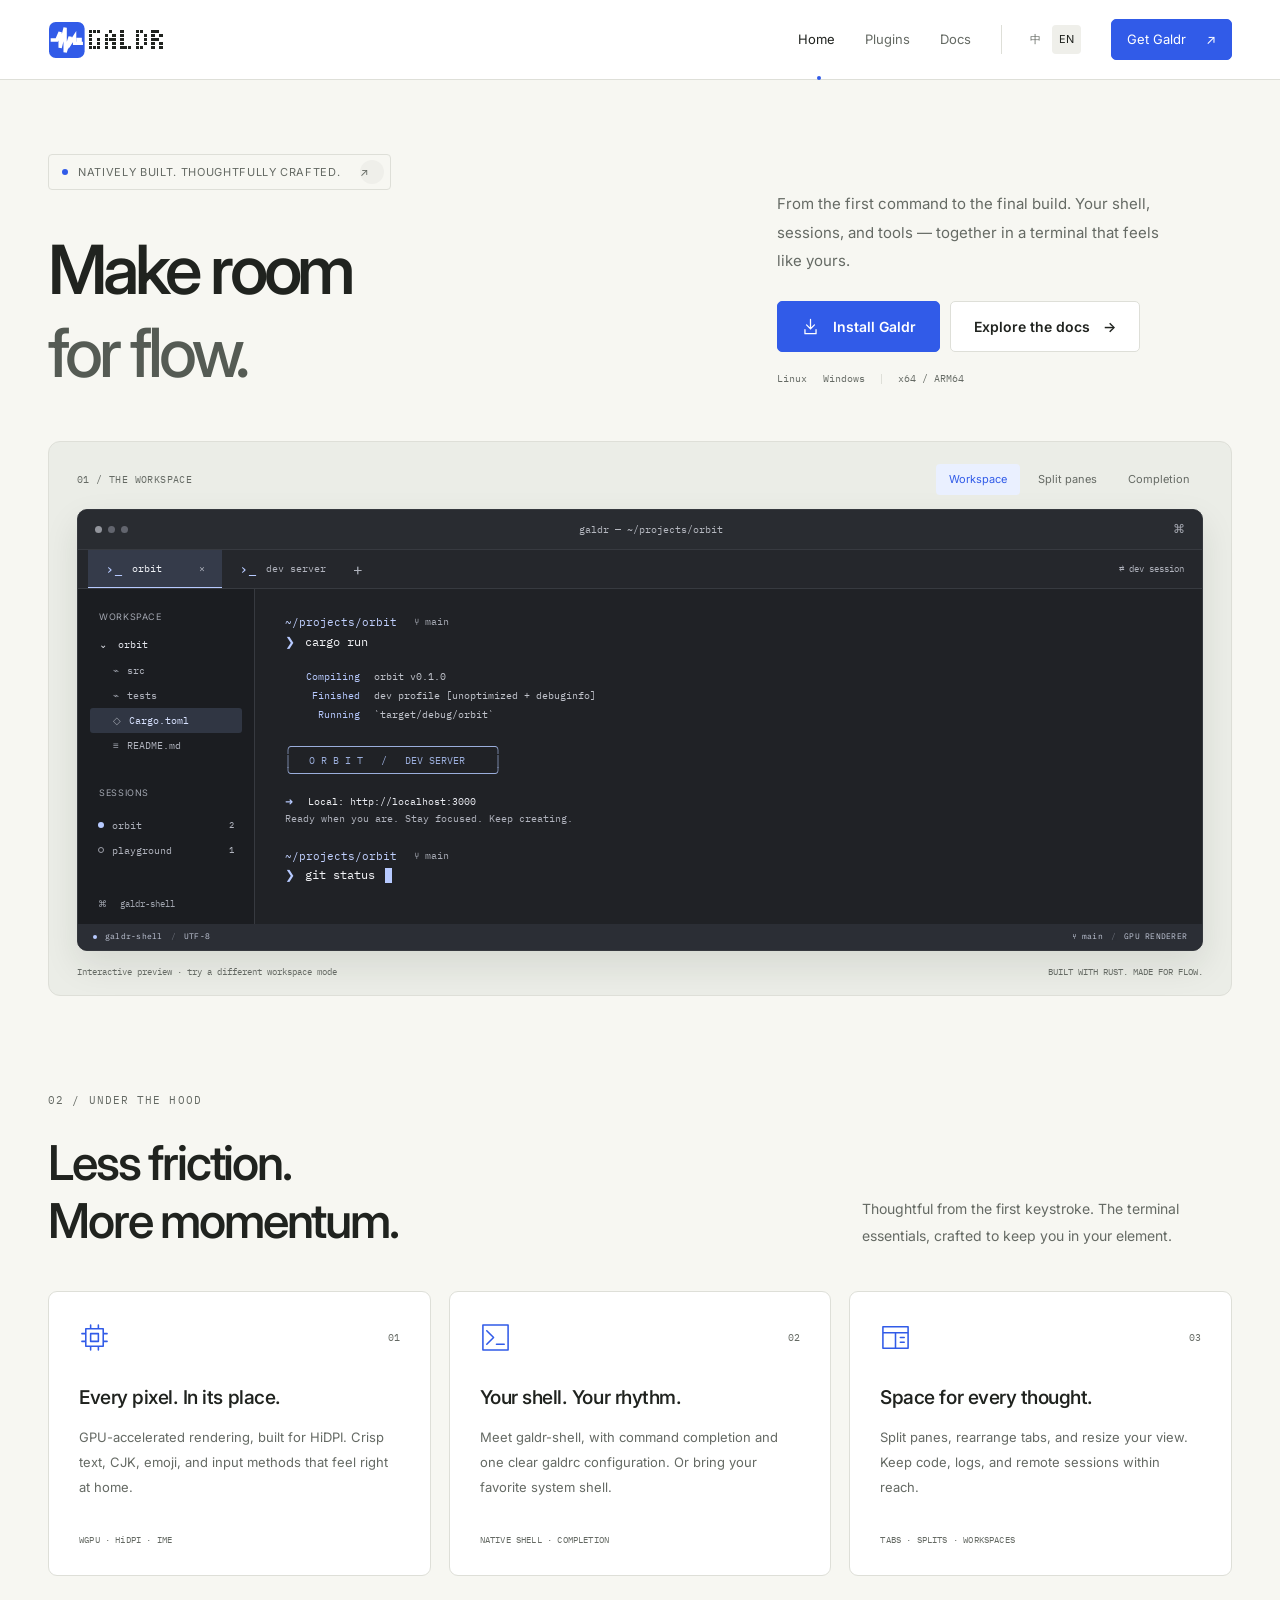
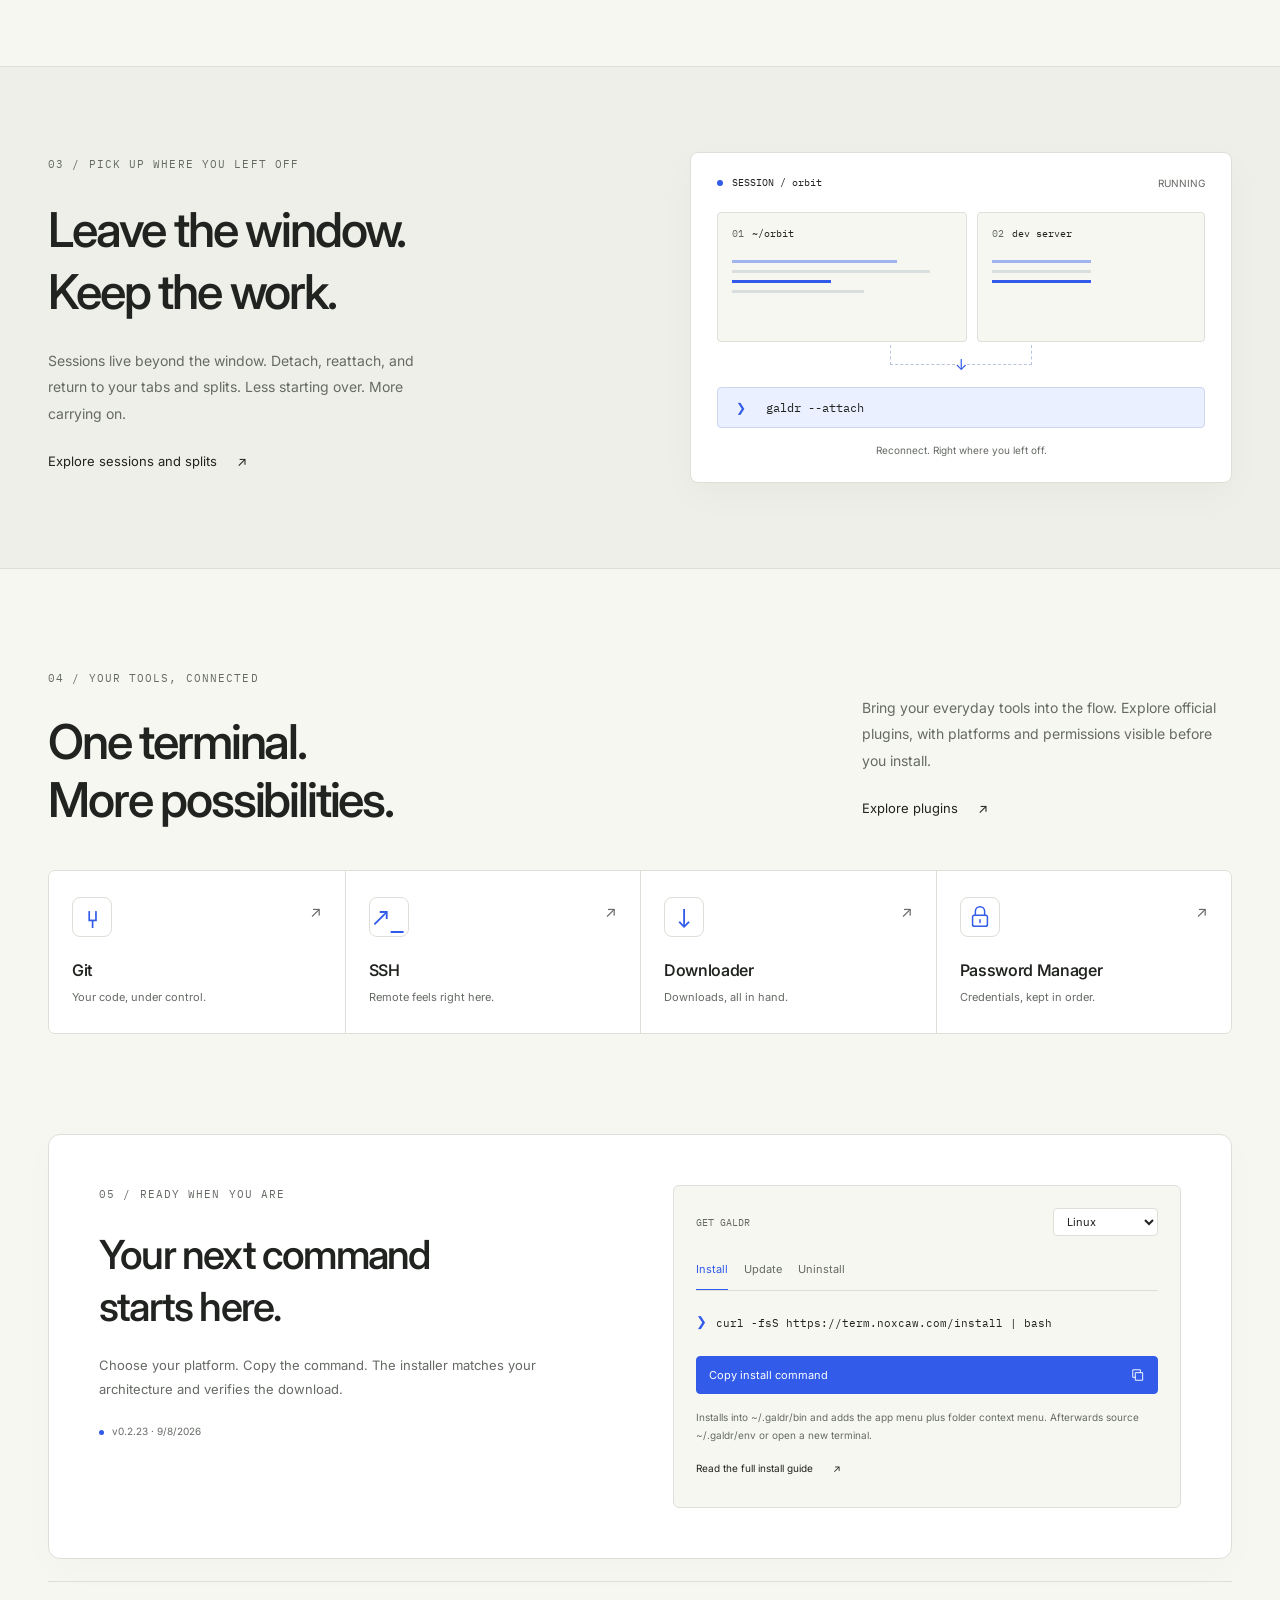
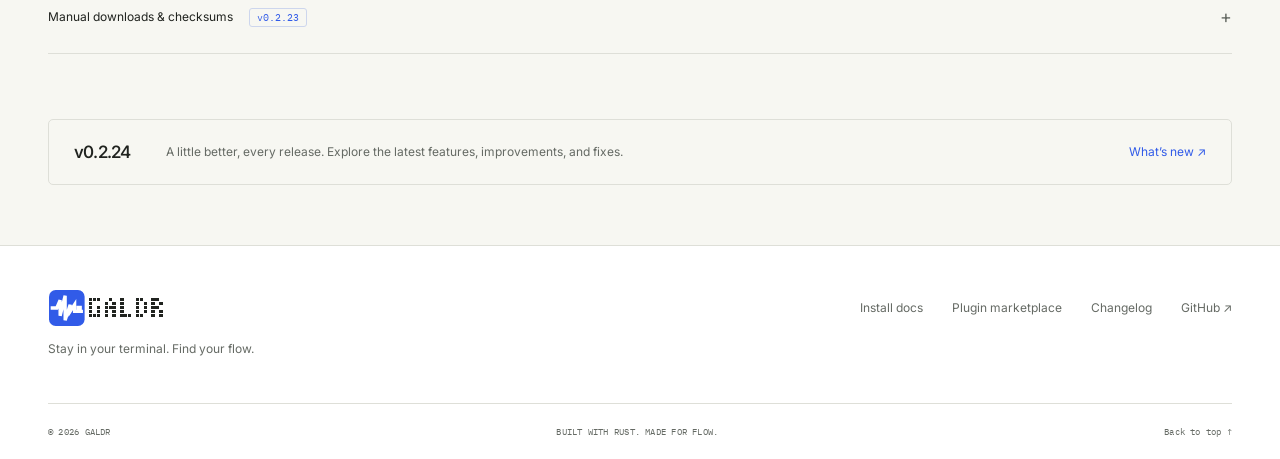
==== index.html @ 35adb408 "Publish hub for v0.2.24" ====
<!DOCTYPE html>
<html lang="zh-CN">
<head>
  <meta charset="utf-8">
  <meta name="viewport" content="width=device-width, initial-scale=1, viewport-fit=cover">
  <title data-i18n-title="home">Galdr — GPU 加速终端</title>
  <meta name="description" data-i18n-desc="home" content="GPU 加速的原生终端。让 Shell、分屏、会话与插件，融入你的工作节奏。">
  <meta name="theme-color" content="#f7f7f2">
  <link rel="canonical" href="https://term.noxcaw.com/">
  <meta property="og:type" content="website">
  <meta property="og:title" content="Galdr — Make room for flow.">
  <meta property="og:description" content="A native, GPU-accelerated terminal. Your shell, sessions, and tools, together.">
  <meta property="og:url" content="https://term.noxcaw.com/">
  <link rel="icon" href="./assets/favicon.svg?v=v0.2.24-1790085055" type="image/svg+xml">
  <link rel="preconnect" href="https://fonts.googleapis.com">
  <link rel="preconnect" href="https://fonts.gstatic.com" crossorigin>
  <link href="https://fonts.googleapis.com/css2?family=Inter:wght@400;500;600;700&amp;family=IBM+Plex+Mono:wght@400;500&amp;display=swap" rel="stylesheet">
  <link rel="stylesheet" href="./assets/style.css?v=v0.2.24-1790085055">
</head>
<body>
  <a class="skip-link" href="#main" data-i18n="a11y.skip">跳到正文</a>
  <header class="site-header">
    <div class="wrap top">
      <a class="brand" href="./" data-keep-lang aria-label="Galdr"><img src="./assets/logo.svg?v=v0.2.24-1790085055" alt="Galdr" width="128" height="38"></a>
      <nav class="nav" aria-label="Primary">
        <a href="./" aria-current="page" data-keep-lang data-i18n="nav.home">首页</a>
        <a href="./plugins.html" data-keep-lang data-i18n="nav.market">插件</a>
        <a href="./docs.html#/install" data-keep-lang data-i18n="nav.docs">文档</a>
        <span class="lang" role="group" aria-label="Language"><button type="button" data-lang="zh">中</button><button type="button" data-lang="en">EN</button></span>
        <a class="nav-cta" href="#howto"><span data-i18n="nav.get">获取 Galdr</span><span aria-hidden="true">↗</span></a>
      </nav>
    </div>
  </header>
  <main id="main">
    <section class="hero-section">
      <div class="wrap hero">
        <p class="hero-label"><span class="status-dot"></span><span data-i18n="home.kicker">原生构建，为专注而生</span><span class="label-arrow" aria-hidden="true">↗</span></p>
        <h1 data-i18n-html="home.title">心无旁骛。<br><em>一行，进入状态。</em></h1>
        <div class="hero-intro">
        <p class="lede" data-i18n="home.lede">从第一行命令，到最后一个构建。让 Shell、分屏、会话与插件，融入你的工作节奏。</p>
        <div class="hero-actions"><a class="btn" href="#howto"><svg viewBox="0 0 24 24" aria-hidden="true"><path d="M12 3v12m-5-5 5 5 5-5M5 16v5h14v-5"/></svg><span data-i18n="hero.install">安装 Galdr</span></a><a class="btn btn-ghost" href="./docs.html#/quick-start" data-keep-lang><span data-i18n="home.quickStart">从这里开始</span><span aria-hidden="true">→</span></a></div>
        <p class="hero-platforms"><span>Linux</span><span>Windows</span><i></i><span>x64 / ARM64</span></p>
        </div>
      </div>
      <div class="wrap showcase">
        <div class="showcase-top"><span class="mono">01 / THE WORKSPACE</span><div class="demo-tabs" role="tablist" aria-label="Terminal demo"><button type="button" role="tab" id="demo-tab-workspace" aria-selected="true" aria-controls="terminal-demo" data-demo="workspace" data-i18n="home.demoWorkspace">工作空间</button><button type="button" role="tab" id="demo-tab-split" aria-selected="false" aria-controls="terminal-demo" tabindex="-1" data-demo="split" data-i18n="home.demoSplit">自由分屏</button><button type="button" role="tab" id="demo-tab-completion" aria-selected="false" aria-controls="terminal-demo" tabindex="-1" data-demo="completion" data-i18n="home.demoCompletion">智能补全</button></div></div>
        <div class="terminal-window" id="terminal-demo" role="tabpanel" aria-labelledby="demo-tab-workspace" tabindex="0">
          <div class="terminal-titlebar"><span class="window-dots" aria-hidden="true"><i></i><i></i><i></i></span><span class="window-title">galdr — ~/projects/orbit</span><span class="window-key">⌘</span></div>
          <div class="terminal-tabbar"><span class="terminal-tab active"><span class="tiny-prompt">›_</span> orbit <span class="tab-close">×</span></span><span class="terminal-tab"><span class="tiny-prompt">›_</span> dev server</span><span class="terminal-plus">+</span><span class="terminal-tabbar-end">⇄ <span data-i18n="home.sessionLabel">开发会话</span></span></div>
          <div class="terminal-workarea">
            <aside class="terminal-sidebar"><div class="sidebar-caption" data-i18n="home.workspaceLabel">工作空间</div><div class="terminal-folder"><span>⌄</span> orbit</div><div class="file-row"><span>⌁</span> src</div><div class="file-row"><span>⌁</span> tests</div><div class="file-row file-active"><span>◇</span> Cargo.toml</div><div class="file-row"><span>≡</span> README.md</div><div class="sidebar-caption sessions-caption" data-i18n="home.sessionsLabel">会话</div><div class="sidebar-session"><span class="status-dot"></span> orbit <span>2</span></div><div class="sidebar-session muted"><span class="inactive-dot"></span> playground <span>1</span></div><div class="sidebar-bottom"><span>⌘</span> galdr-shell</div></aside>
            <div class="terminal-panes">
              <div class="terminal-pane terminal-primary">
                <div class="prompt-path"><span>~/projects/orbit</span><span class="branch">⑂ main</span></div>
                <div class="code-command"><b>❯</b> cargo run</div>
                <div class="code-output"><span class="code-accent">Compiling</span> orbit v0.1.0</div>
                <div class="code-output"><span class="code-accent">Finished</span> dev profile [unoptimized + debuginfo]</div>
                <div class="code-output"><span class="code-accent">Running</span> `target/debug/orbit`</div>
                <div class="terminal-art" aria-hidden="true"><span>╭──────────────────────────────────╮</span><span>│ &nbsp; O R B I T &nbsp; / &nbsp; DEV SERVER &nbsp; &nbsp; │</span><span>╰──────────────────────────────────╯</span></div>
                <div class="server-line"><span class="code-accent">➜</span> Local: <span class="code-white">http://localhost:3000</span></div>
                <div class="server-line muted" data-i18n="home.demoHelp">准备就绪。保持专注，继续创造。</div>
                <div class="prompt-path second-prompt"><span>~/projects/orbit</span><span class="branch">⑂ main</span></div>
                <div class="code-command"><b>❯</b> <span id="demo-input">git status</span><span class="terminal-cursor"></span></div>
                <div class="completion-menu" id="demo-completions" hidden><div class="completion-top"><span data-i18n="home.completionLabel">命令补全</span><span>TAB ↵</span></div><div class="completion-option selected"><span>git <b>status</b></span><span>working tree</span></div><div class="completion-option"><span>git <b>stash</b></span><span>save changes</span></div><div class="completion-option"><span>git <b>switch</b></span><span>switch branch</span></div></div>
              </div>
              <div class="terminal-pane terminal-secondary" id="demo-secondary" hidden><div class="pane-label">02 / TESTS</div><div class="prompt-path">~/projects/orbit</div><div class="code-command"><b>❯</b> cargo test</div><div class="code-output">running 3 tests</div><div class="test-line">test router <span>ok</span></div><div class="test-line">test config <span>ok</span></div><div class="test-line">test response <span>ok</span></div><div class="code-output code-accent">test result: ok.</div><div class="code-command second-prompt"><b>❯</b> <span class="terminal-cursor"></span></div></div>
            </div>
          </div>
          <div class="terminal-status"><span><i class="status-dot"></i> galdr-shell <span class="status-divider">/</span> UTF-8</span><span>⑂ main <span class="status-divider">/</span> GPU RENDERER</span></div>
        </div>
        <div class="showcase-caption"><span data-i18n="home.demoCaption">交互演示 · 试试切换工作模式</span><span>BUILT WITH RUST. MADE FOR FLOW.</span></div>
      </div>
    </section>
    <section class="wrap foundations" aria-labelledby="foundation-title">
      <div class="section-heading"><div><p class="eyebrow">02 / UNDER THE HOOD</p><h2 id="foundation-title" data-i18n-html="home.foundationTitle">少一点阻力。<br>多一点心流。</h2></div><p data-i18n="home.foundationLead">打磨每一次输入，照顾每一处细节。你需要的终端基础能力，从一开始就完整。</p></div>
      <div class="feature-grid">
        <article class="feature-card"><div class="feature-icon"><svg viewBox="0 0 32 32" aria-hidden="true"><path d="M7 7h18v18H7zM12 12h8v8h-8zM12 3v4m8-4v4M12 25v4m8-4v4M3 12h4m-4 8h4m18-8h4m-4 8h4"/></svg><span>01</span></div><h3 data-i18n="home.gpuTitle">每个像素，各就其位。</h3><p data-i18n="home.gpuBody">GPU 加速渲染，适配 HiDPI。从中文到 emoji，从输入法到滚动，每个细节都清晰呈现。</p><span class="feature-tag">WGPU · HiDPI · IME</span></article>
        <article class="feature-card"><div class="feature-icon"><svg viewBox="0 0 32 32" aria-hidden="true"><path d="m7 9 7 7-7 7m10 0h8M3 3h26v26H3z"/></svg><span>02</span></div><h3 data-i18n="home.shellTitle">熟悉的命令，自己的节奏。</h3><p data-i18n="home.shellBody">内置 galdr-shell，配合命令补全与统一的 galdrc 配置。也可以选择你熟悉的系统 Shell。</p><span class="feature-tag">NATIVE SHELL · COMPLETION</span></article>
        <article class="feature-card"><div class="feature-icon"><svg viewBox="0 0 32 32" aria-hidden="true"><path d="M3 5h26v22H3zM3 11h26M16 11v16M21 16h4m-4 5h4"/></svg><span>03</span></div><h3 data-i18n="home.panesTitle">给每项工作，一席之地。</h3><p data-i18n="home.panesBody">自由拆分窗口、拖动标签、调整分栏。代码、日志和远程会话，在同一个视野里井然有序。</p><span class="feature-tag">TABS · SPLITS · WORKSPACES</span></article>
      </div>
    </section>
    <section class="session-section"><div class="wrap session-grid"><div class="session-copy"><p class="eyebrow">03 / PICK UP WHERE YOU LEFT OFF</p><h2 data-i18n-html="home.sessionTitle">离开窗口。<br><em>留住工作。</em></h2><p data-i18n="home.sessionBody">会话独立于窗口运行。分离，再附着，回到原来的标签与分屏。让工作延续，少一次从头开始。</p><a class="text-link" href="./docs.html#/mux" data-keep-lang><span data-i18n="home.sessionLink">了解会话与分屏</span><span aria-hidden="true">↗</span></a></div><div class="session-diagram"><div class="diagram-top"><span class="status-dot"></span><span>SESSION / orbit</span><span class="diagram-persist" data-i18n="home.sessionPersistent">持续运行</span></div><div class="diagram-panes"><div><span>01</span><b>~/orbit</b><div class="diagram-code"><i></i><i></i><i></i><i></i></div></div><div><span>02</span><b>dev server</b><div class="diagram-code short"><i></i><i></i><i></i></div></div></div><div class="diagram-connector"><span></span><i>↓</i><span></span></div><div class="diagram-command"><span>❯</span> galdr --attach</div><p data-i18n="home.sessionCaption">重新连接，接着往下。</p></div></div></section>
    <section class="wrap ecosystem-section"><div class="section-heading"><div><p class="eyebrow">04 / YOUR TOOLS, CONNECTED</p><h2 data-i18n-html="home.pluginsTitle">一个终端。<br>更多可能。</h2></div><div><p data-i18n="home.pluginsBody">把常用工具带进工作流。浏览官方插件，安装前查看平台支持和请求权限。</p><a class="text-link" href="./plugins.html" data-keep-lang><span data-i18n="pluginsPromo.market">探索插件</span><span aria-hidden="true">↗</span></a></div></div><div class="plugin-tiles"><a href="./plugins.html?q=git#catalog" data-keep-lang class="plugin-tile"><span class="tile-symbol">⑂</span><h3>Git</h3><p data-i18n="home.git">版本管理，触手可及。</p><span class="tile-arrow">↗</span></a><a href="./plugins.html?q=ssh#catalog" data-keep-lang class="plugin-tile"><span class="tile-symbol">↗_</span><h3>SSH</h3><p data-i18n="home.ssh">远程主机，即刻连接。</p><span class="tile-arrow">↗</span></a><a href="./plugins.html?q=downloader#catalog" data-keep-lang class="plugin-tile"><span class="tile-symbol">↓</span><h3>Downloader</h3><p data-i18n="home.downloader">下载任务，尽在掌握。</p><span class="tile-arrow">↗</span></a><a href="./plugins.html?q=password#catalog" data-keep-lang class="plugin-tile"><span class="tile-symbol"><svg viewBox="0 0 28 28" aria-hidden="true"><rect x="6" y="12" width="16" height="12" rx="2"/><path d="M9 12V8a5 5 0 0 1 10 0v4m-5 5v3"/></svg></span><h3>Password Manager</h3><p data-i18n="home.vault">凭证管理，安心有序。</p><span class="tile-arrow">↗</span></a></div></section>
    <section class="wrap install-section" id="howto"><div class="install-copy"><p class="eyebrow">05 / READY WHEN YOU ARE</p><h2 data-i18n-html="home.installTitle">下一行命令，<br><em>从这里开始。</em></h2><p data-i18n="home.installBody">选择你的平台，复制命令。安装器会自动匹配架构并校验下载文件。</p><p class="release-info"><span class="status-dot"></span><span id="dl-meta" aria-live="polite" data-i18n="hero.waiting">正在读取最新版本</span></p></div><div class="install-console"><div class="install-console-top"><span class="mono">GET GALDR</span><label class="platform-picker"><span class="sr-only" data-i18n="table.platform">平台</span><select id="install-platform"><option value="linux-x64">Linux</option><option value="win-x64">Windows</option><option value="unsupported">macOS</option></select></label></div><div class="seg" role="tablist" aria-label="Install actions"><button type="button" class="seg-btn on" id="howto-tab-install" role="tab" aria-selected="true" aria-controls="howto-panel" data-howto="install" data-i18n="howto.install">安装</button><button type="button" class="seg-btn" id="howto-tab-update" role="tab" aria-selected="false" aria-controls="howto-panel" tabindex="-1" data-howto="update" data-i18n="howto.update">更新</button><button type="button" class="seg-btn" id="howto-tab-uninstall" role="tab" aria-selected="false" aria-controls="howto-panel" tabindex="-1" data-howto="uninstall" data-i18n="howto.uninstall">卸载</button></div><div class="cmd-panel" id="howto-panel" role="tabpanel" aria-labelledby="howto-tab-install"><span class="command-prefix" aria-hidden="true">❯</span><pre id="howto-cmd">curl -fsS https://term.noxcaw.com/install | bash</pre></div><button class="copy command-copy" id="copy-howto" type="button" aria-live="polite"><span>复制安装指令</span><svg viewBox="0 0 24 24" aria-hidden="true"><path d="M8 8h12v13H8zM16 8V3H3v13h5"/></svg></button><p id="howto-hint" class="install-hint"></p><a class="text-link" href="./docs.html#/install" data-keep-lang><span data-i18n="howto.docs">查看完整安装说明</span><span aria-hidden="true">↗</span></a></div></section>
    <section class="wrap download-section" id="download"><details class="download-details"><summary><span data-i18n="home.manualDownloads">手动下载与校验和</span><span class="release-tag" id="release-tag">latest</span><span class="details-plus" aria-hidden="true">+</span></summary><div class="table-wrap"><p class="meta" id="dl-stats"></p><table><caption class="sr-only" data-i18n="table.caption">各平台最新版本下载</caption><thead><tr><th data-i18n="table.platform">平台</th><th data-i18n="table.build">构建</th><th data-i18n="table.size">大小</th><th class="num" data-i18n="table.this">本版</th><th class="num" data-i18n="table.total">累计</th></tr></thead><tbody id="asset-rows"><tr><td colspan="5" data-i18n="table.loading">加载中…</td></tr></tbody></table></div></details></section>
    <section class="wrap whats-new" id="whats-new" aria-live="polite" hidden></section>
  </main>
  <footer class="site-footer"><div class="wrap footer-main"><div class="footer-brand"><img src="./assets/logo.svg?v=v0.2.24-1790085055" alt="Galdr" width="128" height="38"><p data-i18n="home.footerTagline">留在终端，进入状态。</p></div><div class="footer-links"><a href="./docs.html#/install" data-keep-lang data-i18n="footer.docs">安装文档</a><a href="./plugins.html" data-keep-lang data-i18n="footer.market">插件市场</a><a href="./docs.html#/whats-new" data-keep-lang data-i18n="footer.changelog">更新记录</a><a href="https://github.com/noxrick91/galdr-hub/releases" target="_blank" rel="noreferrer">GitHub ↗</a></div></div><div class="wrap footer-base"><span>© 2026 GALDR</span><span>BUILT WITH RUST. MADE FOR FLOW.</span><a href="#main" data-i18n="home.backTop">回到顶部 ↑</a></div></footer>
  <script src="./assets/i18n.js?v=v0.2.24-1790085055"></script><script src="./assets/stage.js?v=v0.2.24-1790085055"></script><script src="./assets/whats-new.js?v=v0.2.24-1790085055"></script><script src="./assets/app.js?v=v0.2.24-1790085055"></script>
</body>
</html>
---- assets/style.css ----
/* Galdr — a quiet, native workspace. Shared tokens and site chrome. */
:root{color-scheme:light;--bg:#f7f7f2;--surface:#ffffff;--surface-raised:#efefea;--fg:#20231f;--muted:#656a64;--line:#dedfd8;--accent:#315be8;--accent-hover:#2448c5;--accent-soft:#eaf0ff;--on-accent:#ffffff;--ink:#20231f;--ivory:var(--fg);--egg:var(--accent);--mono:"IBM Plex Mono","SFMono-Regular",Consolas,"Liberation Mono",monospace;--sans:Inter,"Noto Sans SC","Noto Sans CJK SC","PingFang SC","Microsoft YaHei",system-ui,-apple-system,BlinkMacSystemFont,"Segoe UI",sans-serif}

*{box-sizing:border-box}
html{scroll-behavior:smooth;scroll-padding-top:100px}
body{margin:0;background:var(--bg);color:var(--fg);font:15px/1.7 var(--sans);-webkit-font-smoothing:antialiased}
button,input,select,textarea{font:inherit}
button,a,input,select,summary{-webkit-tap-highlight-color:transparent}
button,select,summary{cursor:pointer}
button{color:inherit}
a{color:inherit;text-decoration:none}
img,svg{max-width:100%}
svg{fill:none;stroke:currentColor;stroke-width:1.6;stroke-linecap:round;stroke-linejoin:round}
button svg,.btn svg{width:19px;height:19px;flex-shrink:0}
button:disabled{cursor:not-allowed;opacity:.5}
button{border:0}
h1,h2,h3,p{margin:0}
h1,h2,h3{font-weight:550;line-height:1.2;letter-spacing:-.045em}
h1{font-size:clamp(48px,6.5vw,84px)}
h2{font-size:clamp(32px,4vw,48px)}
h3{font-size:21px;letter-spacing:-.025em}
em{color:var(--fg);font-style:normal}
p{color:var(--muted)}
::selection{color:var(--fg);background:#dbe4ff}
:focus-visible{outline:2px solid var(--accent);outline-offset:5px}
a,button{touch-action:manipulation}
[hidden]{display:none!important}
.wrap{width:min(1200px,calc(100% - 96px));margin-inline:auto}
.mono,.eyebrow,.meta{font-family:var(--mono)}
.eyebrow{font-size:11px;letter-spacing:.1em;color:var(--muted);margin-bottom:25px}
.sr-only{position:absolute;width:1px;height:1px;padding:0;overflow:hidden;clip:rect(0,0,0,0);white-space:nowrap;border:0}
.skip-link{position:fixed;z-index:100;left:16px;top:12px;transform:translateY(-150%);padding:10px 18px;background:var(--accent);color:var(--on-accent)}
.skip-link:focus{transform:none}
.site-header{height:80px;border-bottom:1px solid var(--line);position:relative;z-index:20;background:var(--surface)}
.top{height:100%;display:flex;align-items:center;justify-content:space-between;gap:24px}
.brand{display:inline-flex;flex-shrink:0}
.brand img,.footer-brand img{display:block;width:120px;height:36px;object-fit:contain}
.nav{display:flex;align-items:center;gap:30px;font-size:13px}
.nav>a{color:var(--muted);transition:color .15s}
.nav>a:hover,.nav>a[aria-current=page]{color:var(--fg)}
.nav>a[aria-current=page]{position:relative}
.nav>a[aria-current=page]:after{content:"";position:absolute;left:50%;bottom:-29px;width:4px;height:4px;border-radius:50%;background:var(--accent)}
.lang{display:flex;border-left:1px solid var(--line);padding-left:21px;gap:4px}
.lang button{background:none;font-size:11px;padding:5px 7px;border-radius:4px;color:var(--muted)}
.lang button[aria-pressed=true]{background:var(--surface-raised);color:var(--fg)}
.nav .nav-cta{border:1px solid var(--accent);background:var(--accent);padding:8px 15px;border-radius:5px;color:var(--on-accent);display:inline-flex;align-items:center;gap:20px}
.nav .nav-cta:hover{background:var(--accent-hover);color:var(--on-accent)}
.btn{display:inline-flex;align-items:center;justify-content:center;gap:13px;background:var(--accent);color:var(--on-accent);padding:13px 23px;border:1px solid var(--accent);border-radius:5px;font-size:14px;font-weight:600;transition:background .15s,transform .15s}
.btn:hover{background:var(--accent-hover);transform:translateY(-2px)}
.btn-ghost{background:var(--surface);color:var(--fg);border-color:var(--line)}
.btn-ghost:hover{background:var(--surface-raised)}
.text-link{display:inline-flex;align-items:center;gap:20px;color:var(--fg);font-size:13px;padding:8px 0}
.text-link:hover{color:var(--accent)}
.status-dot{display:inline-block;width:6px;height:6px;border-radius:50%;background:var(--accent);flex-shrink:0}
.muted{color:var(--muted)}
.meta{font-size:12px;color:var(--muted)}
.hero-section{padding-top:74px}
.hero{display:grid;grid-template-columns:1.45fr 1fr;column-gap:70px;align-items:end;text-align:left}
.hero-label{grid-column:1/-1;justify-self:start;display:inline-flex;align-items:center;gap:10px;border:1px solid var(--line);border-radius:4px;padding:5px 6px 5px 13px;color:var(--muted);font-size:11px;letter-spacing:.06em}
.label-arrow{background:var(--surface-raised);border-radius:50%;width:24px;height:24px;line-height:24px;margin-left:10px}
.hero h1{margin:25px 0 0;font-size:clamp(48px,5.3vw,76px);line-height:1.22;font-weight:560;letter-spacing:-.06em}
.hero h1 em{font-weight:500;color:#555b54}
.hero-intro{padding-bottom:8px}
.hero .lede{max-width:400px;font-size:15px;line-height:1.9}
.hero-actions{display:flex;flex-wrap:wrap;justify-content:flex-start;gap:10px;margin-top:25px}
.hero-platforms{display:flex;justify-content:flex-start;align-items:center;gap:16px;font:10px var(--mono);color:var(--muted);margin-top:20px}
.hero-platforms i{height:10px;border-left:1px solid var(--line)}
.showcase{max-width:1200px;margin-top:48px;padding:22px 28px 18px;background:#ebede7;border:1px solid var(--line);border-radius:12px}
.showcase-top{display:flex;justify-content:space-between;align-items:center;margin-bottom:14px;font-size:10px;letter-spacing:.04em;color:var(--muted)}
.demo-tabs{display:flex;gap:5px}
.demo-tabs button{border-radius:4px;background:transparent;color:var(--muted);font-size:11px;padding:6px 13px}
.demo-tabs button[aria-selected=true]{background:var(--accent-soft);color:var(--accent)}
.terminal-window{--accent:#b7caff;--fg:#f3f4f7;--muted:#b0b3bd;--line:#373a40;color:var(--fg);color-scheme:dark;border:1px solid #35383e;border-radius:10px;overflow:hidden;background:#202226;box-shadow:0 14px 34px #20231f1a;font-family:var(--mono);font-size:12px;line-height:1.7;text-align:left}
.terminal-titlebar{height:40px;display:flex;align-items:center;justify-content:space-between;padding:0 17px;background:#292c31;border-bottom:1px solid #373a40}
.window-dots{display:flex;gap:6px}
.window-dots i{width:7px;height:7px;background:#62656e;border-radius:50%}
.window-dots i:first-child{background:#92959c}
.window-title{font-size:10px;color:#b5b8c0}
.window-key{color:#a7aab3}
.terminal-tabbar{height:39px;display:flex;align-items:stretch;border-bottom:1px solid #373a40;padding-left:10px;background:#25272c;font-size:10px}
.terminal-tab{display:flex;gap:9px;align-items:center;padding:0 17px;color:#b0b3bd}
.terminal-tab.active{color:#f1f3f8;background:#353b4a;border-bottom:1px solid var(--accent)}
.tiny-prompt{color:var(--accent);font-size:15px}
.tab-close{margin-left:28px;color:#afb3be}
.terminal-plus{padding:6px 10px;font-size:16px;color:var(--muted)}
.terminal-tabbar-end{margin-left:auto;align-self:center;font-size:9px;padding-right:18px;color:var(--muted)}
.terminal-workarea{display:flex;min-height:335px}
.terminal-sidebar{width:177px;flex-shrink:0;padding:20px 12px 15px;background:#1b1d21;border-right:1px solid #373a40;position:relative;font-size:10px;color:#b0b3bd}
.sidebar-caption{text-transform:uppercase;font-family:var(--sans);font-size:9px;letter-spacing:.07em;color:#a1a5af;padding-left:9px;margin-bottom:12px}
.terminal-folder{color:#e4e6ed;padding:0 9px 5px}
.terminal-folder span{padding-right:5px}
.file-row{padding:4px 8px 4px 23px;display:flex;gap:8px}
.file-row span{color:#a1a5af}
.file-active{background:#303643;color:#d8e2ff;border-radius:3px}
.sessions-caption{margin-top:27px}
.sidebar-session{display:flex;align-items:center;gap:8px;padding:4px 8px}
.sidebar-session>span:last-child{margin-left:auto;font-size:9px}
.inactive-dot{width:6px;height:6px;border:1px solid #9b9ea8;border-radius:50%}
.sidebar-bottom{position:absolute;bottom:13px;left:20px;color:#a1a5af;font-size:9px}
.sidebar-bottom>span{margin-right:8px}
.terminal-panes{display:flex;width:100%;min-width:0}
.terminal-pane{position:relative;min-width:0;padding:24px 30px 22px;flex:1}
.prompt-path{color:#c1d1ff;font-size:11px;display:flex;gap:17px}
.branch{color:#a5a9b3;font-size:10px}
.code-command{display:flex;gap:10px;color:#f3f4f7;margin-bottom:15px}
.code-command b{color:var(--accent);font-weight:400}
.code-output{color:#c0c3cb;font-size:10px;line-height:1.9}
.code-output>span{display:inline-block;min-width:75px;text-align:right;margin-right:8px}
.code-accent{color:var(--accent)}
.code-white{color:#e9ebf1}
.terminal-art{display:flex;flex-direction:column;font-size:10px;line-height:1.35;color:#9baedc;margin:16px 0 12px}
.server-line{font-size:10px}
.server-line>span:first-child{margin-right:9px}
.second-prompt{margin-top:20px}
.terminal-cursor{display:inline-block;width:7px;height:15px;background:var(--accent);vertical-align:middle;align-self:center;animation:cursor-blink 1.3s step-end infinite}
.terminal-secondary{border-left:1px solid var(--line);max-width:38%;background:#1c1e22;padding:24px 18px}
.pane-label{color:#a5a9b3;font-size:9px;margin-bottom:20px}
.test-line{font-size:10px;color:#c0c3cb;display:flex;justify-content:space-between}
.test-line span{color:var(--accent)}
.terminal-status{display:flex;align-items:center;justify-content:space-between;padding:6px 15px;background:#2b2e35;color:#c2c8d8;font-size:8px;letter-spacing:.03em}
.terminal-status>span{display:flex;gap:8px;align-items:center}
.terminal-status .status-dot{width:4px;height:4px}
.status-divider{opacity:.4}
.completion-menu{position:absolute;bottom:55px;left:28px;width:min(360px,calc(100% - 56px));border:1px solid #505a72;background:#2c3039;border-radius:5px;box-shadow:0 15px 25px #0003;font-size:10px;overflow:hidden}
.completion-top,.completion-option{display:flex;justify-content:space-between;padding:7px 11px}
.completion-top{font-size:9px;color:#c2c8d8;border-bottom:1px solid #444a59}
.completion-option>span:last-child{color:#b5bac6;font-size:9px}
.completion-option.selected{background:#3a4664;color:var(--accent)}
.showcase-caption{display:flex;justify-content:space-between;gap:15px;margin-top:15px;font:9px var(--mono);color:var(--muted)}
.foundations{padding-top:95px;padding-bottom:90px}
.section-heading{display:flex;justify-content:space-between;align-items:flex-end;gap:60px;margin-bottom:42px}
.section-heading>p,.section-heading>div:last-child:not(:first-child){max-width:370px;font-size:14px;line-height:1.9}
.section-heading .text-link{margin-top:13px}
.feature-grid{display:grid;grid-template-columns:repeat(3,minmax(0,1fr));gap:18px}
.feature-card{padding:30px;min-width:0;background:var(--surface);border:1px solid var(--line);border-radius:9px}
.feature-card+.feature-card{padding-left:30px}
.feature-icon{display:flex;align-items:center;justify-content:space-between;margin-bottom:34px}
.feature-icon svg{width:31px;height:31px;color:var(--accent)}
.feature-icon>span{font:10px var(--mono);color:var(--muted)}
.feature-card h3{font-size:19px;margin-bottom:15px}
.feature-card p{font-size:13px;line-height:1.9}
.feature-tag{display:block;font:9px var(--mono);color:var(--muted);margin-top:35px;letter-spacing:.02em}
.session-section{background:#efefea;border-block:1px solid var(--line);padding:85px 0}
.session-grid{display:grid;grid-template-columns:1fr 1fr;align-items:center;gap:100px}
.session-copy h2{line-height:1.3}
.session-copy>p:not(.eyebrow){font-size:14px;max-width:385px;margin:24px 0 15px;line-height:1.9}
.session-diagram{border:1px solid var(--line);padding:23px 26px;border-radius:8px;background:var(--surface);box-shadow:0 12px 35px #20231f08}
.diagram-top{font:10px var(--mono);display:flex;gap:9px;align-items:center;color:var(--fg)}
.diagram-persist{margin-left:auto;color:var(--muted);font-family:var(--sans);font-size:10px}
.diagram-panes{margin-top:23px;display:grid;grid-template-columns:1.1fr 1fr;gap:10px}
.diagram-panes>div{height:130px;background:var(--bg);border:1px solid var(--line);padding:14px;border-radius:4px;font:10px var(--mono)}
.diagram-panes>div>span{color:var(--muted);margin-right:8px}
.diagram-panes b{font-weight:400;color:var(--fg)}
.diagram-code{display:flex;flex-direction:column;gap:7px;margin-top:20px}
.diagram-code i{height:3px;width:75%;background:#a1b4ef}
.diagram-code i:nth-child(2){width:90%;background:#d9dedf}
.diagram-code i:nth-child(3){width:45%;background:var(--accent)}
.diagram-code i:nth-child(4){width:60%;background:#d9dedf}
.diagram-code.short i{width:50%}
.diagram-connector{display:flex;align-items:center;justify-content:center;color:var(--accent);height:45px}
.diagram-connector span{width:65px;height:20px;border-bottom:1px dashed #b9c3de}
.diagram-connector span:first-child{border-left:1px dashed #b9c3de;transform:translateY(-10px)}
.diagram-connector span:last-child{border-right:1px dashed #b9c3de;transform:translateY(-10px)}
.diagram-connector i{font-style:normal}
.diagram-command{border:1px solid #cdd6ed;border-radius:4px;background:var(--accent-soft);padding:12px 18px;font:12px var(--mono);color:var(--fg)}
.diagram-command span{color:var(--accent);margin-right:13px}
.session-diagram>p{font-size:10px;text-align:center;margin-top:14px;color:var(--muted)}
.ecosystem-section{padding-top:100px;padding-bottom:100px}
.plugin-tiles{display:grid;grid-template-columns:repeat(4,minmax(0,1fr));border:1px solid var(--line);border-radius:7px;overflow:hidden}
.plugin-tile{position:relative;padding:26px 23px;background:var(--surface);transition:background .15s}
.plugin-tile+.plugin-tile{border-left:1px solid var(--line)}
.plugin-tile:hover{background:var(--accent-soft)}
.tile-symbol{display:flex;align-items:center;justify-content:center;width:40px;height:40px;border:1px solid var(--line);border-radius:8px;color:var(--accent);font:27px var(--mono);margin-bottom:24px}
.tile-symbol svg{width:26px;height:26px}
.plugin-tile h3{font-size:16px;letter-spacing:-.02em;margin-bottom:8px}
.plugin-tile p{font-size:11px}
.tile-arrow{position:absolute;top:28px;right:23px;color:var(--muted)}
.install-section{border:1px solid var(--line);border-radius:12px;display:grid;grid-template-columns:1fr 1fr;gap:65px;padding:50px;background:var(--surface);box-shadow:0 10px 40px #20231f05}
.install-copy h2{line-height:1.3;font-size:40px}
.install-copy>p:not(.eyebrow){font-size:13px;line-height:1.9;margin-top:20px}
.release-info{display:flex;align-items:baseline;gap:8px;overflow-wrap:anywhere;font-size:10px!important;color:var(--muted)}
.release-info .status-dot{width:5px;height:5px}
.install-console{min-width:0;background:var(--bg);border:1px solid var(--line);border-radius:6px;padding:22px}
.install-console-top{display:flex;align-items:center;justify-content:space-between;font-size:10px;color:var(--muted);margin-bottom:24px}
.platform-picker select{font-size:11px;border:1px solid var(--line);border-radius:4px;padding:5px 24px 5px 9px;color:var(--fg);background:var(--surface)}
.seg{display:flex;gap:16px;border-bottom:1px solid var(--line)}
.seg-btn{font-size:11px;color:var(--muted);background:none;padding:0 0 10px;border-bottom:1px solid transparent}
.seg-btn.on{color:var(--accent);border-color:var(--accent)}
.cmd-panel{display:flex;align-items:flex-start;gap:9px;padding:22px 0}
.command-prefix{color:var(--accent);font:13px var(--mono)}
.cmd-panel pre{white-space:pre-wrap;overflow-wrap:anywhere;font:11px/1.9 var(--mono);margin:0;color:var(--fg)}
.command-copy{width:100%;display:flex;align-items:center;justify-content:space-between;border:1px solid var(--accent);background:var(--accent);color:var(--on-accent);border-radius:4px;padding:9px 12px;font-size:11px}
.command-copy:hover{background:var(--accent-hover)}
.command-copy svg{width:14px;height:14px}
.install-hint{font-size:10px;line-height:1.8;margin-top:14px}
.install-console>.text-link{font-size:10px;margin-top:8px}
.download-section{padding-top:22px;padding-bottom:65px}
.download-details{border-block:1px solid var(--line)}
.download-details>summary{list-style:none;display:flex;align-items:center;gap:16px;padding:20px 0;font-size:12px}
.download-details>summary::-webkit-details-marker{display:none}
.release-tag{font:10px var(--mono);color:var(--accent);border:1px solid #cdd6ed;padding:2px 7px;border-radius:3px}
.details-plus{margin-left:auto;font-size:18px;color:var(--muted)}
.download-details[open] .details-plus{transform:rotate(45deg)}
.table-wrap{overflow-x:auto;padding-bottom:15px}
table{width:100%;border-collapse:collapse;font-size:11px;text-align:left}
th{font-weight:400;color:var(--muted);padding:12px 16px 12px 0}
td{padding:14px 16px 14px 0;border-top:1px solid var(--line);white-space:nowrap}
td a{color:var(--accent);font-family:var(--mono);font-size:10px}
td a:hover{text-decoration:underline}
.num{text-align:right}
.whats-new{margin-bottom:60px}
.whats-new-inner{display:flex;gap:35px;align-items:center;border:1px solid var(--line);border-radius:5px;padding:22px 25px}
.whats-new-inner h2{font-size:17px;white-space:nowrap}
.whats-new-inner p{font-size:12px}
.whats-new-inner a{margin-left:auto;white-space:nowrap;font-size:12px;color:var(--accent)}
.site-footer{border-top:1px solid var(--line);padding-top:44px;background:var(--surface)}
.footer-main{display:flex;justify-content:space-between;gap:30px;padding-bottom:43px}
.footer-brand p{font-size:12px;margin-top:13px}
.footer-links{display:flex;flex-wrap:wrap;align-items:flex-start;gap:29px;font-size:12px;color:var(--muted);padding-top:8px}
.footer-links a:hover{color:var(--accent)}
.footer-base{border-top:1px solid var(--line);display:flex;align-items:center;justify-content:space-between;gap:20px;padding-block:22px;color:var(--muted);font:9px var(--mono);letter-spacing:.025em}
.footer-base>a:hover{color:var(--accent)}
.notfound-main{min-height:calc(100svh - 220px);display:grid;grid-template-columns:1.2fr 1fr;align-items:center;gap:60px;padding-block:70px}
.notfound-main .lede{max-width:460px;margin:25px 0;font-size:15px}
.notfound-main .hero-actions{justify-content:flex-start}
.lost-terminal{border:1px solid var(--line);border-radius:12px;background:var(--surface);padding:35px;font-family:var(--mono);box-shadow:0 12px 35px #20231f08}
.lost-terminal strong{display:block;font-size:110px;line-height:1.4;color:var(--accent);letter-spacing:-.07em}
.lost-terminal p{font-size:12px}
.lost-terminal code{font-size:13px;color:var(--muted)}
.row{display:flex;gap:15px;flex-wrap:wrap}
.err{color:#a84330}
@keyframes cursor-blink{50%{opacity:0}
}

@media(min-width:1500px){
.hero-section{padding-top:90px}
.hero h1{font-size:76px}
}

@media(max-width:1100px){
.wrap{width:calc(100% - 64px)}
.session-grid{gap:55px}
.install-section{padding:35px;gap:35px}
.feature-card{padding-right:24px}
.feature-card+.feature-card{padding-left:24px}
.terminal-secondary{max-width:42%}
.terminal-pane{padding-inline:22px}
.terminal-art{font-size:9px}
.plugin-tile{padding-inline:18px}
.plugin-tile h3{font-size:14px}
.feature-card h3{font-size:17px}
}

@media(max-width:800px){
.wrap{width:calc(100% - 40px)}
.nav{gap:20px}
.nav .nav-cta{display:none}
.nav>a[aria-current=page]:after{bottom:-27px}
.site-header{height:72px}
.brand img{width:106px}
.hero-section{padding-top:55px}
.hero{display:block}
.hero-intro{max-width:510px;margin-top:25px}
.hero h1{font-size:58px}
.section-heading{gap:30px}
.section-heading>p,.section-heading>div:last-child:not(:first-child){max-width:290px;font-size:12px}
.terminal-sidebar{width:145px}
.terminal-pane{padding-inline:18px}
.terminal-secondary{max-width:45%;padding-inline:13px}
.terminal-art{font-size:8px}
.feature-grid{grid-template-columns:1fr}
.feature-card{padding:26px;display:grid;grid-template-columns:48px 1fr;column-gap:18px}
.feature-card+.feature-card{padding-left:26px}
.feature-icon{grid-row:1/4;display:block;margin:0}
.feature-icon>span{display:block;margin-top:15px}
.feature-card h3{font-size:20px}
.feature-card p{max-width:540px}
.feature-tag{margin-top:17px}
.foundations{padding-top:75px;padding-bottom:60px}
.session-section{padding:60px 0}
.session-grid{gap:40px}
.session-copy h2{font-size:35px}
.session-copy>p:not(.eyebrow){font-size:12px}
.session-diagram{padding:18px 15px}
.diagram-panes>div{padding:10px;font-size:8px}
.diagram-top{font-size:8px}
.diagram-command{font-size:10px}
.ecosystem-section{padding-block:70px}
.plugin-tiles{grid-template-columns:repeat(2,minmax(0,1fr))}
.plugin-tile:nth-child(3){border-left:0;border-top:1px solid var(--line)}
.plugin-tile:nth-child(4){border-top:1px solid var(--line)}
.plugin-tile{padding:25px}
.plugin-tile h3{font-size:17px}
.install-section{grid-template-columns:1fr;gap:30px;padding:32px}
.install-copy h2{font-size:38px}
.install-copy>p:not(.eyebrow){max-width:470px}
.footer-links{gap:19px}
.footer-base{font-size:8px}
.notfound-main{gap:30px}
.lost-terminal strong{font-size:85px}
}

@media(max-width:580px){
html{scroll-padding-top:25px}
.wrap{width:calc(100% - 36px)}
.top{gap:12px}
.brand img{width:89px;height:30px}
.site-header{height:66px}
.nav{gap:15px;font-size:11px}
.lang{padding-left:9px;gap:0}
.lang button{font-size:10px;padding:5px}
.nav>a[aria-current=page]:after{bottom:-24px}
.hero-section{padding-top:42px}
.hero-label{font-size:10px}
.hero h1{font-size:clamp(36px,11.4vw,47px);line-height:1.2;letter-spacing:-.065em;margin-top:25px}
html[lang=en] .hero h1{font-size:clamp(43px,13vw,55px)}
.hero .lede{font-size:14px;max-width:100%;line-height:1.9}
.hero-actions{margin-top:23px;gap:9px}
.btn{font-size:12px;padding:12px 17px;gap:9px}
.hero-platforms{font-size:9px;margin-top:18px;gap:12px}
.showcase{margin-top:28px;padding:12px 10px 10px;border-radius:8px}
.showcase-top>.mono{font-size:8px;letter-spacing:0}
.demo-tabs{gap:1px}
.demo-tabs button{font-size:9px;padding:5px 7px}
.terminal-titlebar{height:31px;padding-inline:11px}
.window-title{font-size:8px}
.window-dots i{width:5px;height:5px}
.terminal-tabbar{height:32px;padding-left:3px}
.terminal-tab{padding-inline:10px;gap:7px;font-size:8px}
.tab-close{margin-left:13px}
.terminal-tabbar-end{font-size:7px;padding-right:9px}
.terminal-sidebar{display:none}
.terminal-workarea{min-height:290px}
.terminal-pane{padding:20px 17px}
.terminal-window{font-size:10px;border-radius:7px}
.prompt-path{font-size:10px}
.branch{font-size:8px}
.code-output{font-size:8px}
.code-output>span{min-width:59px;margin-right:5px}
.terminal-art{font-size:8px}
.server-line{font-size:8px}
.second-prompt{margin-top:15px}
.terminal-status{font-size:7px;padding:6px 9px}
.terminal-status>span{gap:5px}
.terminal-secondary{padding:20px 10px;max-width:40%}
.terminal-secondary .prompt-path{font-size:7px}
.terminal-secondary .code-output,.test-line{font-size:7px}
.terminal-secondary .code-command{font-size:8px}
.terminal-window[data-mode=split] .terminal-primary .terminal-art{font-size:4.7px}
.terminal-window[data-mode=split] .terminal-primary{padding-inline:11px}
.terminal-window[data-mode=split] .terminal-primary .code-output{font-size:6.5px}
.terminal-window[data-mode=split] .terminal-primary .code-output>span{min-width:auto}
.terminal-window[data-mode=split] .terminal-primary .server-line{font-size:6px}
.terminal-window[data-mode=split] .branch{display:none}
.completion-menu{left:16px;width:calc(100% - 32px);bottom:50px}
.showcase-caption{font-size:8px;line-height:1.5}
.showcase-caption>span:last-child{display:none}
.section-heading{display:block;margin-bottom:28px}
.section-heading>p,.section-heading>div:last-child:not(:first-child){max-width:100%;margin-top:20px;font-size:13px}
.section-heading h2{font-size:34px;line-height:1.3}
.eyebrow{font-size:9px;letter-spacing:.06em;margin-bottom:20px}
.foundations{padding-top:65px}
.feature-card h3{font-size:19px}
.feature-card p{font-size:12px}
.feature-tag{font-size:8px}
.session-grid{grid-template-columns:1fr;gap:30px}
.session-copy h2{font-size:36px}
.session-copy>p:not(.eyebrow){font-size:13px}
.session-diagram{padding:22px}
.diagram-top{font-size:9px}
.diagram-panes>div{font-size:10px;height:120px}
.diagram-command{font-size:12px}
.plugin-tile{padding:22px 17px}
.plugin-tile h3{font-size:14px;line-height:1.4}
.plugin-tile p{font-size:10px}
.tile-symbol{width:36px;height:36px;margin-bottom:19px}
.tile-arrow{right:16px;top:20px}
.install-section{padding:26px 20px;width:calc(100% - 36px);border-radius:6px}
.install-copy h2{font-size:33px}
.install-copy>p:not(.eyebrow){font-size:12px}
.install-console{padding:18px 15px}
.install-console-top{margin-bottom:21px}
.cmd-panel pre{font-size:10px}
.release-info{font-size:9px!important}
.download-section{padding-bottom:45px}
.download-details>summary{font-size:11px}
.whats-new-inner{flex-wrap:wrap;gap:10px;padding:20px}
.whats-new-inner p{width:100%}
.whats-new-inner a{margin-left:0}
.footer-main{display:block;padding-bottom:30px}
.footer-links{padding-top:25px;gap:20px;font-size:11px}
.footer-base{flex-wrap:wrap;gap:14px;font-size:8px;line-height:1.6}
.footer-base>span:nth-child(2){order:3;width:100%}
.footer-base>a{margin-left:auto}
.site-footer{padding-top:32px}
.notfound-main{grid-template-columns:1fr;padding-block:50px;gap:35px}
.notfound-main h1{font-size:45px}
.notfound-main .lede{font-size:13px}
.lost-terminal{transform:none;padding:25px}
.lost-terminal strong{font-size:90px}
}

@media(prefers-reduced-motion:reduce){
html{scroll-behavior:auto}
*,*:before,*:after{animation:none!important;transition:none!important}
}
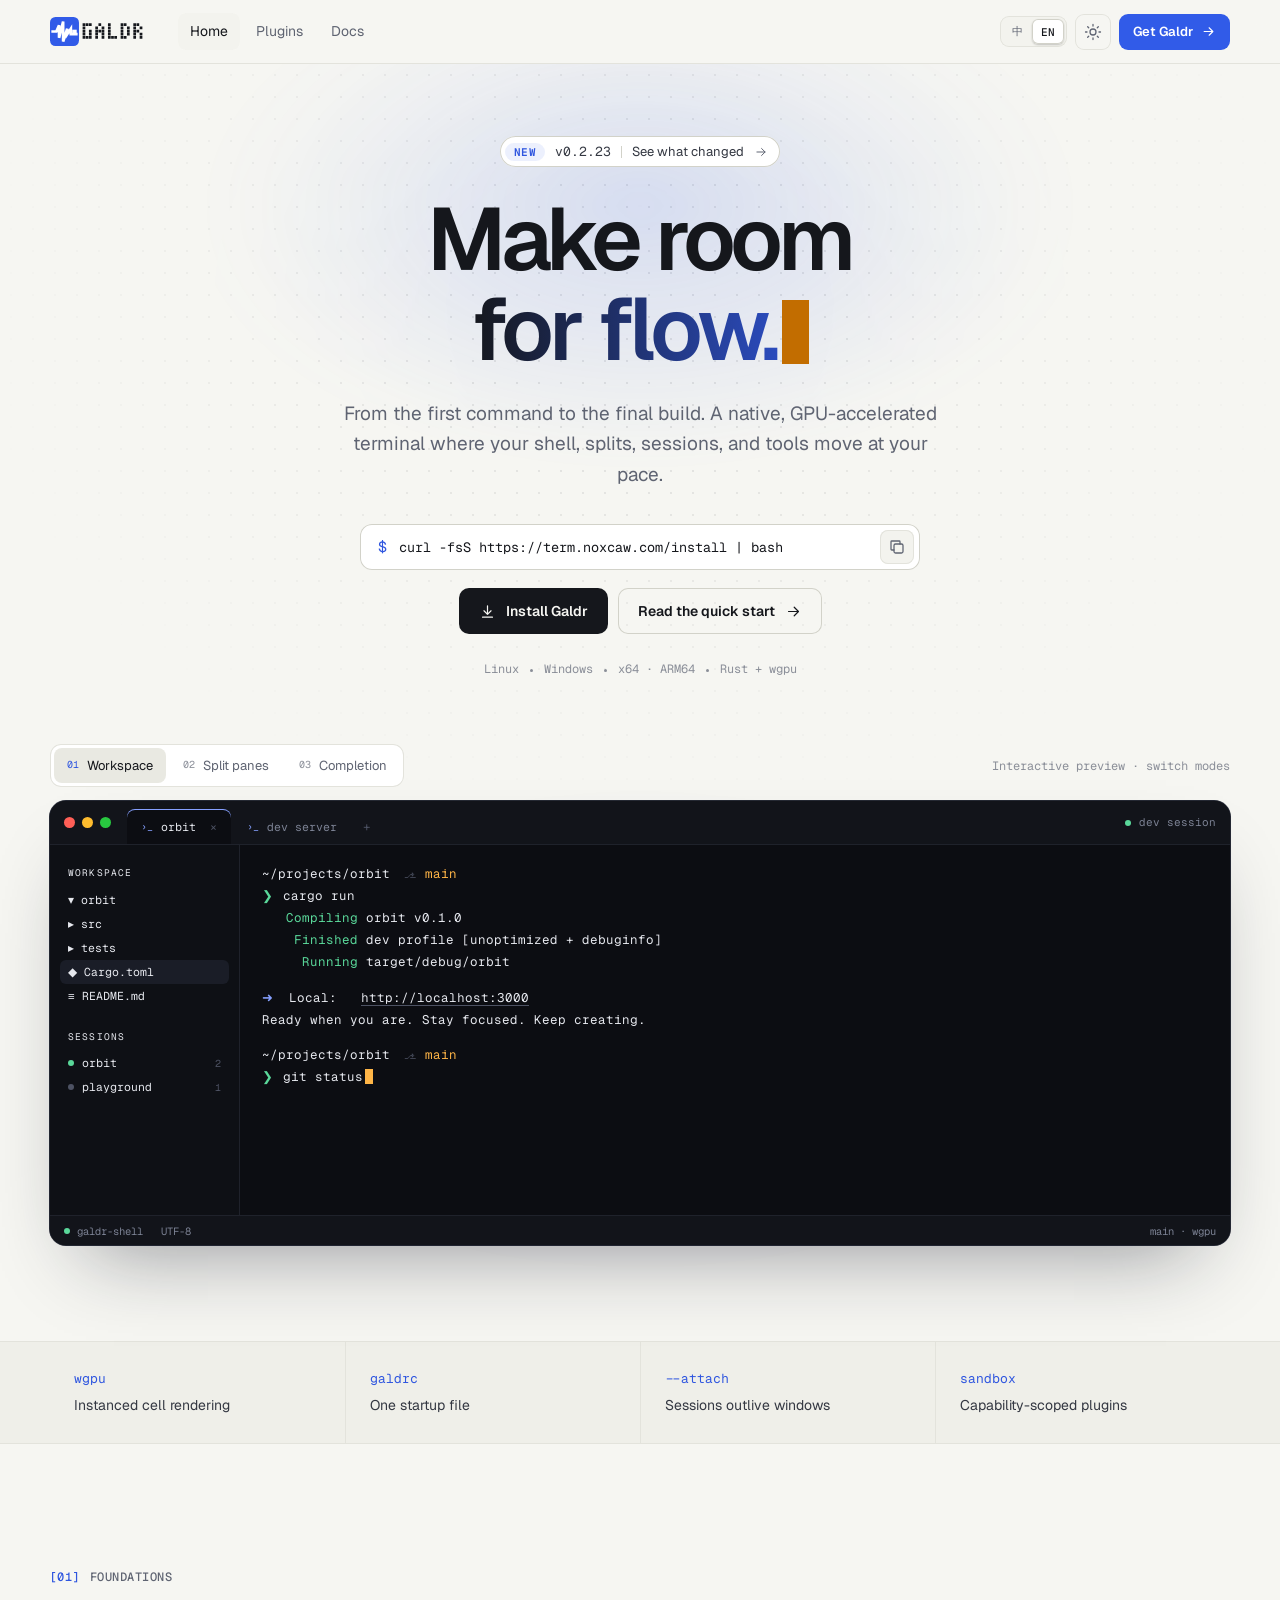
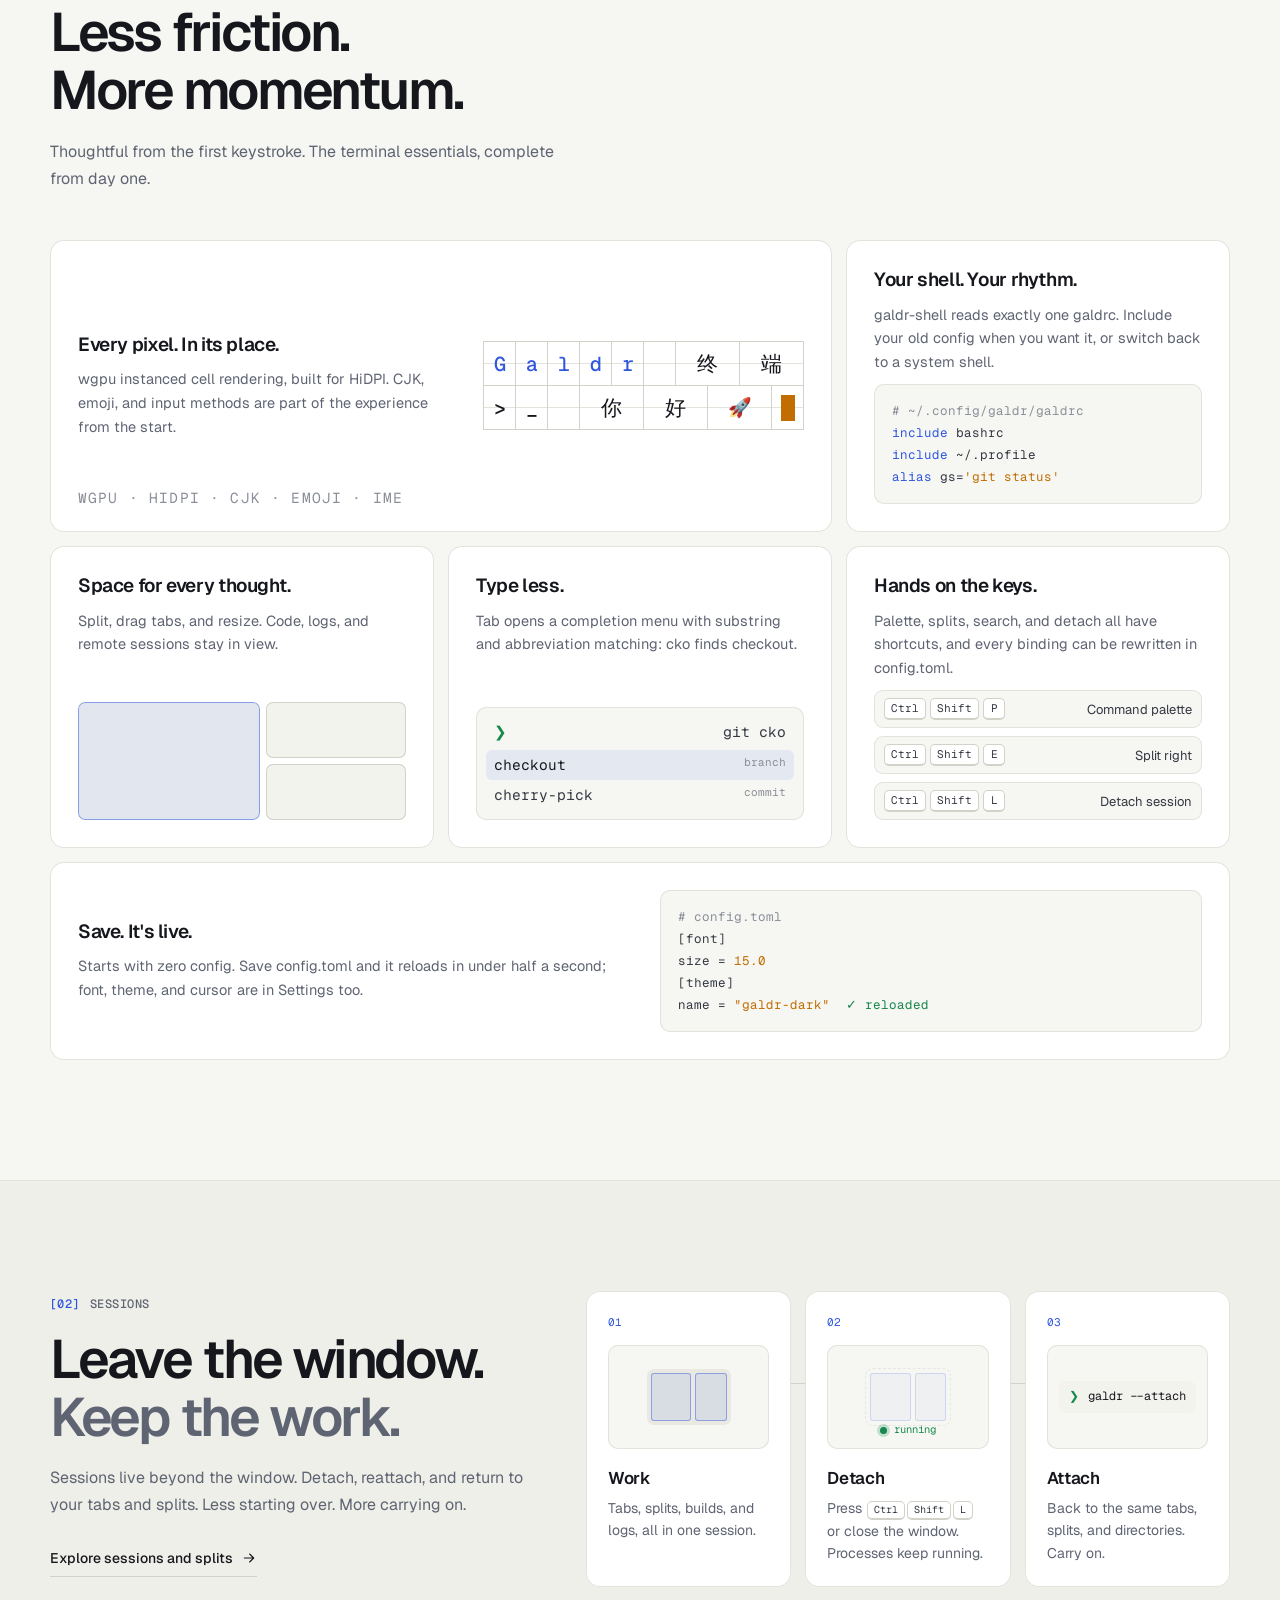
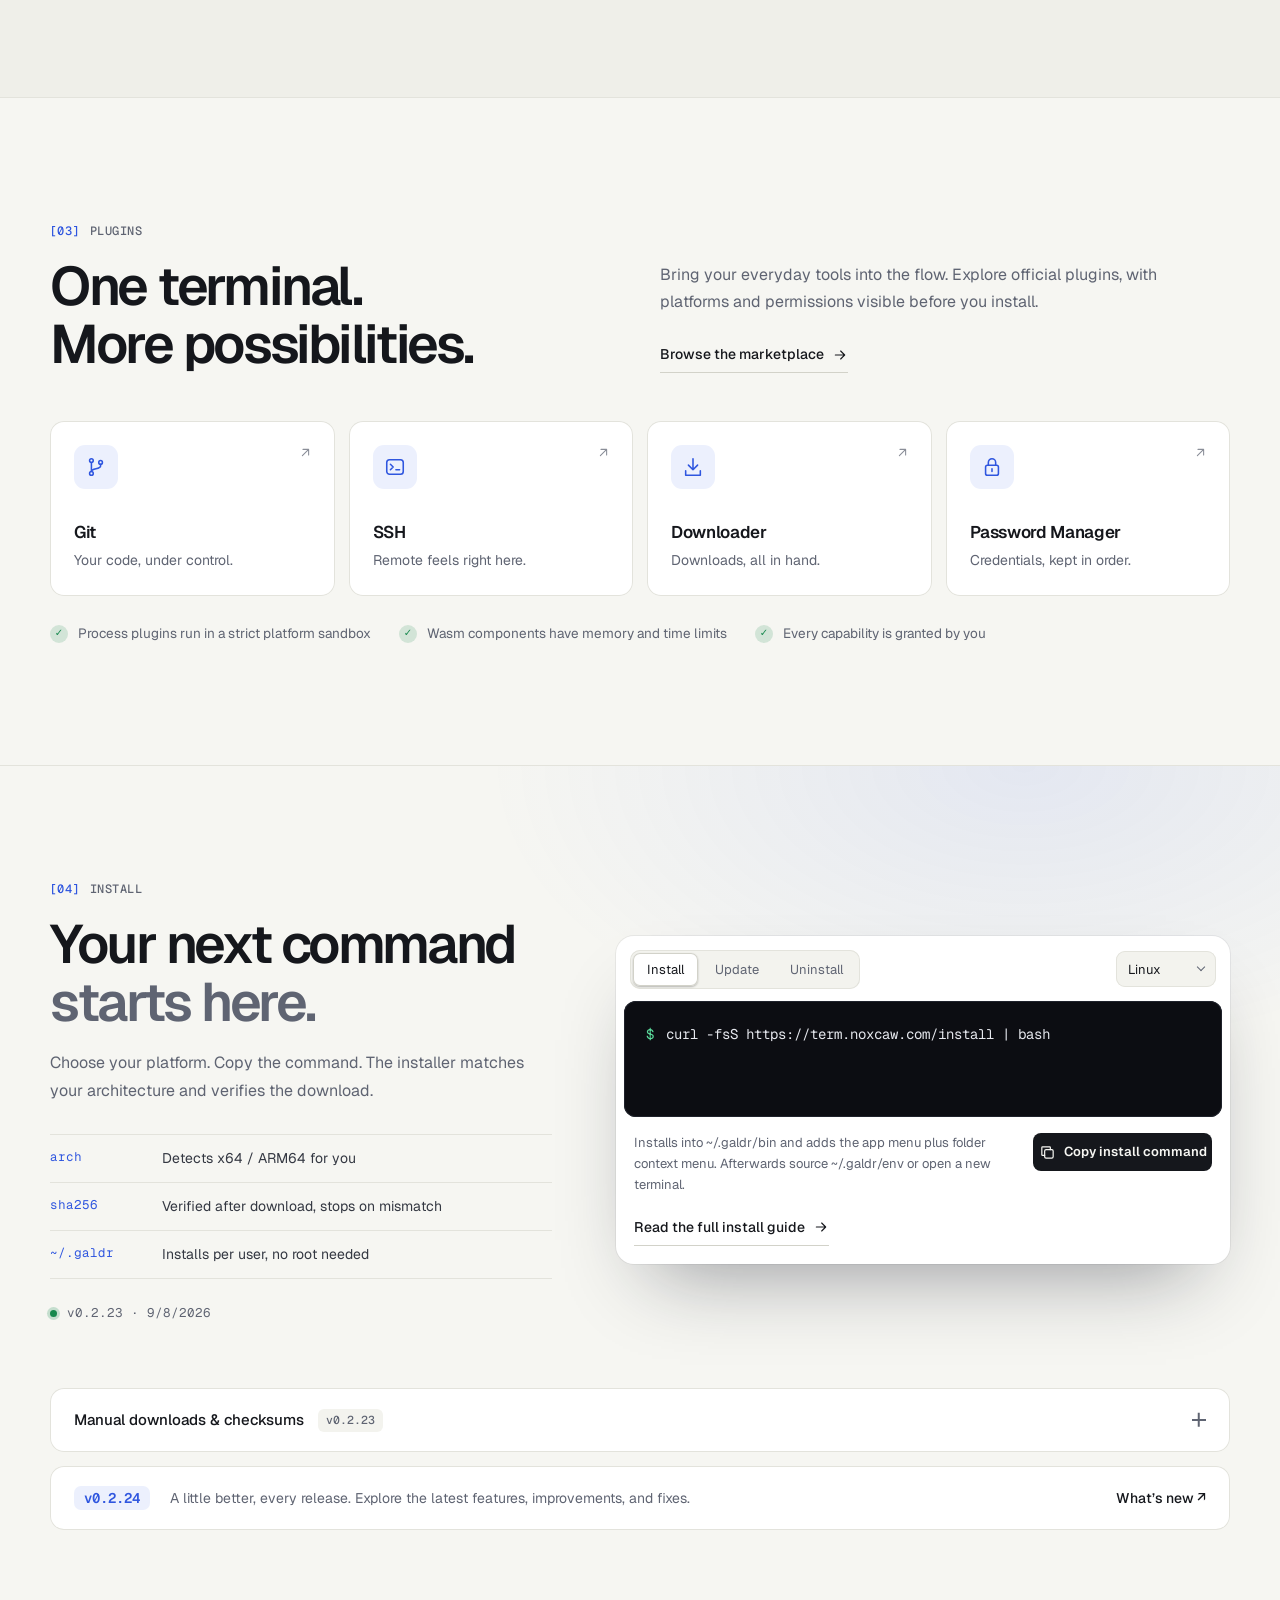
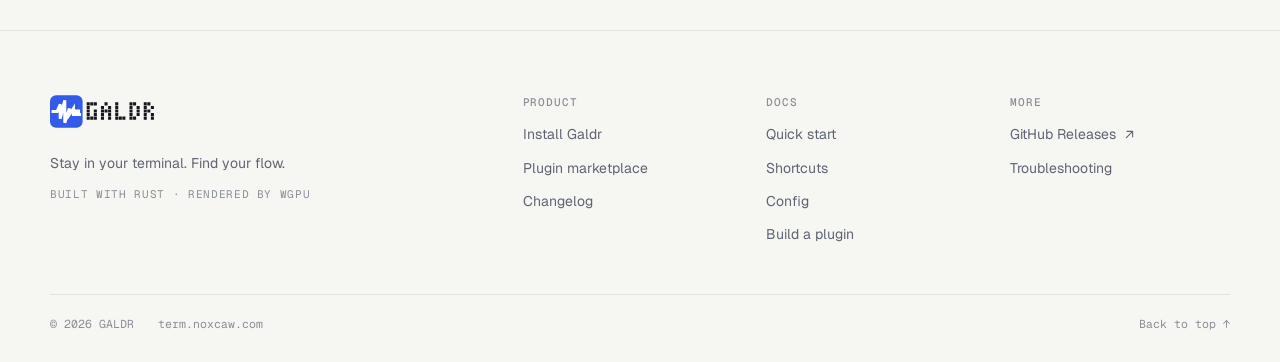
==== commit 68d8f85b: "Publish hub for v0.2.24" ====
--- a/index.html
+++ b/index.html
@@ -5,87 +5,318 @@
   <meta name="viewport" content="width=device-width, initial-scale=1, viewport-fit=cover">
   <title data-i18n-title="home">Galdr — GPU 加速终端</title>
   <meta name="description" data-i18n-desc="home" content="GPU 加速的原生终端。让 Shell、分屏、会话与插件，融入你的工作节奏。">
-  <meta name="theme-color" content="#f7f7f2">
+  <meta name="theme-color" content="#0a0b0f" media="(prefers-color-scheme: dark)">
+  <meta name="theme-color" content="#f6f6f2" media="(prefers-color-scheme: light)">
   <link rel="canonical" href="https://term.noxcaw.com/">
   <meta property="og:type" content="website">
   <meta property="og:title" content="Galdr — Make room for flow.">
   <meta property="og:description" content="A native, GPU-accelerated terminal. Your shell, sessions, and tools, together.">
   <meta property="og:url" content="https://term.noxcaw.com/">
-  <link rel="icon" href="./assets/favicon.svg?v=v0.2.24-1790085055" type="image/svg+xml">
+  <link rel="icon" href="./assets/favicon.svg?v=v0.2.24-1790137714" type="image/svg+xml">
+  <script>try{var t=localStorage.getItem('galdr-theme');if(t==='light'||t==='dark')document.documentElement.dataset.theme=t}catch(e){}</script>
   <link rel="preconnect" href="https://fonts.googleapis.com">
   <link rel="preconnect" href="https://fonts.gstatic.com" crossorigin>
-  <link href="https://fonts.googleapis.com/css2?family=Inter:wght@400;500;600;700&amp;family=IBM+Plex+Mono:wght@400;500&amp;display=swap" rel="stylesheet">
-  <link rel="stylesheet" href="./assets/style.css?v=v0.2.24-1790085055">
+  <link href="https://fonts.googleapis.com/css2?family=Geist:wght@400;500;600;700&amp;family=Geist+Mono:wght@400;500&amp;display=swap" rel="stylesheet">
+  <link rel="stylesheet" href="./assets/style.css?v=v0.2.24-1790137714">
 </head>
-<body>
+<body class="page-home">
   <a class="skip-link" href="#main" data-i18n="a11y.skip">跳到正文</a>
   <header class="site-header">
     <div class="wrap top">
-      <a class="brand" href="./" data-keep-lang aria-label="Galdr"><img src="./assets/logo.svg?v=v0.2.24-1790085055" alt="Galdr" width="128" height="38"></a>
+      <a class="brand" href="./" data-keep-lang aria-label="Galdr"><svg class="brand-logo" viewBox="0 0 212 64" aria-hidden="true"><rect width="64" height="64" rx="12" fill="#315be8"/><path d="M6 32h8l6-14v28l9-36v44l9-28v12l8-12v12h12" fill="none" stroke="#fff" stroke-width="6" stroke-linecap="square"/><rect x="49" y="28" width="10" height="10" fill="#fff"/><path fill="currentColor" d="M72 14h6v6h-6zM79 14h6v6h-6zM86 14h6v6h-6zM72 21h6v6h-6zM72 28h6v6h-6zM86 28h6v6h-6zM72 35h6v6h-6zM86 35h6v6h-6zM72 42h6v6h-6zM79 42h6v6h-6zM86 42h6v6h-6zM107 14h6v6h-6zM100 21h6v6h-6zM114 21h6v6h-6zM100 28h6v6h-6zM107 28h6v6h-6zM114 28h6v6h-6zM100 35h6v6h-6zM114 35h6v6h-6zM100 42h6v6h-6zM114 42h6v6h-6zM128 14h6v6h-6zM128 21h6v6h-6zM128 28h6v6h-6zM128 35h6v6h-6zM128 42h6v6h-6zM135 42h6v6h-6zM142 42h6v6h-6zM156 14h6v6h-6zM163 14h6v6h-6zM156 21h6v6h-6zM170 21h6v6h-6zM156 28h6v6h-6zM170 28h6v6h-6zM156 35h6v6h-6zM170 35h6v6h-6zM156 42h6v6h-6zM163 42h6v6h-6zM184 14h6v6h-6zM191 14h6v6h-6zM184 21h6v6h-6zM198 21h6v6h-6zM184 28h6v6h-6zM191 28h6v6h-6zM184 35h6v6h-6zM198 35h6v6h-6zM184 42h6v6h-6zM198 42h6v6h-6z"/></svg></a>
       <nav class="nav" aria-label="Primary">
         <a href="./" aria-current="page" data-keep-lang data-i18n="nav.home">首页</a>
         <a href="./plugins.html" data-keep-lang data-i18n="nav.market">插件</a>
         <a href="./docs.html#/install" data-keep-lang data-i18n="nav.docs">文档</a>
+      </nav>
+      <div class="top-tools">
         <span class="lang" role="group" aria-label="Language"><button type="button" data-lang="zh">中</button><button type="button" data-lang="en">EN</button></span>
-        <a class="nav-cta" href="#howto"><span data-i18n="nav.get">获取 Galdr</span><span aria-hidden="true">↗</span></a>
-      </nav>
+        <button class="theme-toggle" type="button" data-theme-toggle><span class="sr-only" data-i18n="site.theme">切换明暗主题</span><span class="theme-dark"><svg class="i" viewBox="0 0 24 24" aria-hidden="true"><path d="M20 14.5A8 8 0 0 1 9.5 4a8 8 0 1 0 10.5 10.5Z"/></svg></span><span class="theme-light"><svg class="i" viewBox="0 0 24 24" aria-hidden="true"><circle cx="12" cy="12" r="4"/><path d="M12 2v2m0 16v2M4.9 4.9l1.4 1.4m11.4 11.4 1.4 1.4M2 12h2m16 0h2M4.9 19.1l1.4-1.4M17.7 6.3l1.4-1.4"/></svg></span></button>
+        <a class="nav-cta" href="#howto"><span data-i18n="nav.get">获取 Galdr</span><svg class="i" viewBox="0 0 24 24" aria-hidden="true"><path d="M5 12h14m-6-6 6 6-6 6"/></svg></a>
+      </div>
     </div>
   </header>
   <main id="main">
-    <section class="hero-section">
-      <div class="wrap hero">
-        <p class="hero-label"><span class="status-dot"></span><span data-i18n="home.kicker">原生构建，为专注而生</span><span class="label-arrow" aria-hidden="true">↗</span></p>
-        <h1 data-i18n-html="home.title">心无旁骛。<br><em>一行，进入状态。</em></h1>
-        <div class="hero-intro">
-        <p class="lede" data-i18n="home.lede">从第一行命令，到最后一个构建。让 Shell、分屏、会话与插件，融入你的工作节奏。</p>
-        <div class="hero-actions"><a class="btn" href="#howto"><svg viewBox="0 0 24 24" aria-hidden="true"><path d="M12 3v12m-5-5 5 5 5-5M5 16v5h14v-5"/></svg><span data-i18n="hero.install">安装 Galdr</span></a><a class="btn btn-ghost" href="./docs.html#/quick-start" data-keep-lang><span data-i18n="home.quickStart">从这里开始</span><span aria-hidden="true">→</span></a></div>
-        <p class="hero-platforms"><span>Linux</span><span>Windows</span><i></i><span>x64 / ARM64</span></p>
-        </div>
-      </div>
-      <div class="wrap showcase">
-        <div class="showcase-top"><span class="mono">01 / THE WORKSPACE</span><div class="demo-tabs" role="tablist" aria-label="Terminal demo"><button type="button" role="tab" id="demo-tab-workspace" aria-selected="true" aria-controls="terminal-demo" data-demo="workspace" data-i18n="home.demoWorkspace">工作空间</button><button type="button" role="tab" id="demo-tab-split" aria-selected="false" aria-controls="terminal-demo" tabindex="-1" data-demo="split" data-i18n="home.demoSplit">自由分屏</button><button type="button" role="tab" id="demo-tab-completion" aria-selected="false" aria-controls="terminal-demo" tabindex="-1" data-demo="completion" data-i18n="home.demoCompletion">智能补全</button></div></div>
-        <div class="terminal-window" id="terminal-demo" role="tabpanel" aria-labelledby="demo-tab-workspace" tabindex="0">
-          <div class="terminal-titlebar"><span class="window-dots" aria-hidden="true"><i></i><i></i><i></i></span><span class="window-title">galdr — ~/projects/orbit</span><span class="window-key">⌘</span></div>
-          <div class="terminal-tabbar"><span class="terminal-tab active"><span class="tiny-prompt">›_</span> orbit <span class="tab-close">×</span></span><span class="terminal-tab"><span class="tiny-prompt">›_</span> dev server</span><span class="terminal-plus">+</span><span class="terminal-tabbar-end">⇄ <span data-i18n="home.sessionLabel">开发会话</span></span></div>
-          <div class="terminal-workarea">
-            <aside class="terminal-sidebar"><div class="sidebar-caption" data-i18n="home.workspaceLabel">工作空间</div><div class="terminal-folder"><span>⌄</span> orbit</div><div class="file-row"><span>⌁</span> src</div><div class="file-row"><span>⌁</span> tests</div><div class="file-row file-active"><span>◇</span> Cargo.toml</div><div class="file-row"><span>≡</span> README.md</div><div class="sidebar-caption sessions-caption" data-i18n="home.sessionsLabel">会话</div><div class="sidebar-session"><span class="status-dot"></span> orbit <span>2</span></div><div class="sidebar-session muted"><span class="inactive-dot"></span> playground <span>1</span></div><div class="sidebar-bottom"><span>⌘</span> galdr-shell</div></aside>
-            <div class="terminal-panes">
-              <div class="terminal-pane terminal-primary">
-                <div class="prompt-path"><span>~/projects/orbit</span><span class="branch">⑂ main</span></div>
-                <div class="code-command"><b>❯</b> cargo run</div>
-                <div class="code-output"><span class="code-accent">Compiling</span> orbit v0.1.0</div>
-                <div class="code-output"><span class="code-accent">Finished</span> dev profile [unoptimized + debuginfo]</div>
-                <div class="code-output"><span class="code-accent">Running</span> `target/debug/orbit`</div>
-                <div class="terminal-art" aria-hidden="true"><span>╭──────────────────────────────────╮</span><span>│ &nbsp; O R B I T &nbsp; / &nbsp; DEV SERVER &nbsp; &nbsp; │</span><span>╰──────────────────────────────────╯</span></div>
-                <div class="server-line"><span class="code-accent">➜</span> Local: <span class="code-white">http://localhost:3000</span></div>
-                <div class="server-line muted" data-i18n="home.demoHelp">准备就绪。保持专注，继续创造。</div>
-                <div class="prompt-path second-prompt"><span>~/projects/orbit</span><span class="branch">⑂ main</span></div>
-                <div class="code-command"><b>❯</b> <span id="demo-input">git status</span><span class="terminal-cursor"></span></div>
-                <div class="completion-menu" id="demo-completions" hidden><div class="completion-top"><span data-i18n="home.completionLabel">命令补全</span><span>TAB ↵</span></div><div class="completion-option selected"><span>git <b>status</b></span><span>working tree</span></div><div class="completion-option"><span>git <b>stash</b></span><span>save changes</span></div><div class="completion-option"><span>git <b>switch</b></span><span>switch branch</span></div></div>
+    <section class="hero" aria-labelledby="hero-title">
+      <div class="hero-bg" aria-hidden="true"></div>
+      <div class="wrap hero-inner">
+        <a class="release-pill" href="./docs.html#/whats-new" data-keep-lang><span class="pill-tag" data-i18n="home.pillNew">最新</span><span class="mono" id="stage-version">latest</span><span class="pill-sep" aria-hidden="true"></span><span data-i18n="home.pillText">查看更新内容</span><svg class="i" viewBox="0 0 24 24" aria-hidden="true"><path d="M5 12h14m-6-6 6 6-6 6"/></svg></a>
+        <h1 id="hero-title" data-i18n-html="home.title">心无旁骛。<br><em>一行，进入状态。</em></h1>
+        <p class="hero-lede" data-i18n="home.lede">从第一行命令，到最后一个构建。让 Shell、分屏、会话与插件，融入你的工作节奏。</p>
+        <div class="hero-cmd">
+          <span class="hero-cmd-prompt mono" aria-hidden="true">$</span>
+          <code id="hero-cmd">curl -fsS https://term.noxcaw.com/install | bash</code>
+          <button class="icon-btn" id="copy-hero" type="button" data-i18n-label="install.copyInstall" aria-label="复制安装指令"><svg class="i" viewBox="0 0 24 24" aria-hidden="true"><rect x="8" y="8" width="12" height="12" rx="2"/><path d="M16 8V5a1 1 0 0 0-1-1H5a1 1 0 0 0-1 1v10a1 1 0 0 0 1 1h3"/></svg><span class="copy-done" aria-hidden="true">✓</span></button>
+        </div>
+        <div class="hero-actions">
+          <a class="btn" href="#howto"><svg class="i" viewBox="0 0 24 24" aria-hidden="true"><path d="M12 4v12m-5-5 5 5 5-5M5 20h14"/></svg><span data-i18n="hero.install">安装 Galdr</span></a>
+          <a class="btn btn-ghost" href="./docs.html#/quick-start" data-keep-lang><span data-i18n="home.quickStart">阅读快速开始</span><svg class="i" viewBox="0 0 24 24" aria-hidden="true"><path d="M5 12h14m-6-6 6 6-6 6"/></svg></a>
+        </div>
+        <ul class="hero-meta mono" aria-label="Platforms">
+          <li>Linux</li><li>Windows</li><li>x64 · ARM64</li><li>Rust + wgpu</li>
+        </ul>
+      </div>
+
+      <div class="wrap stage">
+        <div class="stage-bar">
+          <div class="demo-tabs" role="tablist" aria-label="Terminal demo">
+            <button type="button" role="tab" id="demo-tab-workspace" aria-selected="true" aria-controls="terminal-demo" data-demo="workspace"><span class="mono">01</span><span data-i18n="home.demoWorkspace">工作空间</span></button>
+            <button type="button" role="tab" id="demo-tab-split" aria-selected="false" aria-controls="terminal-demo" tabindex="-1" data-demo="split"><span class="mono">02</span><span data-i18n="home.demoSplit">自由分屏</span></button>
+            <button type="button" role="tab" id="demo-tab-completion" aria-selected="false" aria-controls="terminal-demo" tabindex="-1" data-demo="completion"><span class="mono">03</span><span data-i18n="home.demoCompletion">智能补全</span></button>
+          </div>
+          <p class="stage-caption" data-i18n="home.demoCaption">交互演示 · 切换工作模式</p>
+        </div>
+        <div class="term" id="terminal-demo" role="tabpanel" aria-labelledby="demo-tab-workspace" tabindex="0" data-mode="workspace">
+          <div class="term-titlebar">
+            <span class="term-dots" aria-hidden="true"><i></i><i></i><i></i></span>
+            <div class="term-tabs">
+              <span class="term-tab on"><span class="tab-glyph">›_</span>orbit<span class="tab-x">×</span></span>
+              <span class="term-tab"><span class="tab-glyph">›_</span>dev server</span>
+              <span class="term-tab-add">+</span>
+            </div>
+            <span class="term-session"><i class="dot"></i><span data-i18n="home.sessionLabel">开发会话</span></span>
+          </div>
+          <div class="term-body">
+            <aside class="term-side">
+              <p class="side-cap" data-i18n="home.workspaceLabel">工作空间</p>
+              <p class="side-row side-open">▾ orbit</p>
+              <p class="side-row">▸ src</p>
+              <p class="side-row">▸ tests</p>
+              <p class="side-row side-on">◆ Cargo.toml</p>
+              <p class="side-row">≡ README.md</p>
+              <p class="side-cap" data-i18n="home.sessionsLabel">会话</p>
+              <p class="side-row side-sess"><i class="dot"></i>orbit<span>2</span></p>
+              <p class="side-row side-sess off"><i class="dot"></i>playground<span>1</span></p>
+            </aside>
+            <div class="term-panes">
+              <div class="pane pane-main">
+                <p class="t-path">~/projects/orbit <span class="t-branch">main</span></p>
+                <p><span class="t-prompt">❯</span> cargo run</p>
+                <p class="t-out"><span class="t-ok">   Compiling</span> orbit v0.1.0</p>
+                <p class="t-out"><span class="t-ok">    Finished</span> dev profile [unoptimized + debuginfo]</p>
+                <p class="t-out"><span class="t-ok">     Running</span> target/debug/orbit</p>
+                <p class="t-out t-gap"><span class="t-accent">➜</span>  Local:   <span class="t-link">http://localhost:3000</span></p>
+                <p class="t-out t-dim" data-i18n="home.demoHelp">准备就绪。保持专注，继续创造。</p>
+                <p class="t-path t-gap">~/projects/orbit <span class="t-branch">main</span></p>
+                <p class="t-input"><span class="t-prompt">❯</span> <span id="demo-input">git status</span><span class="t-cursor" aria-hidden="true"></span></p>
+                <div class="t-menu" id="demo-completions" hidden>
+                  <p class="t-menu-head"><span data-i18n="home.completionLabel">命令补全</span><span>Tab ↵</span></p>
+                  <p class="t-menu-row on"><span>git st<b>atus</b></span><span>working tree</span></p>
+                  <p class="t-menu-row"><span>git st<b>ash</b></span><span>save changes</span></p>
+                  <p class="t-menu-row"><span>git s<b>witch</b></span><span>switch branch</span></p>
+                </div>
               </div>
-              <div class="terminal-pane terminal-secondary" id="demo-secondary" hidden><div class="pane-label">02 / TESTS</div><div class="prompt-path">~/projects/orbit</div><div class="code-command"><b>❯</b> cargo test</div><div class="code-output">running 3 tests</div><div class="test-line">test router <span>ok</span></div><div class="test-line">test config <span>ok</span></div><div class="test-line">test response <span>ok</span></div><div class="code-output code-accent">test result: ok.</div><div class="code-command second-prompt"><b>❯</b> <span class="terminal-cursor"></span></div></div>
+              <div class="pane pane-side" id="demo-secondary" hidden>
+                <p class="t-path">~/projects/orbit</p>
+                <p><span class="t-prompt">❯</span> cargo test</p>
+                <p class="t-out">running 3 tests</p>
+                <p class="t-out">test router ... <span class="t-ok">ok</span></p>
+                <p class="t-out">test config ... <span class="t-ok">ok</span></p>
+                <p class="t-out">test response ... <span class="t-ok">ok</span></p>
+                <p class="t-out t-gap">test result: <span class="t-ok">ok</span>. 3 passed</p>
+                <p class="t-input"><span class="t-prompt">❯</span> <span class="t-cursor idle" aria-hidden="true"></span></p>
+              </div>
             </div>
           </div>
-          <div class="terminal-status"><span><i class="status-dot"></i> galdr-shell <span class="status-divider">/</span> UTF-8</span><span>⑂ main <span class="status-divider">/</span> GPU RENDERER</span></div>
-        </div>
-        <div class="showcase-caption"><span data-i18n="home.demoCaption">交互演示 · 试试切换工作模式</span><span>BUILT WITH RUST. MADE FOR FLOW.</span></div>
-      </div>
-    </section>
-    <section class="wrap foundations" aria-labelledby="foundation-title">
-      <div class="section-heading"><div><p class="eyebrow">02 / UNDER THE HOOD</p><h2 id="foundation-title" data-i18n-html="home.foundationTitle">少一点阻力。<br>多一点心流。</h2></div><p data-i18n="home.foundationLead">打磨每一次输入，照顾每一处细节。你需要的终端基础能力，从一开始就完整。</p></div>
-      <div class="feature-grid">
-        <article class="feature-card"><div class="feature-icon"><svg viewBox="0 0 32 32" aria-hidden="true"><path d="M7 7h18v18H7zM12 12h8v8h-8zM12 3v4m8-4v4M12 25v4m8-4v4M3 12h4m-4 8h4m18-8h4m-4 8h4"/></svg><span>01</span></div><h3 data-i18n="home.gpuTitle">每个像素，各就其位。</h3><p data-i18n="home.gpuBody">GPU 加速渲染，适配 HiDPI。从中文到 emoji，从输入法到滚动，每个细节都清晰呈现。</p><span class="feature-tag">WGPU · HiDPI · IME</span></article>
-        <article class="feature-card"><div class="feature-icon"><svg viewBox="0 0 32 32" aria-hidden="true"><path d="m7 9 7 7-7 7m10 0h8M3 3h26v26H3z"/></svg><span>02</span></div><h3 data-i18n="home.shellTitle">熟悉的命令，自己的节奏。</h3><p data-i18n="home.shellBody">内置 galdr-shell，配合命令补全与统一的 galdrc 配置。也可以选择你熟悉的系统 Shell。</p><span class="feature-tag">NATIVE SHELL · COMPLETION</span></article>
-        <article class="feature-card"><div class="feature-icon"><svg viewBox="0 0 32 32" aria-hidden="true"><path d="M3 5h26v22H3zM3 11h26M16 11v16M21 16h4m-4 5h4"/></svg><span>03</span></div><h3 data-i18n="home.panesTitle">给每项工作，一席之地。</h3><p data-i18n="home.panesBody">自由拆分窗口、拖动标签、调整分栏。代码、日志和远程会话，在同一个视野里井然有序。</p><span class="feature-tag">TABS · SPLITS · WORKSPACES</span></article>
-      </div>
-    </section>
-    <section class="session-section"><div class="wrap session-grid"><div class="session-copy"><p class="eyebrow">03 / PICK UP WHERE YOU LEFT OFF</p><h2 data-i18n-html="home.sessionTitle">离开窗口。<br><em>留住工作。</em></h2><p data-i18n="home.sessionBody">会话独立于窗口运行。分离，再附着，回到原来的标签与分屏。让工作延续，少一次从头开始。</p><a class="text-link" href="./docs.html#/mux" data-keep-lang><span data-i18n="home.sessionLink">了解会话与分屏</span><span aria-hidden="true">↗</span></a></div><div class="session-diagram"><div class="diagram-top"><span class="status-dot"></span><span>SESSION / orbit</span><span class="diagram-persist" data-i18n="home.sessionPersistent">持续运行</span></div><div class="diagram-panes"><div><span>01</span><b>~/orbit</b><div class="diagram-code"><i></i><i></i><i></i><i></i></div></div><div><span>02</span><b>dev server</b><div class="diagram-code short"><i></i><i></i><i></i></div></div></div><div class="diagram-connector"><span></span><i>↓</i><span></span></div><div class="diagram-command"><span>❯</span> galdr --attach</div><p data-i18n="home.sessionCaption">重新连接，接着往下。</p></div></div></section>
-    <section class="wrap ecosystem-section"><div class="section-heading"><div><p class="eyebrow">04 / YOUR TOOLS, CONNECTED</p><h2 data-i18n-html="home.pluginsTitle">一个终端。<br>更多可能。</h2></div><div><p data-i18n="home.pluginsBody">把常用工具带进工作流。浏览官方插件，安装前查看平台支持和请求权限。</p><a class="text-link" href="./plugins.html" data-keep-lang><span data-i18n="pluginsPromo.market">探索插件</span><span aria-hidden="true">↗</span></a></div></div><div class="plugin-tiles"><a href="./plugins.html?q=git#catalog" data-keep-lang class="plugin-tile"><span class="tile-symbol">⑂</span><h3>Git</h3><p data-i18n="home.git">版本管理，触手可及。</p><span class="tile-arrow">↗</span></a><a href="./plugins.html?q=ssh#catalog" data-keep-lang class="plugin-tile"><span class="tile-symbol">↗_</span><h3>SSH</h3><p data-i18n="home.ssh">远程主机，即刻连接。</p><span class="tile-arrow">↗</span></a><a href="./plugins.html?q=downloader#catalog" data-keep-lang class="plugin-tile"><span class="tile-symbol">↓</span><h3>Downloader</h3><p data-i18n="home.downloader">下载任务，尽在掌握。</p><span class="tile-arrow">↗</span></a><a href="./plugins.html?q=password#catalog" data-keep-lang class="plugin-tile"><span class="tile-symbol"><svg viewBox="0 0 28 28" aria-hidden="true"><rect x="6" y="12" width="16" height="12" rx="2"/><path d="M9 12V8a5 5 0 0 1 10 0v4m-5 5v3"/></svg></span><h3>Password Manager</h3><p data-i18n="home.vault">凭证管理，安心有序。</p><span class="tile-arrow">↗</span></a></div></section>
-    <section class="wrap install-section" id="howto"><div class="install-copy"><p class="eyebrow">05 / READY WHEN YOU ARE</p><h2 data-i18n-html="home.installTitle">下一行命令，<br><em>从这里开始。</em></h2><p data-i18n="home.installBody">选择你的平台，复制命令。安装器会自动匹配架构并校验下载文件。</p><p class="release-info"><span class="status-dot"></span><span id="dl-meta" aria-live="polite" data-i18n="hero.waiting">正在读取最新版本</span></p></div><div class="install-console"><div class="install-console-top"><span class="mono">GET GALDR</span><label class="platform-picker"><span class="sr-only" data-i18n="table.platform">平台</span><select id="install-platform"><option value="linux-x64">Linux</option><option value="win-x64">Windows</option><option value="unsupported">macOS</option></select></label></div><div class="seg" role="tablist" aria-label="Install actions"><button type="button" class="seg-btn on" id="howto-tab-install" role="tab" aria-selected="true" aria-controls="howto-panel" data-howto="install" data-i18n="howto.install">安装</button><button type="button" class="seg-btn" id="howto-tab-update" role="tab" aria-selected="false" aria-controls="howto-panel" tabindex="-1" data-howto="update" data-i18n="howto.update">更新</button><button type="button" class="seg-btn" id="howto-tab-uninstall" role="tab" aria-selected="false" aria-controls="howto-panel" tabindex="-1" data-howto="uninstall" data-i18n="howto.uninstall">卸载</button></div><div class="cmd-panel" id="howto-panel" role="tabpanel" aria-labelledby="howto-tab-install"><span class="command-prefix" aria-hidden="true">❯</span><pre id="howto-cmd">curl -fsS https://term.noxcaw.com/install | bash</pre></div><button class="copy command-copy" id="copy-howto" type="button" aria-live="polite"><span>复制安装指令</span><svg viewBox="0 0 24 24" aria-hidden="true"><path d="M8 8h12v13H8zM16 8V3H3v13h5"/></svg></button><p id="howto-hint" class="install-hint"></p><a class="text-link" href="./docs.html#/install" data-keep-lang><span data-i18n="howto.docs">查看完整安装说明</span><span aria-hidden="true">↗</span></a></div></section>
-    <section class="wrap download-section" id="download"><details class="download-details"><summary><span data-i18n="home.manualDownloads">手动下载与校验和</span><span class="release-tag" id="release-tag">latest</span><span class="details-plus" aria-hidden="true">+</span></summary><div class="table-wrap"><p class="meta" id="dl-stats"></p><table><caption class="sr-only" data-i18n="table.caption">各平台最新版本下载</caption><thead><tr><th data-i18n="table.platform">平台</th><th data-i18n="table.build">构建</th><th data-i18n="table.size">大小</th><th class="num" data-i18n="table.this">本版</th><th class="num" data-i18n="table.total">累计</th></tr></thead><tbody id="asset-rows"><tr><td colspan="5" data-i18n="table.loading">加载中…</td></tr></tbody></table></div></details></section>
-    <section class="wrap whats-new" id="whats-new" aria-live="polite" hidden></section>
+          <div class="term-status"><span><i class="dot"></i>galdr-shell</span><span>UTF-8</span><span class="term-status-end">main · wgpu</span></div>
+        </div>
+      </div>
+    </section>
+
+    <section class="specs" aria-label="Galdr">
+      <div class="wrap spec-row">
+        <div class="spec"><span class="spec-key mono">wgpu</span><span data-i18n="home.specGpu">实例化单元格渲染</span></div>
+        <div class="spec"><span class="spec-key mono">galdrc</span><span data-i18n="home.specRc">唯一的启动文件</span></div>
+        <div class="spec"><span class="spec-key mono">--attach</span><span data-i18n="home.specSession">会话独立于窗口</span></div>
+        <div class="spec"><span class="spec-key mono">sandbox</span><span data-i18n="home.specPlugin">按能力授权的插件</span></div>
+      </div>
+    </section>
+
+    <section class="wrap section" aria-labelledby="features-title">
+      <div class="section-head">
+        <p class="kicker"><span class="mono">[01]</span><span data-i18n="home.foundationKicker">基础能力</span></p>
+        <h2 id="features-title" data-i18n-html="home.foundationTitle">少一点阻力。<br>多一点心流。</h2>
+        <p class="section-lead" data-i18n="home.foundationLead">打磨每一次输入，照顾每一处细节。你需要的终端基础能力，从一开始就完整。</p>
+      </div>
+      <div class="bento">
+        <article class="cell cell-gpu">
+          <div class="cell-copy">
+            <h3 data-i18n="home.gpuTitle">每个像素，各就其位。</h3>
+            <p data-i18n="home.gpuBody">GPU 加速渲染，适配 HiDPI。从中文到 emoji，从输入法到滚动，每个细节都清晰呈现。</p>
+          </div>
+          <div class="glyph-grid" aria-hidden="true">
+            <span>G</span><span>a</span><span>l</span><span>d</span><span>r</span><span></span><span class="wide">终</span><span class="wide">端</span>
+            <span>&gt;</span><span>_</span><span></span><span class="wide">你</span><span class="wide">好</span><span class="wide emoji">🚀</span><span class="cur"></span>
+          </div>
+          <p class="cell-tag mono">WGPU · HIDPI · CJK · EMOJI · IME</p>
+        </article>
+        <article class="cell cell-shell">
+          <h3 data-i18n="home.shellTitle">熟悉的命令，自己的节奏。</h3>
+          <p data-i18n="home.shellBody">内置 galdr-shell，配合命令补全与统一的 galdrc 配置。也可以选择你熟悉的系统 Shell。</p>
+          <pre class="snippet" aria-hidden="true"><span class="c"># ~/.config/galdr/galdrc</span>
+<span class="k">include</span> bashrc
+<span class="k">include</span> ~/.profile
+<span class="k">alias</span> gs=<span class="s">'git status'</span></pre>
+        </article>
+        <article class="cell cell-panes">
+          <h3 data-i18n="home.panesTitle">给每项工作，一席之地。</h3>
+          <p data-i18n="home.panesBody">自由拆分窗口、拖动标签、调整分栏。代码、日志和远程会话，在同一个视野里井然有序。</p>
+          <div class="pane-diagram" aria-hidden="true"><i class="pd-a"></i><i class="pd-b"></i><i class="pd-c"></i></div>
+        </article>
+        <article class="cell cell-complete">
+          <h3 data-i18n="home.completeTitle">少打几个字。</h3>
+          <p data-i18n="home.completeBody">Tab 呼出补全菜单，支持子串与缩写匹配：cko 也能找到 checkout。</p>
+          <div class="mini-menu mono" aria-hidden="true"><p><span class="t-prompt">❯</span> git cko</p><p class="on">checkout<span>branch</span></p><p>cherry-pick<span>commit</span></p></div>
+        </article>
+        <article class="cell cell-keys">
+          <h3 data-i18n="home.keysTitle">双手不离键盘。</h3>
+          <p data-i18n="home.keysBody">命令面板、分屏、搜索与分离都有快捷键，每个绑定都能在 config.toml 中改写。</p>
+          <ul class="key-list" aria-hidden="true">
+            <li><span><kbd>Ctrl</kbd><kbd>Shift</kbd><kbd>P</kbd></span><span data-i18n="home.keyPalette">命令面板</span></li>
+            <li><span><kbd>Ctrl</kbd><kbd>Shift</kbd><kbd>E</kbd></span><span data-i18n="home.keySplit">向右分屏</span></li>
+            <li><span><kbd>Ctrl</kbd><kbd>Shift</kbd><kbd>L</kbd></span><span data-i18n="home.keyDetach">分离会话</span></li>
+          </ul>
+        </article>
+        <article class="cell cell-config">
+          <h3 data-i18n="home.configTitle">保存即生效。</h3>
+          <p data-i18n="home.configBody">零配置即可启动。保存 config.toml，不到半秒自动重载。</p>
+          <pre class="snippet" aria-hidden="true"><span class="c"># config.toml</span>
+[font]
+size = <span class="s">15.0</span>
+[theme]
+name = <span class="s">"galdr-dark"</span>  <span class="ok">✓ reloaded</span></pre>
+        </article>
+      </div>
+    </section>
+
+    <section class="band" aria-labelledby="session-title">
+      <div class="wrap session">
+        <div class="section-head">
+          <p class="kicker"><span class="mono">[02]</span><span data-i18n="home.sessionKicker">会话</span></p>
+          <h2 id="session-title" data-i18n-html="home.sessionTitle">离开窗口。<br><em>留住工作。</em></h2>
+          <p class="section-lead" data-i18n="home.sessionBody">会话独立于窗口运行。分离，再附着，回到原来的标签与分屏。让工作延续，少一次从头开始。</p>
+          <a class="text-link" href="./docs.html#/mux" data-keep-lang><span data-i18n="home.sessionLink">了解会话与分屏</span><svg class="i" viewBox="0 0 24 24" aria-hidden="true"><path d="M5 12h14m-6-6 6 6-6 6"/></svg></a>
+        </div>
+        <ol class="timeline">
+          <li class="step">
+            <span class="step-n mono">01</span>
+            <div class="step-vis"><div class="win"><i></i><i></i></div></div>
+            <h3 data-i18n="home.step1T">工作</h3>
+            <p data-i18n="home.step1">标签、分屏、构建与日志，都在同一个会话里。</p>
+          </li>
+          <li class="step">
+            <span class="step-n mono">02</span>
+            <div class="step-vis"><div class="win ghost"><i></i><i></i></div><span class="persist mono"><i class="dot"></i><span data-i18n="home.sessionPersistent">持续运行</span></span></div>
+            <h3 data-i18n="home.step2T">分离</h3>
+            <p data-i18n-html="home.step2">按 <kbd>Ctrl</kbd><kbd>Shift</kbd><kbd>L</kbd> 或关闭窗口，进程继续运行。</p>
+          </li>
+          <li class="step">
+            <span class="step-n mono">03</span>
+            <div class="step-vis"><code class="attach mono"><span class="t-prompt">❯</span> galdr --attach</code></div>
+            <h3 data-i18n="home.step3T">附着</h3>
+            <p data-i18n="home.step3">回到原来的标签、分屏与目录，接着往下做。</p>
+          </li>
+        </ol>
+      </div>
+    </section>
+
+    <section class="wrap section plugins-home" aria-labelledby="plugins-title">
+      <div class="section-head split-head">
+        <div>
+          <p class="kicker"><span class="mono">[03]</span><span data-i18n="home.pluginsKicker">插件</span></p>
+          <h2 id="plugins-title" data-i18n-html="home.pluginsTitle">一个终端。<br>更多可能。</h2>
+        </div>
+        <div>
+          <p class="section-lead" data-i18n="home.pluginsBody">把常用工具带进工作流。浏览官方插件，安装前查看平台支持和请求权限。</p>
+          <a class="text-link" href="./plugins.html" data-keep-lang><span data-i18n="home.pluginsLink">浏览插件市场</span><svg class="i" viewBox="0 0 24 24" aria-hidden="true"><path d="M5 12h14m-6-6 6 6-6 6"/></svg></a>
+        </div>
+      </div>
+      <div class="plugin-row">
+        <a class="plugin-tile" href="./plugins.html?q=git#catalog" data-keep-lang><span class="tile-icon"><svg class="i" viewBox="0 0 24 24" aria-hidden="true"><circle cx="7" cy="5" r="2"/><circle cx="17" cy="7" r="2"/><circle cx="7" cy="19" r="2"/><path d="M7 7v10m10-8v2c0 4-10 2-10 6"/></svg></span><h3>Git</h3><p data-i18n="home.git">版本管理，触手可及。</p><span class="tile-go"><svg class="i i-sm" viewBox="0 0 24 24" aria-hidden="true"><path d="M7 17 17 7M8 7h9v9"/></svg></span></a>
+        <a class="plugin-tile" href="./plugins.html?q=ssh#catalog" data-keep-lang><span class="tile-icon"><svg class="i" viewBox="0 0 24 24" aria-hidden="true"><rect x="3" y="4" width="18" height="16" rx="3"/><path d="m7 9 3 3-3 3m6 0h4"/></svg></span><h3>SSH</h3><p data-i18n="home.ssh">远程主机，即刻连接。</p><span class="tile-go"><svg class="i i-sm" viewBox="0 0 24 24" aria-hidden="true"><path d="M7 17 17 7M8 7h9v9"/></svg></span></a>
+        <a class="plugin-tile" href="./plugins.html?q=downloader#catalog" data-keep-lang><span class="tile-icon"><svg class="i" viewBox="0 0 24 24" aria-hidden="true"><path d="M12 3v12m-5-5 5 5 5-5M4 16v5h16v-5"/></svg></span><h3>Downloader</h3><p data-i18n="home.downloader">下载任务，尽在掌握。</p><span class="tile-go"><svg class="i i-sm" viewBox="0 0 24 24" aria-hidden="true"><path d="M7 17 17 7M8 7h9v9"/></svg></span></a>
+        <a class="plugin-tile" href="./plugins.html?q=password#catalog" data-keep-lang><span class="tile-icon"><svg class="i" viewBox="0 0 24 24" aria-hidden="true"><rect x="5" y="10" width="14" height="11" rx="2"/><path d="M8 10V7a4 4 0 0 1 8 0v3m-4 4v3"/></svg></span><h3>Password Manager</h3><p data-i18n="home.vault">凭证管理，安心有序。</p><span class="tile-go"><svg class="i i-sm" viewBox="0 0 24 24" aria-hidden="true"><path d="M7 17 17 7M8 7h9v9"/></svg></span></a>
+      </div>
+      <ul class="trust-row">
+        <li><span class="check" aria-hidden="true">✓</span><span data-i18n="home.trustProcess">进程插件运行在严格的平台沙箱中</span></li>
+        <li><span class="check" aria-hidden="true">✓</span><span data-i18n="home.trustWasm">Wasm 组件有内存上限与执行期限</span></li>
+        <li><span class="check" aria-hidden="true">✓</span><span data-i18n="home.trustGrant">每一项能力都由你授予</span></li>
+      </ul>
+    </section>
+
+    <section class="install" id="howto" aria-labelledby="install-title">
+      <div class="wrap install-grid">
+        <div class="install-copy">
+          <p class="kicker"><span class="mono">[04]</span><span data-i18n="home.installKicker">安装</span></p>
+          <h2 id="install-title" data-i18n-html="home.installTitle">下一行命令，<br><em>从这里开始。</em></h2>
+          <p class="section-lead" data-i18n="home.installBody">选择你的平台，复制命令。安装器会自动匹配架构并校验下载文件。</p>
+          <ul class="install-facts">
+            <li><span class="mono">arch</span><span data-i18n="home.factArch">自动识别 x64 / ARM64</span></li>
+            <li><span class="mono">sha256</span><span data-i18n="home.factSum">下载后校验，失败即停止</span></li>
+            <li><span class="mono">~/.galdr</span><span data-i18n="home.factPath">装在用户目录，无需 root</span></li>
+          </ul>
+          <p class="release-line mono"><i class="dot"></i><span id="dl-meta" aria-live="polite" data-i18n="hero.waiting">正在读取最新版本</span></p>
+        </div>
+        <div class="console">
+          <div class="console-top">
+            <div class="seg" role="tablist" aria-label="Install actions">
+              <button type="button" class="seg-btn on" id="howto-tab-install" role="tab" aria-selected="true" aria-controls="howto-panel" data-howto="install" data-i18n="howto.install">安装</button>
+              <button type="button" class="seg-btn" id="howto-tab-update" role="tab" aria-selected="false" aria-controls="howto-panel" tabindex="-1" data-howto="update" data-i18n="howto.update">更新</button>
+              <button type="button" class="seg-btn" id="howto-tab-uninstall" role="tab" aria-selected="false" aria-controls="howto-panel" tabindex="-1" data-howto="uninstall" data-i18n="howto.uninstall">卸载</button>
+            </div>
+            <label class="platform-picker"><span class="sr-only" data-i18n="table.platform">平台</span><select id="install-platform"><option value="linux-x64">Linux</option><option value="win-x64">Windows</option><option value="unsupported">macOS</option></select></label>
+          </div>
+          <div class="console-body" id="howto-panel" role="tabpanel" aria-labelledby="howto-tab-install">
+            <span class="console-prompt mono" aria-hidden="true">$</span>
+            <pre id="howto-cmd">curl -fsS https://term.noxcaw.com/install | bash</pre>
+          </div>
+          <div class="console-foot">
+            <p id="howto-hint" class="console-hint"></p>
+            <button class="btn btn-sm" id="copy-howto" type="button" aria-live="polite"><svg class="i" viewBox="0 0 24 24" aria-hidden="true"><rect x="8" y="8" width="12" height="12" rx="2"/><path d="M16 8V5a1 1 0 0 0-1-1H5a1 1 0 0 0-1 1v10a1 1 0 0 0 1 1h3"/></svg><span>复制安装指令</span></button>
+          </div>
+          <a class="text-link console-link" href="./docs.html#/install" data-keep-lang><span data-i18n="howto.docs">查看完整安装说明</span><svg class="i" viewBox="0 0 24 24" aria-hidden="true"><path d="M5 12h14m-6-6 6 6-6 6"/></svg></a>
+        </div>
+      </div>
+      <div class="wrap">
+        <details class="downloads" id="download">
+          <summary><span data-i18n="home.manualDownloads">手动下载与校验和</span><span class="mono release-tag" id="release-tag">latest</span><span class="plus" aria-hidden="true"></span></summary>
+          <div class="table-wrap">
+            <p class="meta" id="dl-stats"></p>
+            <table>
+              <caption class="sr-only" data-i18n="table.caption">各平台最新版本下载</caption>
+              <thead><tr><th data-i18n="table.platform">平台</th><th data-i18n="table.build">构建</th><th data-i18n="table.size">大小</th><th class="num" data-i18n="table.this">本版</th><th class="num" data-i18n="table.total">累计</th></tr></thead>
+              <tbody id="asset-rows"><tr><td colspan="5" data-i18n="table.loading">加载中…</td></tr></tbody>
+            </table>
+          </div>
+        </details>
+        <section class="whats-new" id="whats-new" aria-live="polite" hidden></section>
+      </div>
+    </section>
   </main>
-  <footer class="site-footer"><div class="wrap footer-main"><div class="footer-brand"><img src="./assets/logo.svg?v=v0.2.24-1790085055" alt="Galdr" width="128" height="38"><p data-i18n="home.footerTagline">留在终端，进入状态。</p></div><div class="footer-links"><a href="./docs.html#/install" data-keep-lang data-i18n="footer.docs">安装文档</a><a href="./plugins.html" data-keep-lang data-i18n="footer.market">插件市场</a><a href="./docs.html#/whats-new" data-keep-lang data-i18n="footer.changelog">更新记录</a><a href="https://github.com/noxrick91/galdr-hub/releases" target="_blank" rel="noreferrer">GitHub ↗</a></div></div><div class="wrap footer-base"><span>© 2026 GALDR</span><span>BUILT WITH RUST. MADE FOR FLOW.</span><a href="#main" data-i18n="home.backTop">回到顶部 ↑</a></div></footer>
-  <script src="./assets/i18n.js?v=v0.2.24-1790085055"></script><script src="./assets/stage.js?v=v0.2.24-1790085055"></script><script src="./assets/whats-new.js?v=v0.2.24-1790085055"></script><script src="./assets/app.js?v=v0.2.24-1790085055"></script>
+  <footer class="site-footer">
+    <div class="wrap footer-main">
+      <div class="footer-brand">
+        <a class="brand" href="./" data-keep-lang aria-label="Galdr"><svg class="brand-logo" viewBox="0 0 212 64" aria-hidden="true"><rect width="64" height="64" rx="12" fill="#315be8"/><path d="M6 32h8l6-14v28l9-36v44l9-28v12l8-12v12h12" fill="none" stroke="#fff" stroke-width="6" stroke-linecap="square"/><rect x="49" y="28" width="10" height="10" fill="#fff"/><path fill="currentColor" d="M72 14h6v6h-6zM79 14h6v6h-6zM86 14h6v6h-6zM72 21h6v6h-6zM72 28h6v6h-6zM86 28h6v6h-6zM72 35h6v6h-6zM86 35h6v6h-6zM72 42h6v6h-6zM79 42h6v6h-6zM86 42h6v6h-6zM107 14h6v6h-6zM100 21h6v6h-6zM114 21h6v6h-6zM100 28h6v6h-6zM107 28h6v6h-6zM114 28h6v6h-6zM100 35h6v6h-6zM114 35h6v6h-6zM100 42h6v6h-6zM114 42h6v6h-6zM128 14h6v6h-6zM128 21h6v6h-6zM128 28h6v6h-6zM128 35h6v6h-6zM128 42h6v6h-6zM135 42h6v6h-6zM142 42h6v6h-6zM156 14h6v6h-6zM163 14h6v6h-6zM156 21h6v6h-6zM170 21h6v6h-6zM156 28h6v6h-6zM170 28h6v6h-6zM156 35h6v6h-6zM170 35h6v6h-6zM156 42h6v6h-6zM163 42h6v6h-6zM184 14h6v6h-6zM191 14h6v6h-6zM184 21h6v6h-6zM198 21h6v6h-6zM184 28h6v6h-6zM191 28h6v6h-6zM184 35h6v6h-6zM198 35h6v6h-6zM184 42h6v6h-6zM198 42h6v6h-6z"/></svg></a>
+        <p data-i18n="footer.tagline">留在终端，进入状态。</p>
+        <p class="footer-built mono">BUILT WITH RUST · RENDERED BY WGPU</p>
+      </div>
+      <nav class="footer-cols" aria-label="Footer">
+        <div><p class="footer-title" data-i18n="footer.colProduct">产品</p>
+          <a href="./#howto" data-keep-lang data-i18n="footer.install">安装 Galdr</a>
+          <a href="./plugins.html" data-keep-lang data-i18n="footer.market">插件市场</a>
+          <a href="./docs.html#/whats-new" data-keep-lang data-i18n="footer.changelog">更新记录</a></div>
+        <div><p class="footer-title" data-i18n="footer.colDocs">文档</p>
+          <a href="./docs.html#/quick-start" data-keep-lang data-i18n="footer.quickStart">快速开始</a>
+          <a href="./docs.html#/keys" data-keep-lang data-i18n="footer.keys">快捷键</a>
+          <a href="./docs.html#/config" data-keep-lang data-i18n="footer.config">配置</a>
+          <a href="./docs.html#/plugin-development" data-keep-lang data-i18n="footer.pluginDev">插件开发</a></div>
+        <div><p class="footer-title" data-i18n="footer.colMore">更多</p>
+          <a href="https://github.com/noxrick91/galdr-hub/releases" target="_blank" rel="noreferrer"><span>GitHub Releases</span><svg class="i i-sm" viewBox="0 0 24 24" aria-hidden="true"><path d="M7 17 17 7M8 7h9v9"/></svg></a>
+          <a href="./docs.html#/troubleshooting" data-keep-lang data-i18n="footer.help">故障排除</a></div>
+      </nav>
+    </div>
+    <div class="wrap footer-base"><span class="mono">© 2026 GALDR</span><span class="mono footer-host">term.noxcaw.com</span><a class="mono" href="#main" data-i18n="footer.backTop">回到顶部 ↑</a></div>
+  </footer>
+  <script src="./assets/i18n.js?v=v0.2.24-1790137714"></script><script src="./assets/stage.js?v=v0.2.24-1790137714"></script><script src="./assets/whats-new.js?v=v0.2.24-1790137714"></script><script src="./assets/app.js?v=v0.2.24-1790137714"></script>
 </body>
 </html>
--- a/assets/style.css
+++ b/assets/style.css
@@ -1,406 +1,445 @@
-/* Galdr — a quiet, native workspace. Shared tokens and site chrome. */
-:root{color-scheme:light;--bg:#f7f7f2;--surface:#ffffff;--surface-raised:#efefea;--fg:#20231f;--muted:#656a64;--line:#dedfd8;--accent:#315be8;--accent-hover:#2448c5;--accent-soft:#eaf0ff;--on-accent:#ffffff;--ink:#20231f;--ivory:var(--fg);--egg:var(--accent);--mono:"IBM Plex Mono","SFMono-Regular",Consolas,"Liberation Mono",monospace;--sans:Inter,"Noto Sans SC","Noto Sans CJK SC","PingFang SC","Microsoft YaHei",system-ui,-apple-system,BlinkMacSystemFont,"Segoe UI",sans-serif}
-
-*{box-sizing:border-box}
-html{scroll-behavior:smooth;scroll-padding-top:100px}
-body{margin:0;background:var(--bg);color:var(--fg);font:15px/1.7 var(--sans);-webkit-font-smoothing:antialiased}
-button,input,select,textarea{font:inherit}
-button,a,input,select,summary{-webkit-tap-highlight-color:transparent}
-button,select,summary{cursor:pointer}
-button{color:inherit}
+/* Galdr — terminal-native site system. Tokens, chrome, homepage and 404. */
+:root{
+  color-scheme:dark;
+  --bg:#0a0b0f;--bg-band:#0d0f14;--surface:#111319;--surface-2:#171a22;--surface-3:#1f232d;
+  --line:#1d2029;--line-strong:#2b303c;
+  --fg:#eceef3;--fg-soft:#c4c8d3;--muted:#8a90a0;--dim:#5c6272;
+  --accent:#7d97ff;--accent-strong:#315be8;--accent-hover:#4a6ff0;--accent-soft:rgba(110,138,255,.13);--on-accent:#fff;
+  --signal:#ffb547;--ok:#4fd58f;--err:#ff7b7b;
+  --dot-grid:rgba(255,255,255,.07);--glow:rgba(66,102,255,.30);
+  --shadow:0 40px 90px -30px rgba(0,0,0,.75),0 0 0 1px rgba(255,255,255,.04);
+  --header:rgba(10,11,15,.72);
+  --mono:"Geist Mono","JetBrains Mono",ui-monospace,SFMono-Regular,Consolas,"Liberation Mono",monospace;
+  --sans:Geist,"Noto Sans SC","Noto Sans CJK SC","PingFang SC","Microsoft YaHei",system-ui,-apple-system,"Segoe UI",sans-serif;
+  --r:14px;--r-sm:8px;
+}
+@media (prefers-color-scheme:light){:root:not([data-theme=dark]){
+  color-scheme:light;
+  --bg:#f6f6f2;--bg-band:#efefe9;--surface:#ffffff;--surface-2:#f3f3ee;--surface-3:#e9e9e2;
+  --line:#e3e3dc;--line-strong:#d2d2c9;
+  --fg:#15171c;--fg-soft:#343842;--muted:#5f6472;--dim:#8a8e98;
+  --accent:#2f56df;--accent-strong:#315be8;--accent-hover:#2448c5;--accent-soft:rgba(49,91,232,.09);
+  --signal:#c26d00;--ok:#16884d;--err:#c93434;
+  --dot-grid:rgba(20,22,28,.09);--glow:rgba(49,91,232,.16);
+  --shadow:0 40px 80px -36px rgba(20,24,40,.45),0 0 0 1px rgba(20,24,40,.06);
+  --header:rgba(246,246,242,.78);
+}}
+:root[data-theme=light]{
+  color-scheme:light;
+  --bg:#f6f6f2;--bg-band:#efefe9;--surface:#ffffff;--surface-2:#f3f3ee;--surface-3:#e9e9e2;
+  --line:#e3e3dc;--line-strong:#d2d2c9;
+  --fg:#15171c;--fg-soft:#343842;--muted:#5f6472;--dim:#8a8e98;
+  --accent:#2f56df;--accent-strong:#315be8;--accent-hover:#2448c5;--accent-soft:rgba(49,91,232,.09);
+  --signal:#c26d00;--ok:#16884d;--err:#c93434;
+  --dot-grid:rgba(20,22,28,.09);--glow:rgba(49,91,232,.16);
+  --shadow:0 40px 80px -36px rgba(20,24,40,.45),0 0 0 1px rgba(20,24,40,.06);
+  --header:rgba(246,246,242,.78);
+}
+
+/* ── Base ─────────────────────────────────────────── */
+*,*::before,*::after{box-sizing:border-box}
+html{scroll-behavior:smooth;scroll-padding-top:88px;-webkit-text-size-adjust:100%}
+body{margin:0;min-height:100vh;background:var(--bg);color:var(--fg);font:15px/1.65 var(--sans);-webkit-font-smoothing:antialiased;text-rendering:optimizeLegibility;overflow-x:hidden}
+button,input,select,textarea{font:inherit;color:inherit}
+button{border:0;background:none;cursor:pointer;padding:0}
+button:disabled{cursor:not-allowed;opacity:.45}
 a{color:inherit;text-decoration:none}
+a,button,summary,select,input{-webkit-tap-highlight-color:transparent;touch-action:manipulation}
 img,svg{max-width:100%}
-svg{fill:none;stroke:currentColor;stroke-width:1.6;stroke-linecap:round;stroke-linejoin:round}
-button svg,.btn svg{width:19px;height:19px;flex-shrink:0}
-button:disabled{cursor:not-allowed;opacity:.5}
-button{border:0}
-h1,h2,h3,p{margin:0}
-h1,h2,h3{font-weight:550;line-height:1.2;letter-spacing:-.045em}
-h1{font-size:clamp(48px,6.5vw,84px)}
-h2{font-size:clamp(32px,4vw,48px)}
-h3{font-size:21px;letter-spacing:-.025em}
-em{color:var(--fg);font-style:normal}
+h1,h2,h3,p,ul,ol,pre,figure{margin:0}
+ul,ol{padding:0;list-style:none}
+h1,h2,h3{font-weight:600;letter-spacing:-.035em;line-height:1.08;text-wrap:balance}
+h1{font-size:clamp(44px,7vw,88px);letter-spacing:-.05em;line-height:1.02}
+h2{font-size:clamp(32px,4.4vw,54px);letter-spacing:-.045em}
+h3{font-size:18px;letter-spacing:-.02em;line-height:1.3}
+h1 em,h2 em{font-style:normal;color:var(--muted)}
 p{color:var(--muted)}
-::selection{color:var(--fg);background:#dbe4ff}
-:focus-visible{outline:2px solid var(--accent);outline-offset:5px}
-a,button{touch-action:manipulation}
+code,kbd,pre,.mono{font-family:var(--mono)}
+kbd{display:inline-flex;align-items:center;justify-content:center;min-width:22px;height:22px;padding:0 6px;border:1px solid var(--line-strong);border-bottom-width:2px;border-radius:5px;background:var(--surface);color:var(--fg-soft);font-size:11px;line-height:1}
+::selection{background:var(--accent-strong);color:#fff}
+:focus-visible{outline:2px solid var(--accent);outline-offset:3px;border-radius:4px}
 [hidden]{display:none!important}
-.wrap{width:min(1200px,calc(100% - 96px));margin-inline:auto}
-.mono,.eyebrow,.meta{font-family:var(--mono)}
-.eyebrow{font-size:11px;letter-spacing:.1em;color:var(--muted);margin-bottom:25px}
-.sr-only{position:absolute;width:1px;height:1px;padding:0;overflow:hidden;clip:rect(0,0,0,0);white-space:nowrap;border:0}
-.skip-link{position:fixed;z-index:100;left:16px;top:12px;transform:translateY(-150%);padding:10px 18px;background:var(--accent);color:var(--on-accent)}
+.sr-only{position:absolute;width:1px;height:1px;padding:0;margin:-1px;overflow:hidden;clip:rect(0,0,0,0);white-space:nowrap;border:0}
+.wrap{width:min(1180px,calc(100% - 48px));margin-inline:auto}
+.i{width:18px;height:18px;flex-shrink:0;fill:none;stroke:currentColor;stroke-width:1.7;stroke-linecap:round;stroke-linejoin:round}
+.i-sm{width:15px;height:15px}
+.dot{display:inline-block;width:7px;height:7px;border-radius:50%;background:var(--ok);box-shadow:0 0 0 3px color-mix(in srgb,var(--ok) 22%,transparent);flex-shrink:0}
+.meta{font:12px var(--mono);color:var(--muted)}
+.skip-link{position:fixed;z-index:200;left:16px;top:12px;transform:translateY(-200%);padding:10px 16px;border-radius:var(--r-sm);background:var(--accent-strong);color:#fff}
 .skip-link:focus{transform:none}
-.site-header{height:80px;border-bottom:1px solid var(--line);position:relative;z-index:20;background:var(--surface)}
-.top{height:100%;display:flex;align-items:center;justify-content:space-between;gap:24px}
-.brand{display:inline-flex;flex-shrink:0}
-.brand img,.footer-brand img{display:block;width:120px;height:36px;object-fit:contain}
-.nav{display:flex;align-items:center;gap:30px;font-size:13px}
-.nav>a{color:var(--muted);transition:color .15s}
-.nav>a:hover,.nav>a[aria-current=page]{color:var(--fg)}
-.nav>a[aria-current=page]{position:relative}
-.nav>a[aria-current=page]:after{content:"";position:absolute;left:50%;bottom:-29px;width:4px;height:4px;border-radius:50%;background:var(--accent)}
-.lang{display:flex;border-left:1px solid var(--line);padding-left:21px;gap:4px}
-.lang button{background:none;font-size:11px;padding:5px 7px;border-radius:4px;color:var(--muted)}
-.lang button[aria-pressed=true]{background:var(--surface-raised);color:var(--fg)}
-.nav .nav-cta{border:1px solid var(--accent);background:var(--accent);padding:8px 15px;border-radius:5px;color:var(--on-accent);display:inline-flex;align-items:center;gap:20px}
-.nav .nav-cta:hover{background:var(--accent-hover);color:var(--on-accent)}
-.btn{display:inline-flex;align-items:center;justify-content:center;gap:13px;background:var(--accent);color:var(--on-accent);padding:13px 23px;border:1px solid var(--accent);border-radius:5px;font-size:14px;font-weight:600;transition:background .15s,transform .15s}
-.btn:hover{background:var(--accent-hover);transform:translateY(-2px)}
-.btn-ghost{background:var(--surface);color:var(--fg);border-color:var(--line)}
-.btn-ghost:hover{background:var(--surface-raised)}
-.text-link{display:inline-flex;align-items:center;gap:20px;color:var(--fg);font-size:13px;padding:8px 0}
-.text-link:hover{color:var(--accent)}
-.status-dot{display:inline-block;width:6px;height:6px;border-radius:50%;background:var(--accent);flex-shrink:0}
-.muted{color:var(--muted)}
-.meta{font-size:12px;color:var(--muted)}
-.hero-section{padding-top:74px}
-.hero{display:grid;grid-template-columns:1.45fr 1fr;column-gap:70px;align-items:end;text-align:left}
-.hero-label{grid-column:1/-1;justify-self:start;display:inline-flex;align-items:center;gap:10px;border:1px solid var(--line);border-radius:4px;padding:5px 6px 5px 13px;color:var(--muted);font-size:11px;letter-spacing:.06em}
-.label-arrow{background:var(--surface-raised);border-radius:50%;width:24px;height:24px;line-height:24px;margin-left:10px}
-.hero h1{margin:25px 0 0;font-size:clamp(48px,5.3vw,76px);line-height:1.22;font-weight:560;letter-spacing:-.06em}
-.hero h1 em{font-weight:500;color:#555b54}
-.hero-intro{padding-bottom:8px}
-.hero .lede{max-width:400px;font-size:15px;line-height:1.9}
-.hero-actions{display:flex;flex-wrap:wrap;justify-content:flex-start;gap:10px;margin-top:25px}
-.hero-platforms{display:flex;justify-content:flex-start;align-items:center;gap:16px;font:10px var(--mono);color:var(--muted);margin-top:20px}
-.hero-platforms i{height:10px;border-left:1px solid var(--line)}
-.showcase{max-width:1200px;margin-top:48px;padding:22px 28px 18px;background:#ebede7;border:1px solid var(--line);border-radius:12px}
-.showcase-top{display:flex;justify-content:space-between;align-items:center;margin-bottom:14px;font-size:10px;letter-spacing:.04em;color:var(--muted)}
-.demo-tabs{display:flex;gap:5px}
-.demo-tabs button{border-radius:4px;background:transparent;color:var(--muted);font-size:11px;padding:6px 13px}
-.demo-tabs button[aria-selected=true]{background:var(--accent-soft);color:var(--accent)}
-.terminal-window{--accent:#b7caff;--fg:#f3f4f7;--muted:#b0b3bd;--line:#373a40;color:var(--fg);color-scheme:dark;border:1px solid #35383e;border-radius:10px;overflow:hidden;background:#202226;box-shadow:0 14px 34px #20231f1a;font-family:var(--mono);font-size:12px;line-height:1.7;text-align:left}
-.terminal-titlebar{height:40px;display:flex;align-items:center;justify-content:space-between;padding:0 17px;background:#292c31;border-bottom:1px solid #373a40}
-.window-dots{display:flex;gap:6px}
-.window-dots i{width:7px;height:7px;background:#62656e;border-radius:50%}
-.window-dots i:first-child{background:#92959c}
-.window-title{font-size:10px;color:#b5b8c0}
-.window-key{color:#a7aab3}
-.terminal-tabbar{height:39px;display:flex;align-items:stretch;border-bottom:1px solid #373a40;padding-left:10px;background:#25272c;font-size:10px}
-.terminal-tab{display:flex;gap:9px;align-items:center;padding:0 17px;color:#b0b3bd}
-.terminal-tab.active{color:#f1f3f8;background:#353b4a;border-bottom:1px solid var(--accent)}
-.tiny-prompt{color:var(--accent);font-size:15px}
-.tab-close{margin-left:28px;color:#afb3be}
-.terminal-plus{padding:6px 10px;font-size:16px;color:var(--muted)}
-.terminal-tabbar-end{margin-left:auto;align-self:center;font-size:9px;padding-right:18px;color:var(--muted)}
-.terminal-workarea{display:flex;min-height:335px}
-.terminal-sidebar{width:177px;flex-shrink:0;padding:20px 12px 15px;background:#1b1d21;border-right:1px solid #373a40;position:relative;font-size:10px;color:#b0b3bd}
-.sidebar-caption{text-transform:uppercase;font-family:var(--sans);font-size:9px;letter-spacing:.07em;color:#a1a5af;padding-left:9px;margin-bottom:12px}
-.terminal-folder{color:#e4e6ed;padding:0 9px 5px}
-.terminal-folder span{padding-right:5px}
-.file-row{padding:4px 8px 4px 23px;display:flex;gap:8px}
-.file-row span{color:#a1a5af}
-.file-active{background:#303643;color:#d8e2ff;border-radius:3px}
-.sessions-caption{margin-top:27px}
-.sidebar-session{display:flex;align-items:center;gap:8px;padding:4px 8px}
-.sidebar-session>span:last-child{margin-left:auto;font-size:9px}
-.inactive-dot{width:6px;height:6px;border:1px solid #9b9ea8;border-radius:50%}
-.sidebar-bottom{position:absolute;bottom:13px;left:20px;color:#a1a5af;font-size:9px}
-.sidebar-bottom>span{margin-right:8px}
-.terminal-panes{display:flex;width:100%;min-width:0}
-.terminal-pane{position:relative;min-width:0;padding:24px 30px 22px;flex:1}
-.prompt-path{color:#c1d1ff;font-size:11px;display:flex;gap:17px}
-.branch{color:#a5a9b3;font-size:10px}
-.code-command{display:flex;gap:10px;color:#f3f4f7;margin-bottom:15px}
-.code-command b{color:var(--accent);font-weight:400}
-.code-output{color:#c0c3cb;font-size:10px;line-height:1.9}
-.code-output>span{display:inline-block;min-width:75px;text-align:right;margin-right:8px}
-.code-accent{color:var(--accent)}
-.code-white{color:#e9ebf1}
-.terminal-art{display:flex;flex-direction:column;font-size:10px;line-height:1.35;color:#9baedc;margin:16px 0 12px}
-.server-line{font-size:10px}
-.server-line>span:first-child{margin-right:9px}
-.second-prompt{margin-top:20px}
-.terminal-cursor{display:inline-block;width:7px;height:15px;background:var(--accent);vertical-align:middle;align-self:center;animation:cursor-blink 1.3s step-end infinite}
-.terminal-secondary{border-left:1px solid var(--line);max-width:38%;background:#1c1e22;padding:24px 18px}
-.pane-label{color:#a5a9b3;font-size:9px;margin-bottom:20px}
-.test-line{font-size:10px;color:#c0c3cb;display:flex;justify-content:space-between}
-.test-line span{color:var(--accent)}
-.terminal-status{display:flex;align-items:center;justify-content:space-between;padding:6px 15px;background:#2b2e35;color:#c2c8d8;font-size:8px;letter-spacing:.03em}
-.terminal-status>span{display:flex;gap:8px;align-items:center}
-.terminal-status .status-dot{width:4px;height:4px}
-.status-divider{opacity:.4}
-.completion-menu{position:absolute;bottom:55px;left:28px;width:min(360px,calc(100% - 56px));border:1px solid #505a72;background:#2c3039;border-radius:5px;box-shadow:0 15px 25px #0003;font-size:10px;overflow:hidden}
-.completion-top,.completion-option{display:flex;justify-content:space-between;padding:7px 11px}
-.completion-top{font-size:9px;color:#c2c8d8;border-bottom:1px solid #444a59}
-.completion-option>span:last-child{color:#b5bac6;font-size:9px}
-.completion-option.selected{background:#3a4664;color:var(--accent)}
-.showcase-caption{display:flex;justify-content:space-between;gap:15px;margin-top:15px;font:9px var(--mono);color:var(--muted)}
-.foundations{padding-top:95px;padding-bottom:90px}
-.section-heading{display:flex;justify-content:space-between;align-items:flex-end;gap:60px;margin-bottom:42px}
-.section-heading>p,.section-heading>div:last-child:not(:first-child){max-width:370px;font-size:14px;line-height:1.9}
-.section-heading .text-link{margin-top:13px}
-.feature-grid{display:grid;grid-template-columns:repeat(3,minmax(0,1fr));gap:18px}
-.feature-card{padding:30px;min-width:0;background:var(--surface);border:1px solid var(--line);border-radius:9px}
-.feature-card+.feature-card{padding-left:30px}
-.feature-icon{display:flex;align-items:center;justify-content:space-between;margin-bottom:34px}
-.feature-icon svg{width:31px;height:31px;color:var(--accent)}
-.feature-icon>span{font:10px var(--mono);color:var(--muted)}
-.feature-card h3{font-size:19px;margin-bottom:15px}
-.feature-card p{font-size:13px;line-height:1.9}
-.feature-tag{display:block;font:9px var(--mono);color:var(--muted);margin-top:35px;letter-spacing:.02em}
-.session-section{background:#efefea;border-block:1px solid var(--line);padding:85px 0}
-.session-grid{display:grid;grid-template-columns:1fr 1fr;align-items:center;gap:100px}
-.session-copy h2{line-height:1.3}
-.session-copy>p:not(.eyebrow){font-size:14px;max-width:385px;margin:24px 0 15px;line-height:1.9}
-.session-diagram{border:1px solid var(--line);padding:23px 26px;border-radius:8px;background:var(--surface);box-shadow:0 12px 35px #20231f08}
-.diagram-top{font:10px var(--mono);display:flex;gap:9px;align-items:center;color:var(--fg)}
-.diagram-persist{margin-left:auto;color:var(--muted);font-family:var(--sans);font-size:10px}
-.diagram-panes{margin-top:23px;display:grid;grid-template-columns:1.1fr 1fr;gap:10px}
-.diagram-panes>div{height:130px;background:var(--bg);border:1px solid var(--line);padding:14px;border-radius:4px;font:10px var(--mono)}
-.diagram-panes>div>span{color:var(--muted);margin-right:8px}
-.diagram-panes b{font-weight:400;color:var(--fg)}
-.diagram-code{display:flex;flex-direction:column;gap:7px;margin-top:20px}
-.diagram-code i{height:3px;width:75%;background:#a1b4ef}
-.diagram-code i:nth-child(2){width:90%;background:#d9dedf}
-.diagram-code i:nth-child(3){width:45%;background:var(--accent)}
-.diagram-code i:nth-child(4){width:60%;background:#d9dedf}
-.diagram-code.short i{width:50%}
-.diagram-connector{display:flex;align-items:center;justify-content:center;color:var(--accent);height:45px}
-.diagram-connector span{width:65px;height:20px;border-bottom:1px dashed #b9c3de}
-.diagram-connector span:first-child{border-left:1px dashed #b9c3de;transform:translateY(-10px)}
-.diagram-connector span:last-child{border-right:1px dashed #b9c3de;transform:translateY(-10px)}
-.diagram-connector i{font-style:normal}
-.diagram-command{border:1px solid #cdd6ed;border-radius:4px;background:var(--accent-soft);padding:12px 18px;font:12px var(--mono);color:var(--fg)}
-.diagram-command span{color:var(--accent);margin-right:13px}
-.session-diagram>p{font-size:10px;text-align:center;margin-top:14px;color:var(--muted)}
-.ecosystem-section{padding-top:100px;padding-bottom:100px}
-.plugin-tiles{display:grid;grid-template-columns:repeat(4,minmax(0,1fr));border:1px solid var(--line);border-radius:7px;overflow:hidden}
-.plugin-tile{position:relative;padding:26px 23px;background:var(--surface);transition:background .15s}
-.plugin-tile+.plugin-tile{border-left:1px solid var(--line)}
-.plugin-tile:hover{background:var(--accent-soft)}
-.tile-symbol{display:flex;align-items:center;justify-content:center;width:40px;height:40px;border:1px solid var(--line);border-radius:8px;color:var(--accent);font:27px var(--mono);margin-bottom:24px}
-.tile-symbol svg{width:26px;height:26px}
-.plugin-tile h3{font-size:16px;letter-spacing:-.02em;margin-bottom:8px}
-.plugin-tile p{font-size:11px}
-.tile-arrow{position:absolute;top:28px;right:23px;color:var(--muted)}
-.install-section{border:1px solid var(--line);border-radius:12px;display:grid;grid-template-columns:1fr 1fr;gap:65px;padding:50px;background:var(--surface);box-shadow:0 10px 40px #20231f05}
-.install-copy h2{line-height:1.3;font-size:40px}
-.install-copy>p:not(.eyebrow){font-size:13px;line-height:1.9;margin-top:20px}
-.release-info{display:flex;align-items:baseline;gap:8px;overflow-wrap:anywhere;font-size:10px!important;color:var(--muted)}
-.release-info .status-dot{width:5px;height:5px}
-.install-console{min-width:0;background:var(--bg);border:1px solid var(--line);border-radius:6px;padding:22px}
-.install-console-top{display:flex;align-items:center;justify-content:space-between;font-size:10px;color:var(--muted);margin-bottom:24px}
-.platform-picker select{font-size:11px;border:1px solid var(--line);border-radius:4px;padding:5px 24px 5px 9px;color:var(--fg);background:var(--surface)}
-.seg{display:flex;gap:16px;border-bottom:1px solid var(--line)}
-.seg-btn{font-size:11px;color:var(--muted);background:none;padding:0 0 10px;border-bottom:1px solid transparent}
-.seg-btn.on{color:var(--accent);border-color:var(--accent)}
-.cmd-panel{display:flex;align-items:flex-start;gap:9px;padding:22px 0}
-.command-prefix{color:var(--accent);font:13px var(--mono)}
-.cmd-panel pre{white-space:pre-wrap;overflow-wrap:anywhere;font:11px/1.9 var(--mono);margin:0;color:var(--fg)}
-.command-copy{width:100%;display:flex;align-items:center;justify-content:space-between;border:1px solid var(--accent);background:var(--accent);color:var(--on-accent);border-radius:4px;padding:9px 12px;font-size:11px}
-.command-copy:hover{background:var(--accent-hover)}
-.command-copy svg{width:14px;height:14px}
-.install-hint{font-size:10px;line-height:1.8;margin-top:14px}
-.install-console>.text-link{font-size:10px;margin-top:8px}
-.download-section{padding-top:22px;padding-bottom:65px}
-.download-details{border-block:1px solid var(--line)}
-.download-details>summary{list-style:none;display:flex;align-items:center;gap:16px;padding:20px 0;font-size:12px}
-.download-details>summary::-webkit-details-marker{display:none}
-.release-tag{font:10px var(--mono);color:var(--accent);border:1px solid #cdd6ed;padding:2px 7px;border-radius:3px}
-.details-plus{margin-left:auto;font-size:18px;color:var(--muted)}
-.download-details[open] .details-plus{transform:rotate(45deg)}
-.table-wrap{overflow-x:auto;padding-bottom:15px}
-table{width:100%;border-collapse:collapse;font-size:11px;text-align:left}
-th{font-weight:400;color:var(--muted);padding:12px 16px 12px 0}
-td{padding:14px 16px 14px 0;border-top:1px solid var(--line);white-space:nowrap}
-td a{color:var(--accent);font-family:var(--mono);font-size:10px}
+
+/* ── Buttons & links ──────────────────────────────── */
+.btn{display:inline-flex;align-items:center;justify-content:center;gap:10px;height:46px;padding:0 20px;border-radius:10px;background:var(--fg);color:var(--bg);font-size:14px;font-weight:600;white-space:nowrap;transition:transform .15s,background .15s,box-shadow .15s}
+.btn:hover{transform:translateY(-1px);box-shadow:0 10px 30px -10px var(--glow)}
+.btn:active{transform:none}
+.btn-ghost{background:transparent;color:var(--fg);box-shadow:inset 0 0 0 1px var(--line-strong)}
+.btn-ghost:hover{background:var(--surface-2);box-shadow:inset 0 0 0 1px var(--line-strong)}
+.btn-sm{height:38px;padding:0 14px;font-size:13px;border-radius:8px;gap:8px}
+.btn .i{width:17px;height:17px}
+.icon-btn{display:inline-grid;place-items:center;width:34px;height:34px;border-radius:8px;color:var(--muted);transition:color .15s,background .15s}
+.icon-btn:hover{color:var(--fg);background:var(--surface-3)}
+.text-link{display:inline-flex;align-items:center;gap:8px;color:var(--fg);font-size:14px;font-weight:500;padding:6px 0;border-bottom:1px solid var(--line-strong);transition:border-color .15s,gap .15s}
+.text-link:hover{border-color:var(--fg);gap:12px}
+.text-link .i{width:16px;height:16px}
+
+/* ── Header ───────────────────────────────────────── */
+.site-header{position:sticky;top:0;z-index:50;height:64px;background:var(--header);backdrop-filter:saturate(1.4) blur(14px);-webkit-backdrop-filter:saturate(1.4) blur(14px);border-bottom:1px solid var(--line)}
+.top{height:100%;display:flex;align-items:center;gap:32px}
+.brand{display:inline-flex;align-items:center;flex-shrink:0;color:var(--fg)}
+.brand-logo{display:block;width:96px;height:29px}
+.nav{display:flex;align-items:center;gap:4px;font-size:14px}
+.nav a{padding:7px 12px;border-radius:8px;color:var(--muted);transition:color .15s,background .15s}
+.nav a:hover{color:var(--fg);background:var(--surface-2)}
+.nav a[aria-current=page]{color:var(--fg);background:var(--surface-2)}
+.top-tools{margin-left:auto;display:flex;align-items:center;gap:8px}
+.lang{display:inline-flex;padding:3px;border-radius:9px;background:var(--surface-2);box-shadow:inset 0 0 0 1px var(--line)}
+.lang button{font:500 11px var(--mono);padding:5px 9px;border-radius:6px;color:var(--muted)}
+.lang button[aria-pressed=true]{background:var(--surface);color:var(--fg);box-shadow:0 1px 2px rgba(0,0,0,.2),inset 0 0 0 1px var(--line-strong)}
+.theme-toggle{display:inline-grid;place-items:center;width:36px;height:36px;border-radius:9px;color:var(--muted);box-shadow:inset 0 0 0 1px var(--line)}
+.theme-toggle:hover{color:var(--fg);background:var(--surface-2)}
+.theme-toggle span{display:inline-flex}
+.theme-toggle .theme-light{display:none}
+:root[data-theme=light] .theme-toggle .theme-dark{display:none}
+:root[data-theme=light] .theme-toggle .theme-light{display:inline-flex}
+@media (prefers-color-scheme:light){:root:not([data-theme=dark]) .theme-toggle .theme-dark{display:none}:root:not([data-theme=dark]) .theme-toggle .theme-light{display:inline-flex}}
+
+.nav-cta{display:inline-flex;align-items:center;gap:8px;height:36px;padding:0 14px;border-radius:9px;background:var(--accent-strong);color:#fff;font-size:13px;font-weight:600;transition:background .15s}
+.nav-cta:hover{background:var(--accent-hover)}
+.nav-cta .i{width:15px;height:15px}
+
+/* ── Shared hero pieces ───────────────────────────── */
+.hero-bg{position:absolute;inset:0;pointer-events:none;overflow:hidden;background-image:radial-gradient(var(--dot-grid) 1px,transparent 1.2px);background-size:22px 22px;-webkit-mask-image:radial-gradient(ellipse 70% 60% at 50% 20%,#000 20%,transparent 75%);mask-image:radial-gradient(ellipse 70% 60% at 50% 20%,#000 20%,transparent 75%)}
+.hero-bg::after{content:"";position:absolute;left:50%;top:-10%;width:min(900px,120vw);height:520px;transform:translateX(-50%);background:radial-gradient(closest-side,var(--glow),transparent);filter:blur(10px)}
+.hero-lede{max-width:600px;font-size:clamp(16px,1.6vw,19px);line-height:1.6;color:var(--muted)}
+.hero-actions{display:flex;flex-wrap:wrap;gap:10px}
+.kicker{display:inline-flex;align-items:center;gap:10px;margin-bottom:18px;font:500 12px var(--mono);letter-spacing:.04em;color:var(--muted);text-transform:uppercase}
+.kicker .mono:first-child{color:var(--accent)}
+
+/* ── Home hero ────────────────────────────────────── */
+.hero{position:relative;padding:72px 0 0;isolation:isolate}
+.hero-inner{position:relative;display:flex;flex-direction:column;align-items:center;text-align:center}
+.release-pill{display:inline-flex;align-items:center;gap:10px;padding:5px 12px 5px 5px;margin-bottom:28px;border-radius:999px;background:var(--surface);box-shadow:inset 0 0 0 1px var(--line-strong);font-size:13px;color:var(--fg-soft);transition:box-shadow .15s}
+.release-pill:hover{box-shadow:inset 0 0 0 1px var(--accent)}
+.pill-tag{padding:2px 9px;border-radius:999px;background:var(--accent-soft);color:var(--accent);font:600 11px var(--mono);letter-spacing:.04em}
+.pill-sep{width:1px;height:12px;background:var(--line-strong)}
+.release-pill .i{width:14px;height:14px;color:var(--muted)}
+.hero h1{max-width:14ch}
+.hero h1 em{display:inline-block;background:linear-gradient(90deg,var(--fg) 0%,var(--accent) 110%);-webkit-background-clip:text;background-clip:text;color:transparent}
+.hero h1 em::after{content:"";display:inline-block;width:.3em;height:.72em;margin-left:.06em;vertical-align:-.04em;background:var(--signal);animation:blink 1.1s steps(1) infinite}
+.hero .hero-lede{margin-top:24px}
+.hero-cmd{display:flex;align-items:center;gap:12px;width:min(560px,100%);margin-top:34px;padding:6px 6px 6px 18px;border-radius:12px;background:var(--surface);box-shadow:inset 0 0 0 1px var(--line-strong),0 20px 40px -24px rgba(0,0,0,.5);text-align:left}
+.hero-cmd code{flex:1;min-width:0;overflow-x:auto;white-space:nowrap;font-size:13.5px;color:var(--fg);scrollbar-width:none}
+.hero-cmd code::-webkit-scrollbar{display:none}
+.hero-cmd-prompt{color:var(--accent)}
+.hero-cmd .icon-btn{position:relative;background:var(--surface-2);box-shadow:inset 0 0 0 1px var(--line)}
+.copy-done{position:absolute;inset:0;display:grid;place-items:center;color:var(--ok);font-weight:700;opacity:0;transition:opacity .15s}
+.icon-btn.copied .i{opacity:0}
+.icon-btn.copied .copy-done{opacity:1}
+.hero .hero-actions{justify-content:center;margin-top:18px}
+.hero-meta{display:flex;flex-wrap:wrap;justify-content:center;gap:8px 22px;margin-top:26px;font-size:12px;color:var(--dim)}
+.hero-meta li{display:inline-flex;align-items:center;gap:22px}
+.hero-meta li+li::before{content:"";width:3px;height:3px;border-radius:50%;background:var(--dim);margin-left:-11px;margin-right:-11px}
+
+/* ── Stage (interactive terminal) ─────────────────── */
+.stage{position:relative;margin-top:64px}
+.stage::before{content:"";position:absolute;inset:40px 6% -30px;z-index:-1;background:radial-gradient(closest-side,var(--glow),transparent 80%);filter:blur(40px)}
+.stage-bar{display:flex;align-items:center;justify-content:space-between;gap:16px;margin-bottom:14px}
+.demo-tabs{display:inline-flex;gap:4px;padding:4px;border-radius:11px;background:var(--surface);box-shadow:inset 0 0 0 1px var(--line)}
+.demo-tabs button{display:inline-flex;align-items:center;gap:8px;padding:7px 13px;border-radius:8px;font-size:13px;color:var(--muted);transition:color .15s,background .15s}
+.demo-tabs button .mono{font-size:10px;color:var(--dim)}
+.demo-tabs button:hover{color:var(--fg)}
+.demo-tabs button[aria-selected=true]{background:var(--surface-3);color:var(--fg)}
+.demo-tabs button[aria-selected=true] .mono{color:var(--accent)}
+.stage-caption{font:12px var(--mono);color:var(--dim)}
+
+.term{--t-bg:#0c0d12;--t-bar:#12141a;--t-line:#1f222b;--t-fg:#e6e8ee;--t-mute:#7c8294;--t-dim:#4d5263;--t-acc:#86a0ff;--t-ok:#5ad89a;--t-sig:#ffb547;
+  color-scheme:dark;overflow:hidden;border-radius:16px;background:var(--t-bg);color:var(--t-fg);box-shadow:var(--shadow),0 0 0 1px #262a35;font:12.5px/1.75 var(--mono);text-align:left}
+.term p{color:inherit}
+.term-titlebar{display:flex;align-items:center;gap:16px;height:44px;padding:0 14px;background:var(--t-bar);border-bottom:1px solid var(--t-line)}
+.term-dots{display:flex;gap:7px}
+.term-dots i{width:11px;height:11px;border-radius:50%;background:#2a2e38}
+.term-dots i:nth-child(1){background:#ff5f57}.term-dots i:nth-child(2){background:#febc2e}.term-dots i:nth-child(3){background:#28c840}
+.term-tabs{display:flex;align-items:center;gap:2px;flex:1;min-width:0;align-self:stretch;padding-top:8px}
+.term-tab{display:inline-flex;align-items:center;gap:8px;height:100%;padding:0 14px;border-radius:8px 8px 0 0;color:var(--t-mute);font-size:11.5px;white-space:nowrap}
+.term-tab.on{background:var(--t-bg);color:var(--t-fg);box-shadow:inset 0 1px 0 var(--t-acc)}
+.tab-glyph{color:var(--t-acc);font-size:10px}
+.tab-x{color:var(--t-dim);margin-left:6px}
+.term-tab-add{color:var(--t-dim);padding:0 10px}
+.term-session{display:inline-flex;align-items:center;gap:8px;font-size:11px;color:var(--t-mute);white-space:nowrap}
+.term .dot{width:6px;height:6px;background:var(--t-ok);box-shadow:none}
+.term-body{display:grid;grid-template-columns:190px 1fr;min-height:370px}
+.term-side{padding:16px 10px;border-right:1px solid var(--t-line);background:#0e1015;font-size:11.5px}
+.side-cap{padding:0 8px;margin:4px 0 6px;font-size:9.5px;letter-spacing:.12em;color:var(--t-dim);text-transform:uppercase}
+.side-cap:not(:first-child){margin-top:20px}
+.side-row{display:flex;align-items:center;gap:8px;padding:2px 8px;border-radius:6px;color:var(--t-mute);white-space:nowrap}
+.side-open{color:var(--t-fg)}
+.side-on{background:#1a1d27;color:var(--t-fg)}
+.side-sess span{margin-left:auto;color:var(--t-dim);font-size:10px}
+.side-sess.off .dot{background:var(--t-dim)}
+.term-panes{display:grid;grid-template-columns:1fr;min-width:0}
+.term[data-mode=split] .term-panes{grid-template-columns:1.25fr 1fr}
+.pane{position:relative;min-width:0;padding:18px 22px 22px;overflow:hidden}
+.pane p{white-space:pre;overflow:hidden;text-overflow:ellipsis}
+.pane-side{border-left:1px solid var(--t-line);background:#0b0c10;animation:pane-in .35s ease}
+.t-path{color:var(--t-acc)}
+.t-branch{color:var(--t-sig);margin-left:6px}
+.t-branch::before{content:"⎇ ";color:var(--t-dim)}
+.t-prompt{color:var(--t-ok);margin-right:2px}
+.t-out{color:var(--t-mute)}
+.t-ok{color:var(--t-ok)}
+.t-accent{color:var(--t-acc)}
+.t-link{color:var(--t-fg);text-decoration:underline;text-decoration-color:var(--t-dim);text-underline-offset:3px}
+.t-dim{color:var(--t-dim)}
+.t-err{color:var(--err)}
+.t-art{margin:12px 0;color:#5f76d8;line-height:1.45}
+.t-gap{margin-top:14px}
+.t-cursor{display:inline-block;width:8px;height:15px;margin-left:2px;vertical-align:-3px;background:var(--t-sig);animation:blink 1.1s steps(1) infinite}
+.t-cursor.idle{background:transparent;box-shadow:inset 0 0 0 1px var(--t-mute);animation:none}
+.t-menu{width:min(360px,100%);margin:6px 0 0 16px;padding:6px;border-radius:10px;background:#161922;box-shadow:0 18px 40px -12px #000,0 0 0 1px #2a2f3b;animation:pane-in .2s ease}
+.t-menu-head{display:flex;justify-content:space-between;padding:2px 8px 6px;font-size:9.5px;letter-spacing:.1em;color:var(--t-dim);text-transform:uppercase}
+.t-menu-row{display:flex!important;justify-content:space-between;gap:20px;padding:3px 8px;border-radius:6px;color:var(--t-mute)}
+.t-menu-row b{color:var(--t-fg);font-weight:500}
+.t-menu-row.on{background:#243060;color:var(--t-fg)}
+.t-menu-row span:last-child{color:var(--t-dim);font-size:11px}
+.term-status{display:flex;gap:18px;align-items:center;height:30px;padding:0 14px;border-top:1px solid var(--t-line);background:var(--t-bar);font-size:10.5px;color:var(--t-mute)}
+.term-status span{display:inline-flex;align-items:center;gap:7px}
+.term-status-end{margin-left:auto}
+
+@keyframes blink{50%{opacity:0}}
+@keyframes pane-in{from{opacity:0;transform:translateY(4px)}}
+
+/* ── Specs strip ──────────────────────────────────── */
+.specs{margin-top:96px;border-block:1px solid var(--line);background:var(--bg-band)}
+.spec-row{display:grid;grid-template-columns:repeat(4,1fr)}
+.spec{display:flex;flex-direction:column;gap:4px;padding:26px 24px;font-size:14px;color:var(--fg-soft)}
+.spec+.spec{border-left:1px solid var(--line)}
+.spec-key{font-size:13px;color:var(--accent)}
+
+/* ── Sections ─────────────────────────────────────── */
+.section{padding:120px 0 0}
+.section-head{max-width:640px;margin-bottom:48px}
+.section-head h2{margin-bottom:18px}
+.section-lead{font-size:16px;line-height:1.7;max-width:540px}
+.section-head .text-link{margin-top:22px}
+.split-head{display:grid;grid-template-columns:1fr 1fr;gap:40px;max-width:none;align-items:end}
+.split-head h2{margin-bottom:0}
+.band{margin-top:120px;padding:110px 0;background:var(--bg-band);border-block:1px solid var(--line)}
+
+/* Bento */
+.bento{display:grid;grid-template-columns:repeat(6,1fr);gap:14px}
+.cell{position:relative;display:flex;flex-direction:column;gap:10px;min-height:280px;padding:28px;border-radius:var(--r);background:var(--surface);box-shadow:inset 0 0 0 1px var(--line);overflow:hidden;transition:box-shadow .2s}
+.cell:hover{box-shadow:inset 0 0 0 1px var(--line-strong)}
+.cell h3{font-size:19px;color:var(--fg)}
+.cell p{font-size:14.5px;line-height:1.65}
+.cell-gpu{grid-column:span 4;flex-direction:row;align-items:center;gap:36px}
+.cell-gpu .cell-copy{flex:1;display:flex;flex-direction:column;gap:10px}
+.cell-shell{grid-column:span 2}
+.cell-panes,.cell-complete,.cell-keys{grid-column:span 2}
+.cell-config{grid-column:span 6;display:grid;grid-template-columns:1fr 1fr;grid-template-rows:auto auto;align-content:center;column-gap:40px;row-gap:10px;min-height:0}
+.cell-config pre{grid-column:2;grid-row:1/span 2;margin:0}
+.cell-config h3{align-self:end}.cell-config p{align-self:start}
+.cell-tag{position:absolute;left:28px;bottom:22px;font-size:10.5px;letter-spacing:.08em;color:var(--dim)}
+.glyph-grid{display:grid;width:max-content;grid-template-columns:repeat(10,32px);grid-auto-rows:44px;border-top:1px solid var(--line-strong);border-left:1px solid var(--line-strong);font:500 20px/1 var(--mono);color:var(--fg);flex-shrink:0}
+.glyph-grid span{display:grid;place-items:center;border-right:1px solid var(--line-strong);border-bottom:1px solid var(--line-strong);background-image:linear-gradient(transparent 49.5%,var(--line) 50%,transparent 50.5%)}
+.glyph-grid .wide{grid-column:span 2;font-family:var(--sans);font-size:21px}
+.glyph-grid .emoji{font-size:19px}
+.glyph-grid span:nth-child(-n+5){color:var(--accent)}
+.glyph-grid .cur::after{content:"";width:14px;height:26px;background:var(--signal);animation:blink 1.1s steps(1) infinite}
+.snippet{margin-top:auto;padding:16px 18px;border-radius:10px;background:var(--bg);box-shadow:inset 0 0 0 1px var(--line);font:12.5px/1.75 var(--mono);color:var(--fg-soft);white-space:pre;overflow-x:auto}
+.snippet .c{color:var(--dim)}
+.snippet .k{color:var(--accent)}
+.snippet .s{color:var(--signal)}
+.snippet .ok{color:var(--ok)}
+.pane-diagram{display:grid;grid-template-columns:1.3fr 1fr;grid-template-rows:1fr 1fr;gap:6px;height:118px;margin-top:auto}
+.pane-diagram i{border-radius:7px;background:var(--surface-2);box-shadow:inset 0 0 0 1px var(--line-strong)}
+.pd-a{grid-row:span 2;background:linear-gradient(var(--accent-soft),var(--accent-soft)),var(--surface-2)!important;box-shadow:inset 0 0 0 1px color-mix(in srgb,var(--accent) 50%,transparent)!important}
+.cell-panes:hover .pane-diagram{grid-template-columns:1fr 1.3fr}
+.pane-diagram{transition:grid-template-columns .35s ease}
+.mini-menu{margin-top:auto;padding:10px;border-radius:10px;background:var(--bg);box-shadow:inset 0 0 0 1px var(--line);font-size:12.5px}
+.mini-menu p{display:flex;justify-content:space-between;padding:3px 8px;border-radius:6px;color:var(--fg-soft)}
+.mini-menu p:first-child{margin-bottom:4px}
+.mini-menu p span:not(.t-prompt){color:var(--dim);font-size:11px}
+.mini-menu p.on{background:var(--accent-soft);color:var(--fg)}
+.mini-menu .t-prompt{color:var(--ok);margin-right:6px}
+.key-list{margin-top:auto;display:flex;flex-direction:column;gap:8px}
+.key-list li{display:flex;justify-content:space-between;align-items:center;gap:12px;padding:8px 10px;border-radius:9px;background:var(--bg);box-shadow:inset 0 0 0 1px var(--line);font-size:13px;color:var(--fg-soft)}
+.key-list li>span:first-child{display:inline-flex;gap:4px}
+
+/* Session timeline */
+.session{display:grid;grid-template-columns:.85fr 1.15fr;gap:60px;align-items:start}
+.session .section-head{margin:0;position:sticky;top:110px}
+.timeline{display:grid;grid-template-columns:repeat(3,1fr);gap:14px;counter-reset:s}
+.step{position:relative;display:flex;flex-direction:column;gap:8px;padding:22px;border-radius:var(--r);background:var(--surface);box-shadow:inset 0 0 0 1px var(--line)}
+.step:not(:last-child)::after{content:"";position:absolute;top:92px;right:-14px;width:14px;height:1px;background:var(--line-strong)}
+.step-n{font-size:11px;color:var(--accent)}
+.step-vis{position:relative;display:grid;place-items:center;height:104px;margin:6px 0 10px;border-radius:10px;background:var(--bg);box-shadow:inset 0 0 0 1px var(--line)}
+.win{display:grid;grid-template-columns:1.3fr 1fr;gap:4px;width:84px;height:56px;padding:4px;border-radius:7px;background:var(--surface-3)}
+.win i{border-radius:3px;background:var(--accent-soft);box-shadow:inset 0 0 0 1px color-mix(in srgb,var(--accent) 45%,transparent)}
+.win.ghost{opacity:.4;background:transparent;outline:1px dashed var(--line-strong)}
+.persist{position:absolute;bottom:10px;display:inline-flex;align-items:center;gap:7px;font-size:10.5px;color:var(--ok)}
+.attach{padding:6px 10px;border-radius:7px;background:var(--surface-2);font-size:12px;color:var(--fg)}
+.attach .t-prompt{color:var(--ok)}
+.step h3{font-size:17px}
+.step p{font-size:14px;line-height:1.6}
+.step p kbd{height:19px;min-width:18px;font-size:10px;margin:0 1px}
+
+/* Plugins teaser */
+.plugin-row{display:grid;grid-template-columns:repeat(4,1fr);gap:14px}
+.plugin-tile{position:relative;display:flex;flex-direction:column;gap:6px;padding:24px;border-radius:var(--r);background:var(--surface);box-shadow:inset 0 0 0 1px var(--line);transition:box-shadow .2s,transform .2s}
+.plugin-tile:hover{transform:translateY(-3px);box-shadow:inset 0 0 0 1px var(--line-strong),0 24px 40px -28px var(--glow)}
+.tile-icon{display:grid;place-items:center;width:44px;height:44px;margin-bottom:26px;border-radius:11px;background:var(--accent-soft);color:var(--accent)}
+.tile-icon .i{width:22px;height:22px}
+.plugin-tile h3{font-size:17px}
+.plugin-tile p{font-size:14px}
+.tile-go{position:absolute;top:22px;right:22px;color:var(--dim);transition:color .15s,transform .15s}
+.plugin-tile:hover .tile-go{color:var(--fg);transform:translate(2px,-2px)}
+.trust-row{display:flex;flex-wrap:wrap;gap:10px 28px;margin-top:26px;font-size:13.5px;color:var(--muted)}
+.trust-row li{display:inline-flex;align-items:center;gap:10px}
+.check{display:inline-grid;place-items:center;width:18px;height:18px;border-radius:50%;background:color-mix(in srgb,var(--ok) 16%,transparent);color:var(--ok);font-size:10px;font-weight:700}
+
+/* Install */
+.install{position:relative;margin-top:120px;padding:110px 0 100px;border-top:1px solid var(--line);background:radial-gradient(ellipse 60% 50% at 80% 0%,var(--accent-soft),transparent 70%)}
+.install-grid{display:grid;grid-template-columns:.9fr 1.1fr;gap:64px;align-items:center}
+.install-copy h2{margin-bottom:18px}
+.install-facts{display:flex;flex-direction:column;margin-top:30px;border-top:1px solid var(--line)}
+.install-facts li{display:grid;grid-template-columns:96px 1fr;gap:16px;padding:12px 0;border-bottom:1px solid var(--line);font-size:14px;color:var(--fg-soft)}
+.install-facts .mono{font-size:12.5px;color:var(--accent)}
+.release-line{display:flex;align-items:center;gap:10px;margin-top:24px;font-size:12.5px;color:var(--muted)}
+.release-line .err{color:var(--err)}
+#dl-meta.err{color:var(--err)}
+.console{padding:8px;border-radius:18px;background:var(--surface);box-shadow:var(--shadow)}
+.console-top{display:flex;justify-content:space-between;align-items:center;gap:10px;padding:6px 6px 12px}
+.seg{display:inline-flex;gap:3px;padding:3px;border-radius:10px;background:var(--surface-2);box-shadow:inset 0 0 0 1px var(--line)}
+.seg-btn{padding:6px 14px;border-radius:7px;font-size:13px;color:var(--muted)}
+.seg-btn:hover{color:var(--fg)}
+.seg-btn.on{background:var(--surface);color:var(--fg);box-shadow:0 1px 2px rgba(0,0,0,.25),inset 0 0 0 1px var(--line-strong)}
+.platform-picker{position:relative}
+.platform-picker::after{content:"";position:absolute;right:12px;top:50%;width:6px;height:6px;margin-top:-5px;border-right:1.5px solid var(--muted);border-bottom:1.5px solid var(--muted);transform:rotate(45deg);pointer-events:none}
+.platform-picker select{appearance:none;-webkit-appearance:none;height:36px;padding:0 32px 0 12px;border-radius:9px;border:0;background:var(--surface-2);box-shadow:inset 0 0 0 1px var(--line);font-size:13px;color:var(--fg)}
+.console-body{display:flex;gap:12px;min-height:116px;padding:22px 22px;border-radius:12px;background:#0c0d12;box-shadow:inset 0 0 0 1px #1f222b;color:#e6e8ee}
+.console-prompt{color:#5ad89a;font-size:14px;line-height:1.7}
+.console-body pre{flex:1;min-width:0;font-size:14px;line-height:1.7;white-space:pre-wrap;word-break:break-all;color:#e6e8ee}
+.console-foot{display:flex;align-items:flex-start;justify-content:space-between;gap:20px;padding:16px 10px 8px}
+.console-hint{font-size:13px;line-height:1.6;max-width:420px}
+.console-link{margin:6px 10px 10px}
+.downloads{margin-top:64px;border-radius:var(--r);background:var(--surface);box-shadow:inset 0 0 0 1px var(--line)}
+.downloads summary{display:flex;align-items:center;gap:14px;padding:20px 24px;list-style:none;cursor:pointer;font-weight:500}
+.downloads summary::-webkit-details-marker{display:none}
+.release-tag{padding:2px 8px;border-radius:6px;background:var(--surface-2);font-size:11.5px;color:var(--muted)}
+.plus{position:relative;margin-left:auto;width:14px;height:14px}
+.plus::before,.plus::after{content:"";position:absolute;left:0;top:6px;width:14px;height:1.5px;background:var(--muted);transition:transform .2s}
+.plus::after{transform:rotate(90deg)}
+.downloads[open] .plus::after{transform:none}
+.table-wrap{padding:0 24px 20px;overflow-x:auto}
+.table-wrap .meta{margin-bottom:10px}
+table{width:100%;border-collapse:collapse;font-size:13.5px}
+th{text-align:left;font:500 11px var(--mono);letter-spacing:.06em;color:var(--dim);text-transform:uppercase;padding:10px 12px;border-bottom:1px solid var(--line)}
+td{padding:12px;border-bottom:1px solid var(--line);color:var(--fg-soft);white-space:nowrap}
+tbody tr:last-child td{border-bottom:0}
+tbody tr:hover td{background:var(--surface-2)}
+td a{font-family:var(--mono);font-size:12.5px;color:var(--accent)}
 td a:hover{text-decoration:underline}
-.num{text-align:right}
-.whats-new{margin-bottom:60px}
-.whats-new-inner{display:flex;gap:35px;align-items:center;border:1px solid var(--line);border-radius:5px;padding:22px 25px}
-.whats-new-inner h2{font-size:17px;white-space:nowrap}
-.whats-new-inner p{font-size:12px}
-.whats-new-inner a{margin-left:auto;white-space:nowrap;font-size:12px;color:var(--accent)}
-.site-footer{border-top:1px solid var(--line);padding-top:44px;background:var(--surface)}
-.footer-main{display:flex;justify-content:space-between;gap:30px;padding-bottom:43px}
-.footer-brand p{font-size:12px;margin-top:13px}
-.footer-links{display:flex;flex-wrap:wrap;align-items:flex-start;gap:29px;font-size:12px;color:var(--muted);padding-top:8px}
-.footer-links a:hover{color:var(--accent)}
-.footer-base{border-top:1px solid var(--line);display:flex;align-items:center;justify-content:space-between;gap:20px;padding-block:22px;color:var(--muted);font:9px var(--mono);letter-spacing:.025em}
-.footer-base>a:hover{color:var(--accent)}
-.notfound-main{min-height:calc(100svh - 220px);display:grid;grid-template-columns:1.2fr 1fr;align-items:center;gap:60px;padding-block:70px}
-.notfound-main .lede{max-width:460px;margin:25px 0;font-size:15px}
-.notfound-main .hero-actions{justify-content:flex-start}
-.lost-terminal{border:1px solid var(--line);border-radius:12px;background:var(--surface);padding:35px;font-family:var(--mono);box-shadow:0 12px 35px #20231f08}
-.lost-terminal strong{display:block;font-size:110px;line-height:1.4;color:var(--accent);letter-spacing:-.07em}
-.lost-terminal p{font-size:12px}
-.lost-terminal code{font-size:13px;color:var(--muted)}
-.row{display:flex;gap:15px;flex-wrap:wrap}
-.err{color:#a84330}
-@keyframes cursor-blink{50%{opacity:0}
-}
-
-@media(min-width:1500px){
-.hero-section{padding-top:90px}
-.hero h1{font-size:76px}
-}
-
-@media(max-width:1100px){
-.wrap{width:calc(100% - 64px)}
-.session-grid{gap:55px}
-.install-section{padding:35px;gap:35px}
-.feature-card{padding-right:24px}
-.feature-card+.feature-card{padding-left:24px}
-.terminal-secondary{max-width:42%}
-.terminal-pane{padding-inline:22px}
-.terminal-art{font-size:9px}
-.plugin-tile{padding-inline:18px}
-.plugin-tile h3{font-size:14px}
-.feature-card h3{font-size:17px}
-}
-
-@media(max-width:800px){
-.wrap{width:calc(100% - 40px)}
-.nav{gap:20px}
-.nav .nav-cta{display:none}
-.nav>a[aria-current=page]:after{bottom:-27px}
-.site-header{height:72px}
-.brand img{width:106px}
-.hero-section{padding-top:55px}
-.hero{display:block}
-.hero-intro{max-width:510px;margin-top:25px}
-.hero h1{font-size:58px}
-.section-heading{gap:30px}
-.section-heading>p,.section-heading>div:last-child:not(:first-child){max-width:290px;font-size:12px}
-.terminal-sidebar{width:145px}
-.terminal-pane{padding-inline:18px}
-.terminal-secondary{max-width:45%;padding-inline:13px}
-.terminal-art{font-size:8px}
-.feature-grid{grid-template-columns:1fr}
-.feature-card{padding:26px;display:grid;grid-template-columns:48px 1fr;column-gap:18px}
-.feature-card+.feature-card{padding-left:26px}
-.feature-icon{grid-row:1/4;display:block;margin:0}
-.feature-icon>span{display:block;margin-top:15px}
-.feature-card h3{font-size:20px}
-.feature-card p{max-width:540px}
-.feature-tag{margin-top:17px}
-.foundations{padding-top:75px;padding-bottom:60px}
-.session-section{padding:60px 0}
-.session-grid{gap:40px}
-.session-copy h2{font-size:35px}
-.session-copy>p:not(.eyebrow){font-size:12px}
-.session-diagram{padding:18px 15px}
-.diagram-panes>div{padding:10px;font-size:8px}
-.diagram-top{font-size:8px}
-.diagram-command{font-size:10px}
-.ecosystem-section{padding-block:70px}
-.plugin-tiles{grid-template-columns:repeat(2,minmax(0,1fr))}
-.plugin-tile:nth-child(3){border-left:0;border-top:1px solid var(--line)}
-.plugin-tile:nth-child(4){border-top:1px solid var(--line)}
-.plugin-tile{padding:25px}
-.plugin-tile h3{font-size:17px}
-.install-section{grid-template-columns:1fr;gap:30px;padding:32px}
-.install-copy h2{font-size:38px}
-.install-copy>p:not(.eyebrow){max-width:470px}
-.footer-links{gap:19px}
-.footer-base{font-size:8px}
-.notfound-main{gap:30px}
-.lost-terminal strong{font-size:85px}
-}
-
-@media(max-width:580px){
-html{scroll-padding-top:25px}
-.wrap{width:calc(100% - 36px)}
-.top{gap:12px}
-.brand img{width:89px;height:30px}
-.site-header{height:66px}
-.nav{gap:15px;font-size:11px}
-.lang{padding-left:9px;gap:0}
-.lang button{font-size:10px;padding:5px}
-.nav>a[aria-current=page]:after{bottom:-24px}
-.hero-section{padding-top:42px}
-.hero-label{font-size:10px}
-.hero h1{font-size:clamp(36px,11.4vw,47px);line-height:1.2;letter-spacing:-.065em;margin-top:25px}
-html[lang=en] .hero h1{font-size:clamp(43px,13vw,55px)}
-.hero .lede{font-size:14px;max-width:100%;line-height:1.9}
-.hero-actions{margin-top:23px;gap:9px}
-.btn{font-size:12px;padding:12px 17px;gap:9px}
-.hero-platforms{font-size:9px;margin-top:18px;gap:12px}
-.showcase{margin-top:28px;padding:12px 10px 10px;border-radius:8px}
-.showcase-top>.mono{font-size:8px;letter-spacing:0}
-.demo-tabs{gap:1px}
-.demo-tabs button{font-size:9px;padding:5px 7px}
-.terminal-titlebar{height:31px;padding-inline:11px}
-.window-title{font-size:8px}
-.window-dots i{width:5px;height:5px}
-.terminal-tabbar{height:32px;padding-left:3px}
-.terminal-tab{padding-inline:10px;gap:7px;font-size:8px}
-.tab-close{margin-left:13px}
-.terminal-tabbar-end{font-size:7px;padding-right:9px}
-.terminal-sidebar{display:none}
-.terminal-workarea{min-height:290px}
-.terminal-pane{padding:20px 17px}
-.terminal-window{font-size:10px;border-radius:7px}
-.prompt-path{font-size:10px}
-.branch{font-size:8px}
-.code-output{font-size:8px}
-.code-output>span{min-width:59px;margin-right:5px}
-.terminal-art{font-size:8px}
-.server-line{font-size:8px}
-.second-prompt{margin-top:15px}
-.terminal-status{font-size:7px;padding:6px 9px}
-.terminal-status>span{gap:5px}
-.terminal-secondary{padding:20px 10px;max-width:40%}
-.terminal-secondary .prompt-path{font-size:7px}
-.terminal-secondary .code-output,.test-line{font-size:7px}
-.terminal-secondary .code-command{font-size:8px}
-.terminal-window[data-mode=split] .terminal-primary .terminal-art{font-size:4.7px}
-.terminal-window[data-mode=split] .terminal-primary{padding-inline:11px}
-.terminal-window[data-mode=split] .terminal-primary .code-output{font-size:6.5px}
-.terminal-window[data-mode=split] .terminal-primary .code-output>span{min-width:auto}
-.terminal-window[data-mode=split] .terminal-primary .server-line{font-size:6px}
-.terminal-window[data-mode=split] .branch{display:none}
-.completion-menu{left:16px;width:calc(100% - 32px);bottom:50px}
-.showcase-caption{font-size:8px;line-height:1.5}
-.showcase-caption>span:last-child{display:none}
-.section-heading{display:block;margin-bottom:28px}
-.section-heading>p,.section-heading>div:last-child:not(:first-child){max-width:100%;margin-top:20px;font-size:13px}
-.section-heading h2{font-size:34px;line-height:1.3}
-.eyebrow{font-size:9px;letter-spacing:.06em;margin-bottom:20px}
-.foundations{padding-top:65px}
-.feature-card h3{font-size:19px}
-.feature-card p{font-size:12px}
-.feature-tag{font-size:8px}
-.session-grid{grid-template-columns:1fr;gap:30px}
-.session-copy h2{font-size:36px}
-.session-copy>p:not(.eyebrow){font-size:13px}
-.session-diagram{padding:22px}
-.diagram-top{font-size:9px}
-.diagram-panes>div{font-size:10px;height:120px}
-.diagram-command{font-size:12px}
-.plugin-tile{padding:22px 17px}
-.plugin-tile h3{font-size:14px;line-height:1.4}
-.plugin-tile p{font-size:10px}
-.tile-symbol{width:36px;height:36px;margin-bottom:19px}
-.tile-arrow{right:16px;top:20px}
-.install-section{padding:26px 20px;width:calc(100% - 36px);border-radius:6px}
-.install-copy h2{font-size:33px}
-.install-copy>p:not(.eyebrow){font-size:12px}
-.install-console{padding:18px 15px}
-.install-console-top{margin-bottom:21px}
-.cmd-panel pre{font-size:10px}
-.release-info{font-size:9px!important}
-.download-section{padding-bottom:45px}
-.download-details>summary{font-size:11px}
-.whats-new-inner{flex-wrap:wrap;gap:10px;padding:20px}
-.whats-new-inner p{width:100%}
-.whats-new-inner a{margin-left:0}
-.footer-main{display:block;padding-bottom:30px}
-.footer-links{padding-top:25px;gap:20px;font-size:11px}
-.footer-base{flex-wrap:wrap;gap:14px;font-size:8px;line-height:1.6}
-.footer-base>span:nth-child(2){order:3;width:100%}
-.footer-base>a{margin-left:auto}
-.site-footer{padding-top:32px}
-.notfound-main{grid-template-columns:1fr;padding-block:50px;gap:35px}
-.notfound-main h1{font-size:45px}
-.notfound-main .lede{font-size:13px}
-.lost-terminal{transform:none;padding:25px}
-.lost-terminal strong{font-size:90px}
-}
-
-@media(prefers-reduced-motion:reduce){
-html{scroll-behavior:auto}
-*,*:before,*:after{animation:none!important;transition:none!important}
-}
+td .meta{margin-left:8px;padding:1px 7px;border-radius:5px;background:var(--accent-soft);color:var(--accent);font-size:10.5px}
+.num{text-align:right;font-variant-numeric:tabular-nums}
+.whats-new{margin-top:14px}
+.whats-new-inner{display:flex;align-items:center;gap:20px;padding:20px 24px;border-radius:var(--r);background:var(--surface);box-shadow:inset 0 0 0 1px var(--line)}
+.whats-new-inner h2{font:600 14px var(--mono);letter-spacing:0;padding:3px 10px;border-radius:7px;background:var(--accent-soft);color:var(--accent)}
+.whats-new-inner p{flex:1;font-size:14px}
+.whats-new-inner a{font-size:14px;font-weight:500;color:var(--fg);white-space:nowrap}
+.whats-new-inner a:hover{color:var(--accent)}
+
+/* ── Footer ───────────────────────────────────────── */
+.site-footer{border-top:1px solid var(--line);background:var(--bg)}
+.footer-main{display:grid;grid-template-columns:1.2fr 2fr;gap:48px;padding:64px 0 48px}
+.footer-brand .brand-logo{width:108px;height:33px}
+.footer-brand p{margin-top:16px;font-size:14px}
+.footer-brand .footer-built{margin-top:10px;font-size:11px;letter-spacing:.06em;color:var(--dim)}
+.footer-cols{display:grid;grid-template-columns:repeat(3,1fr);gap:24px}
+.footer-cols div{display:flex;flex-direction:column;gap:10px}
+.footer-title{margin-bottom:4px;font:500 11px var(--mono);letter-spacing:.08em;color:var(--dim);text-transform:uppercase}
+.footer-cols a{display:inline-flex;align-items:center;gap:6px;width:fit-content;font-size:14px;color:var(--muted);transition:color .15s}
+.footer-cols a:hover{color:var(--fg)}
+.footer-base{display:flex;align-items:center;gap:24px;padding:20px 0 28px;border-top:1px solid var(--line);font-size:11.5px;color:var(--dim)}
+.footer-host{margin-right:auto}
+.footer-base a:hover{color:var(--fg)}
+
+/* ── 404 ──────────────────────────────────────────── */
+.lost{position:relative;isolation:isolate;padding:96px 0 120px;min-height:calc(100vh - 64px - 260px)}
+.lost-inner{position:relative;display:flex;flex-direction:column;align-items:center;text-align:center}
+.px404{width:min(300px,70vw);height:auto;margin-bottom:40px;color:var(--accent);filter:drop-shadow(0 0 24px var(--glow))}
+.px404 path{animation:flicker 4s infinite}
+.lost h1{font-size:clamp(38px,5.5vw,64px)}
+.lost .hero-lede{margin-top:20px}
+.lost-term{width:min(460px,100%);margin:36px 0;padding:18px 22px;border-radius:12px;background:#0c0d12;box-shadow:var(--shadow);color:#e6e8ee;text-align:left;font-size:13px;line-height:1.9;--t-sig:#ffb547}
+.lost-term p{color:inherit}
+.lost-term .t-prompt{color:#5ad89a}
+.lost-term .t-err{color:#ff7b7b}
+.lost .hero-actions{justify-content:center}
+@keyframes flicker{0%,92%,100%{opacity:1}94%{opacity:.55}96%{opacity:1}97%{opacity:.7}}
+
+/* ── Responsive ───────────────────────────────────── */
+@media (max-width:1080px){
+  .cell-gpu{grid-column:span 6}
+  .cell-shell,.cell-panes,.cell-complete,.cell-keys{grid-column:span 3}
+  .session{grid-template-columns:1fr;gap:40px}
+  .session .section-head{position:static}
+  .install-grid{grid-template-columns:1fr;gap:48px}
+  .plugin-row{grid-template-columns:repeat(2,1fr)}
+}
+@media (max-width:820px){
+  .wrap{width:calc(100% - 32px)}
+  .site-header{height:auto}
+  .top{flex-wrap:wrap;gap:0 12px;padding:10px 0 0}
+  .nav{order:3;width:100%;margin:6px -12px 0;padding-bottom:6px;overflow-x:auto}
+  .nav-cta span{display:none}
+  .nav-cta{width:36px;padding:0;justify-content:center}
+  .hero{padding-top:48px}
+  .stage{margin-top:48px}
+  .stage-bar{flex-direction:column;align-items:flex-start}
+  .stage-caption{display:none}
+  .term-body{grid-template-columns:1fr;min-height:360px}
+  .term-side{display:none}
+  .term[data-mode=split] .term-panes{grid-template-columns:1fr}
+  .pane-side{border-left:0;border-top:1px solid var(--t-line)}
+  .term-session{display:none}
+  .spec-row{grid-template-columns:repeat(2,1fr)}
+  .spec:nth-child(3){border-left:0}
+  .spec:nth-child(n+3){border-top:1px solid var(--line)}
+  .section{padding-top:88px}
+  .band,.install{margin-top:88px;padding:80px 0}
+  .split-head{grid-template-columns:1fr;gap:18px}
+  .cell-gpu{flex-direction:column;align-items:flex-start;padding-bottom:64px}
+  .cell-config{grid-template-columns:1fr;row-gap:10px}
+  .cell-config pre{grid-column:1;grid-row:auto;margin-top:14px}
+  .timeline{grid-template-columns:1fr}
+  .step:not(:last-child)::after{display:none}
+  .footer-main{grid-template-columns:1fr}
+}
+@media (max-width:620px){
+  body{font-size:14.5px}
+  .demo-tabs{width:100%}
+  .demo-tabs button{flex:1;justify-content:center;padding:7px 6px}
+  .demo-tabs .mono{display:none}
+  .term{font-size:11px}
+  .pane{padding:14px}
+  .t-art{display:none}
+  .term-tab:not(.on){display:none}
+  .bento{grid-template-columns:1fr}
+  .cell,.cell-gpu,.cell-shell,.cell-panes,.cell-complete,.cell-keys,.cell-config{grid-column:auto;min-height:0}
+  .glyph-grid{grid-template-columns:repeat(10,1fr);width:100%;grid-auto-rows:38px;font-size:16px}
+  .glyph-grid .wide{font-size:17px}
+  .plugin-row{grid-template-columns:1fr}
+  .console-top{flex-direction:column-reverse;align-items:stretch}
+  .seg{width:100%}.seg-btn{flex:1}
+  .platform-picker select{width:100%}
+  .console-foot{flex-direction:column}
+  .console-foot .btn{width:100%}
+  .whats-new-inner{flex-direction:column;align-items:flex-start;gap:10px}
+  .footer-cols{grid-template-columns:1fr 1fr}
+  .footer-base{flex-wrap:wrap;gap:10px 20px}
+  .lang button{padding:5px 7px}
+}
+@media (prefers-reduced-motion:reduce){
+  html{scroll-behavior:auto}
+  *,*::before,*::after{animation:none!important;transition:none!important}
+}
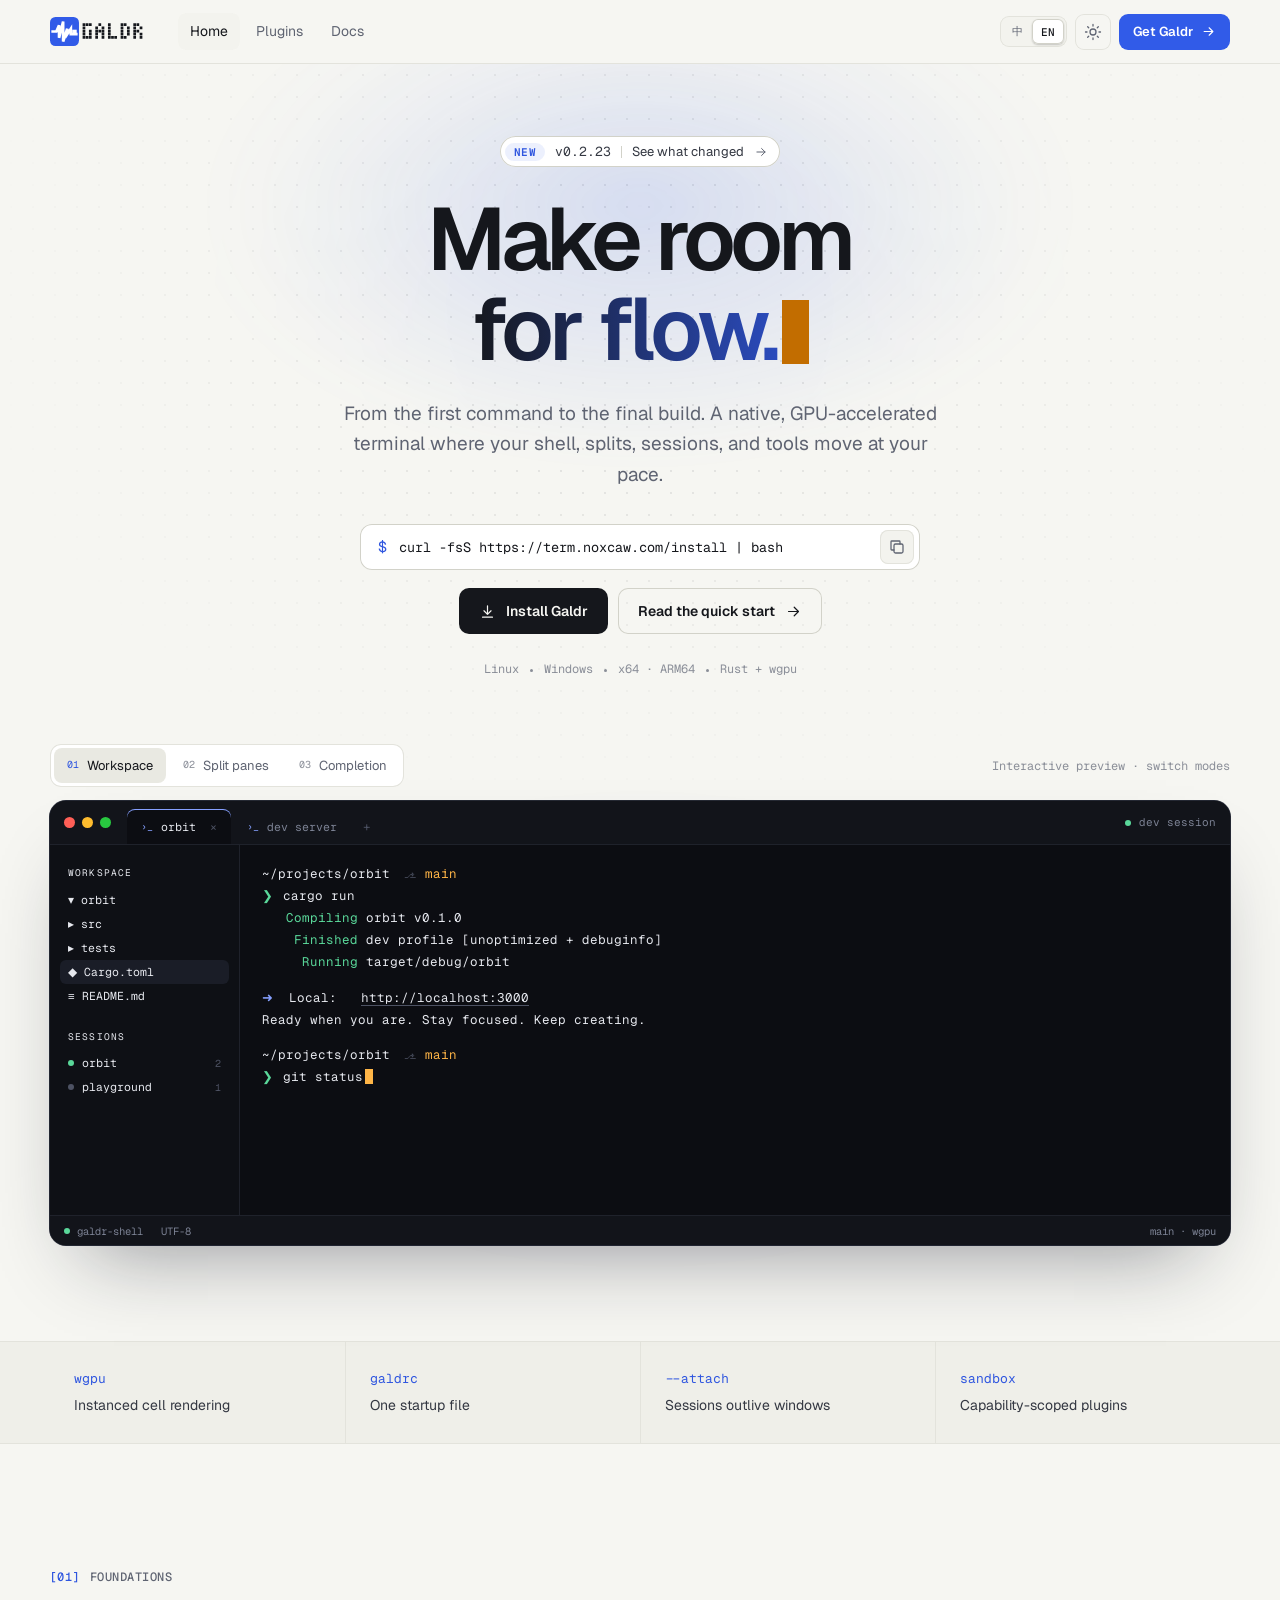
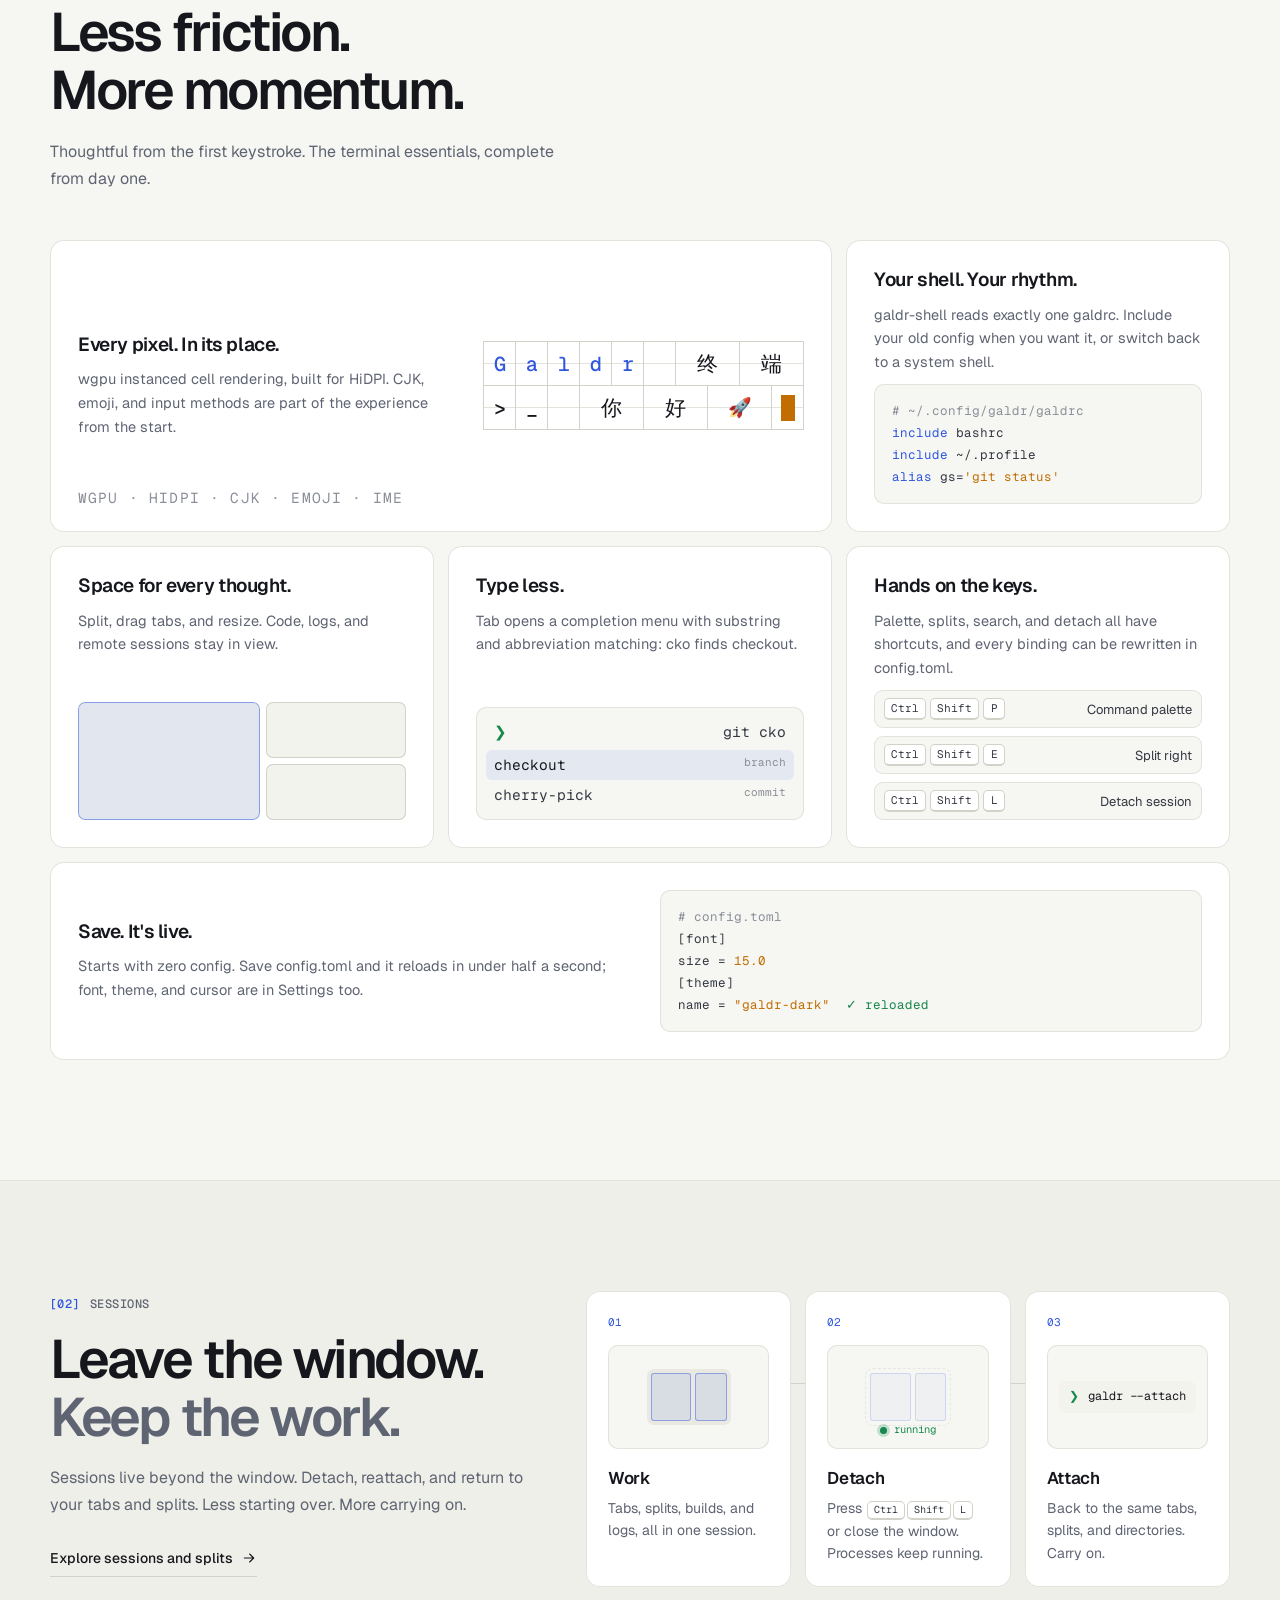
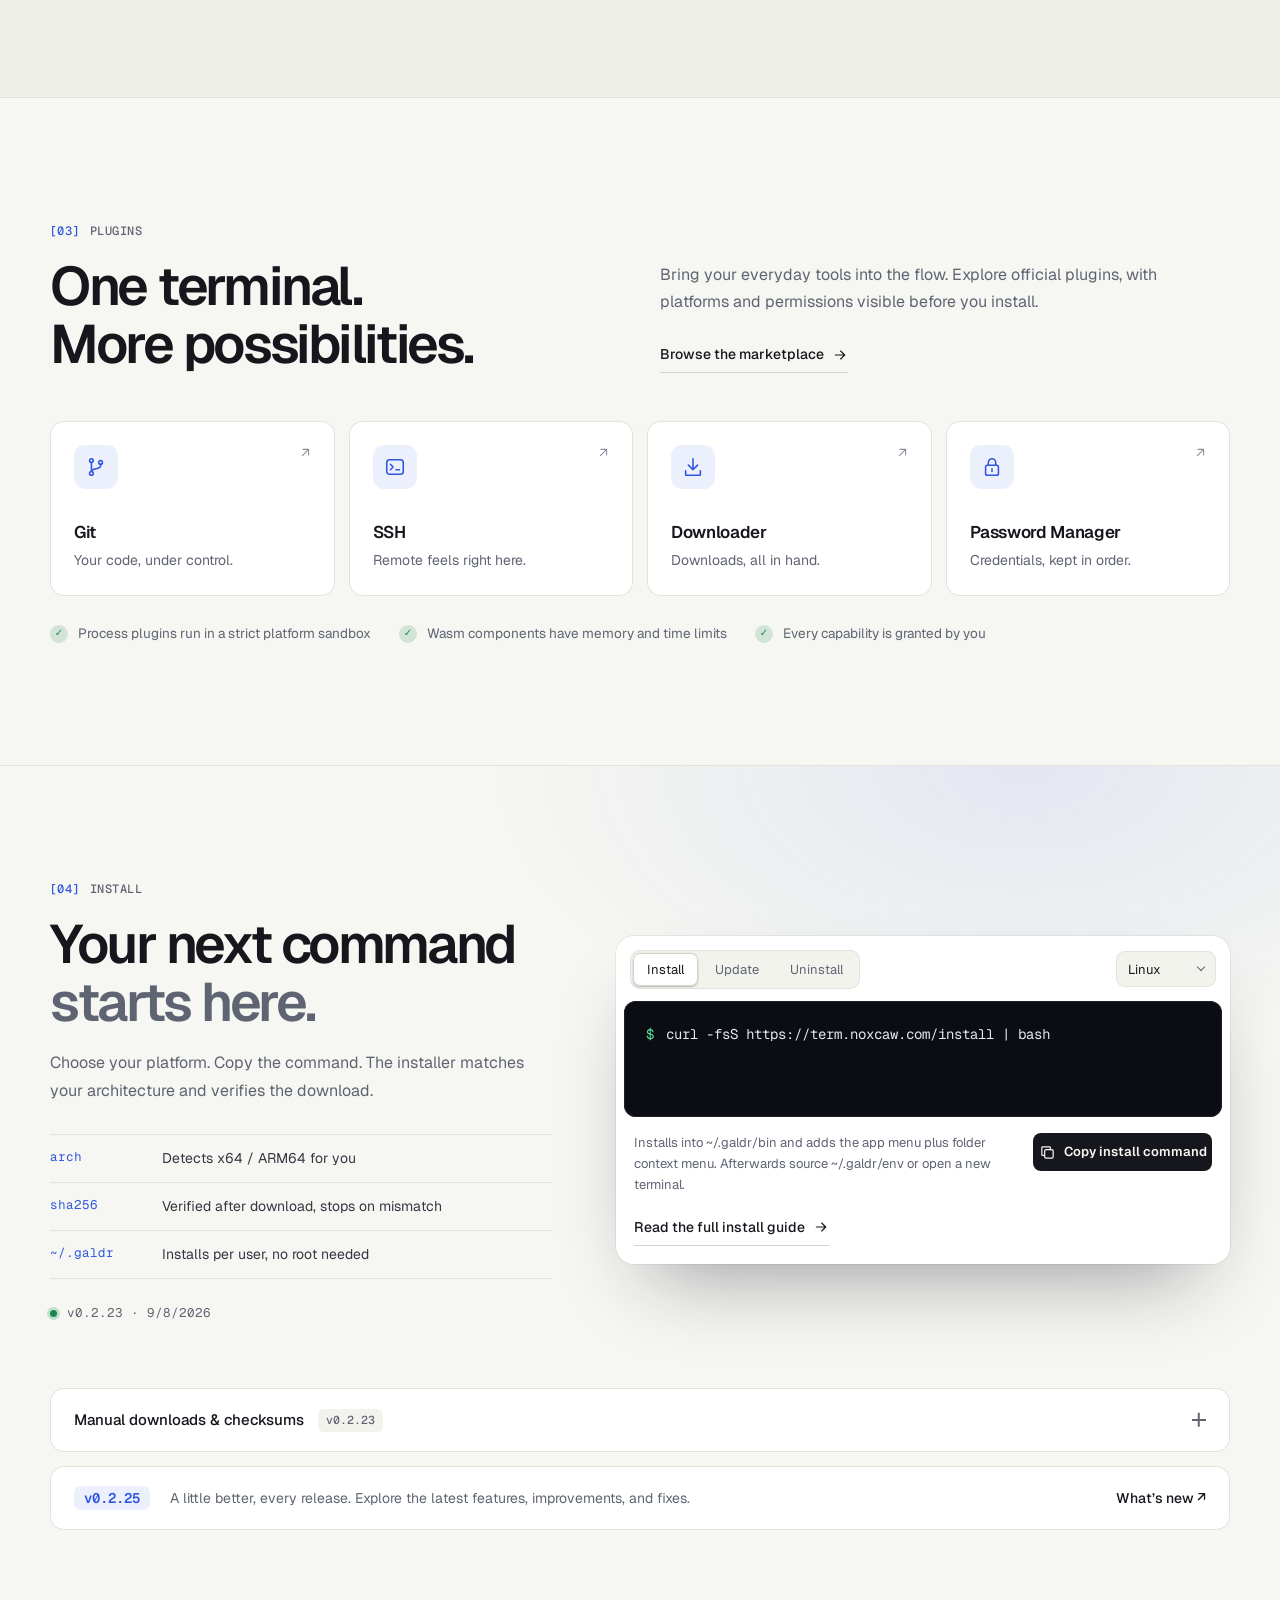
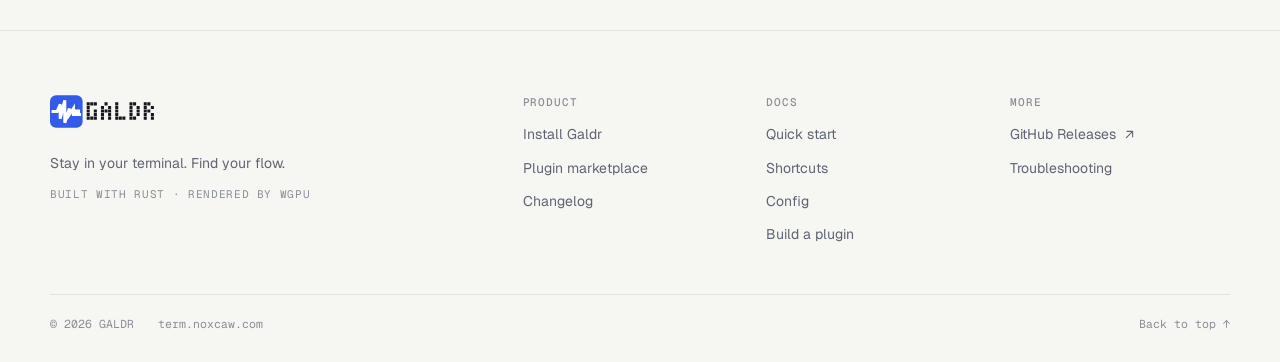
==== commit 904c436c: "Publish hub for v0.2.25" ====
--- a/index.html
+++ b/index.html
@@ -12,12 +12,12 @@
   <meta property="og:title" content="Galdr — Make room for flow.">
   <meta property="og:description" content="A native, GPU-accelerated terminal. Your shell, sessions, and tools, together.">
   <meta property="og:url" content="https://term.noxcaw.com/">
-  <link rel="icon" href="./assets/favicon.svg?v=v0.2.24-1790137714" type="image/svg+xml">
+  <link rel="icon" href="./assets/favicon.svg?v=v0.2.25-1790141839" type="image/svg+xml">
   <script>try{var t=localStorage.getItem('galdr-theme');if(t==='light'||t==='dark')document.documentElement.dataset.theme=t}catch(e){}</script>
   <link rel="preconnect" href="https://fonts.googleapis.com">
   <link rel="preconnect" href="https://fonts.gstatic.com" crossorigin>
   <link href="https://fonts.googleapis.com/css2?family=Geist:wght@400;500;600;700&amp;family=Geist+Mono:wght@400;500&amp;display=swap" rel="stylesheet">
-  <link rel="stylesheet" href="./assets/style.css?v=v0.2.24-1790137714">
+  <link rel="stylesheet" href="./assets/style.css?v=v0.2.25-1790141839">
 </head>
 <body class="page-home">
   <a class="skip-link" href="#main" data-i18n="a11y.skip">跳到正文</a>
@@ -317,6 +317,6 @@
     </div>
     <div class="wrap footer-base"><span class="mono">© 2026 GALDR</span><span class="mono footer-host">term.noxcaw.com</span><a class="mono" href="#main" data-i18n="footer.backTop">回到顶部 ↑</a></div>
   </footer>
-  <script src="./assets/i18n.js?v=v0.2.24-1790137714"></script><script src="./assets/stage.js?v=v0.2.24-1790137714"></script><script src="./assets/whats-new.js?v=v0.2.24-1790137714"></script><script src="./assets/app.js?v=v0.2.24-1790137714"></script>
+  <script src="./assets/i18n.js?v=v0.2.25-1790141839"></script><script src="./assets/stage.js?v=v0.2.25-1790141839"></script><script src="./assets/whats-new.js?v=v0.2.25-1790141839"></script><script src="./assets/app.js?v=v0.2.25-1790141839"></script>
 </body>
 </html>
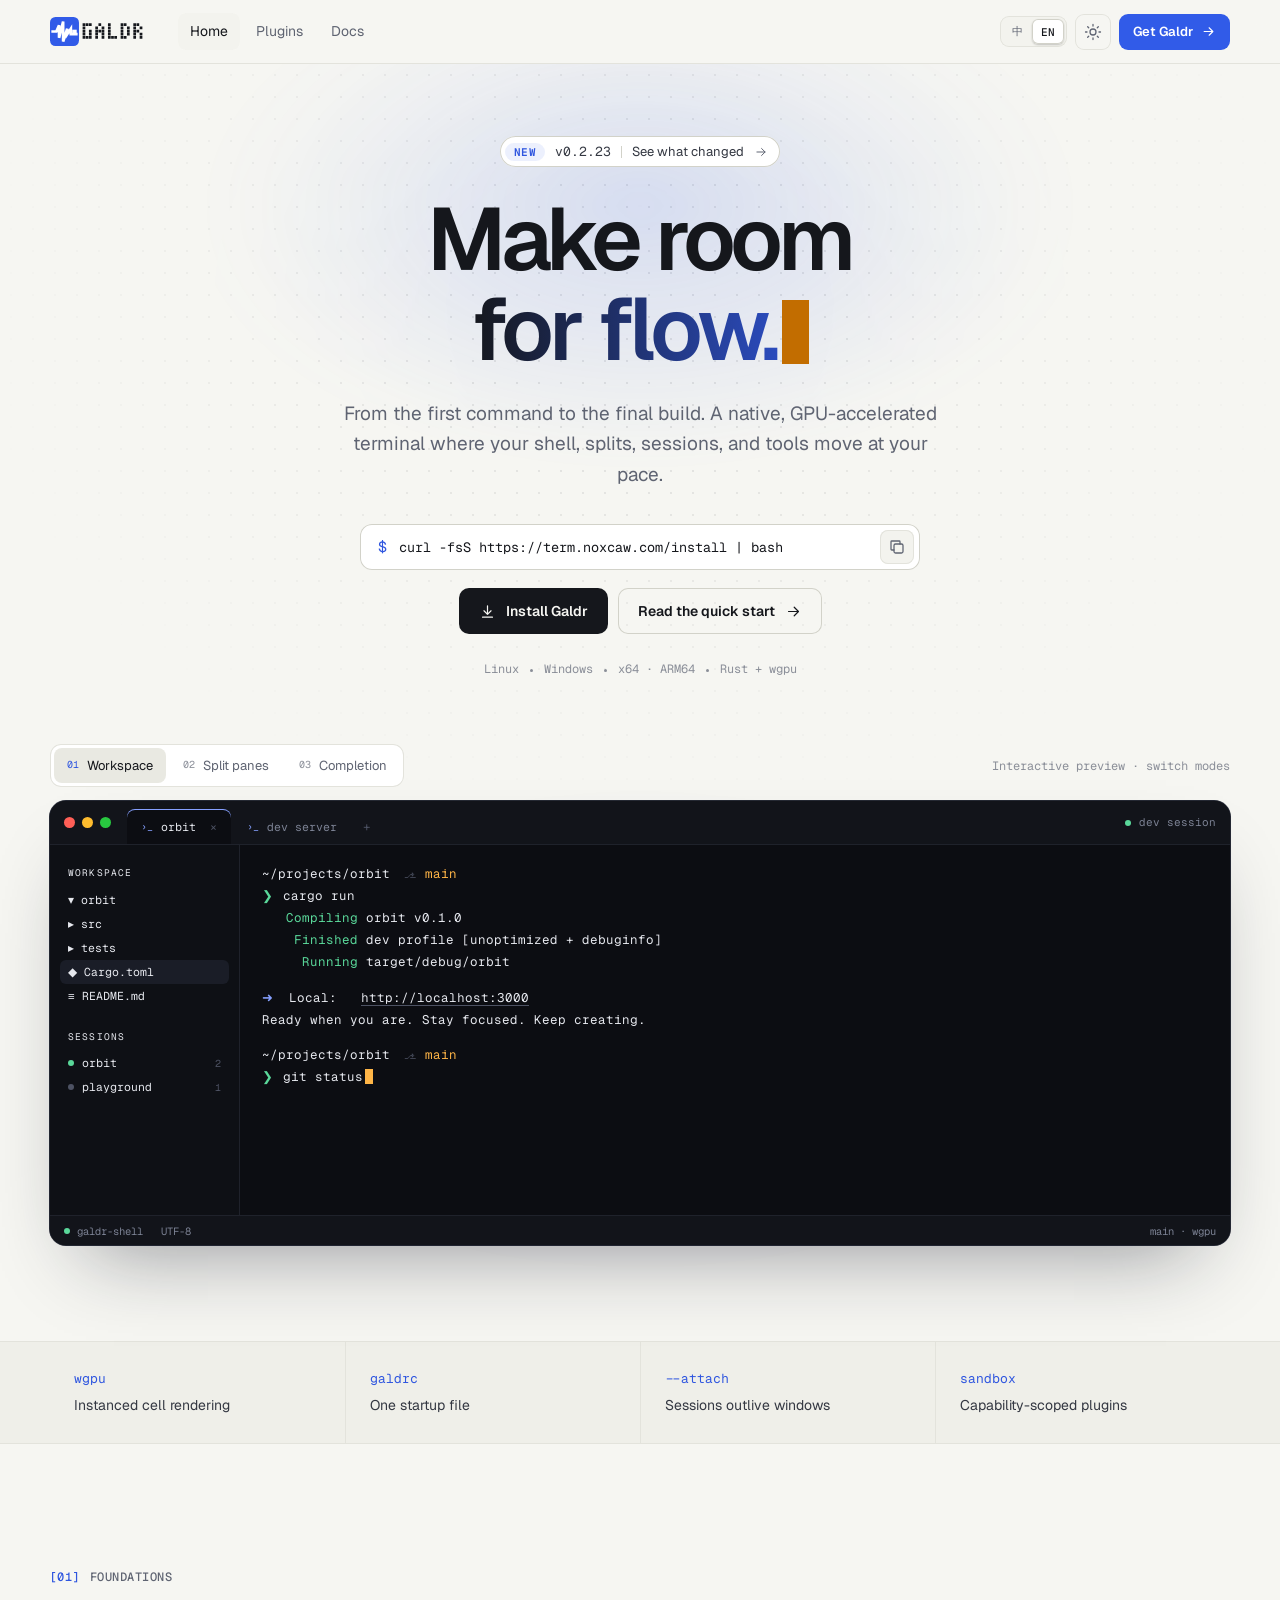
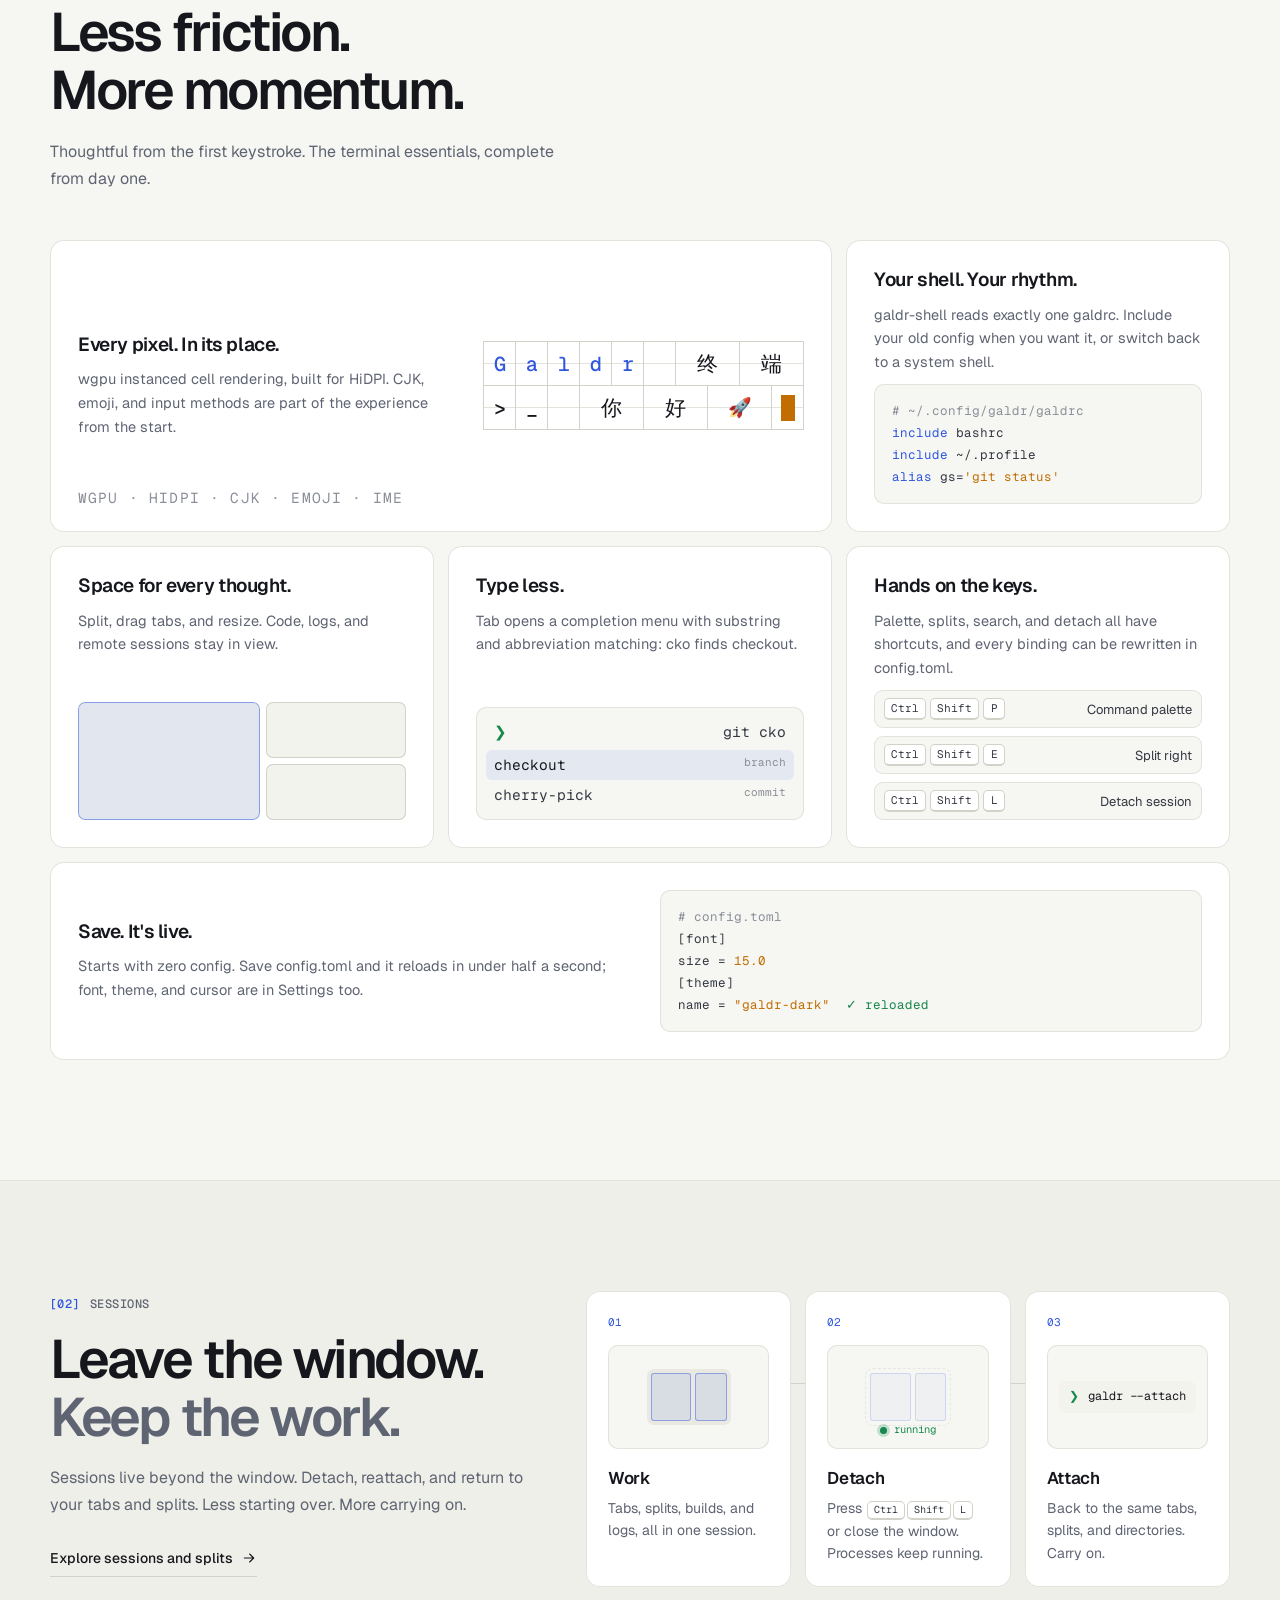
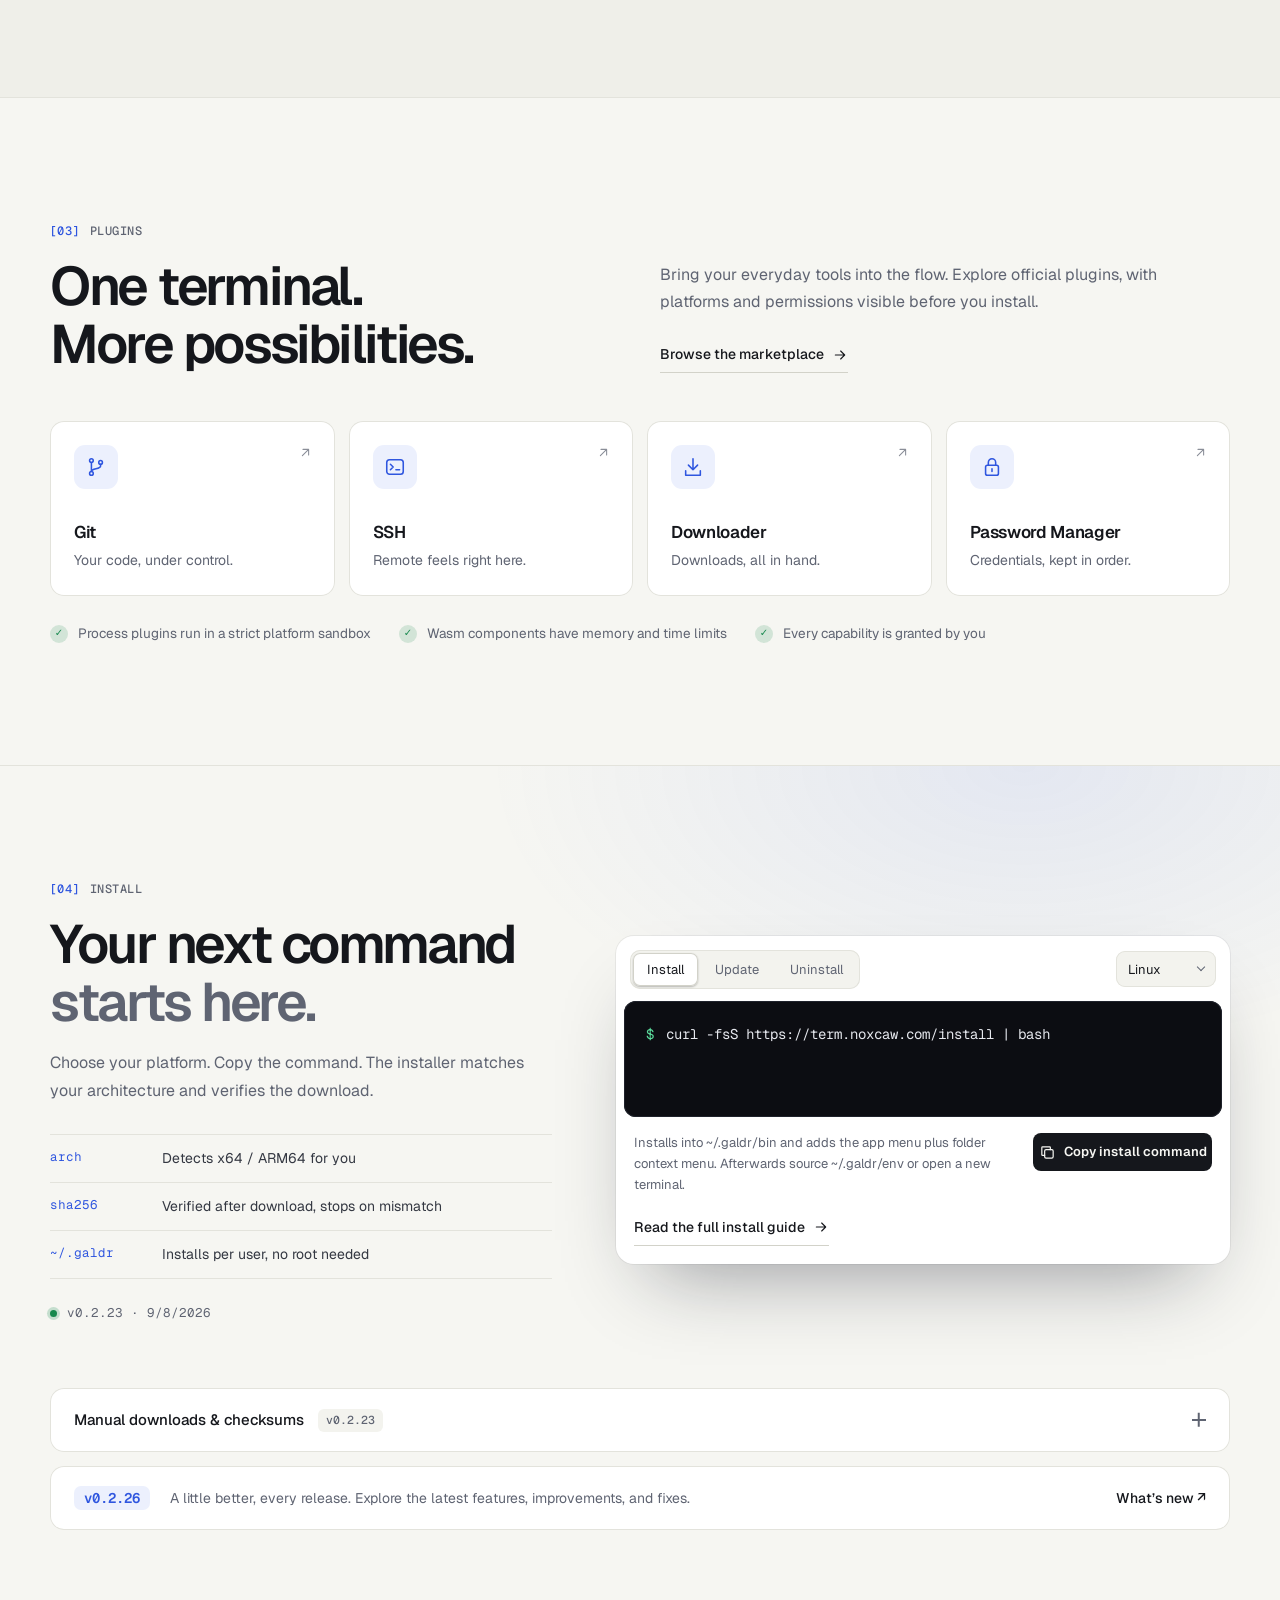
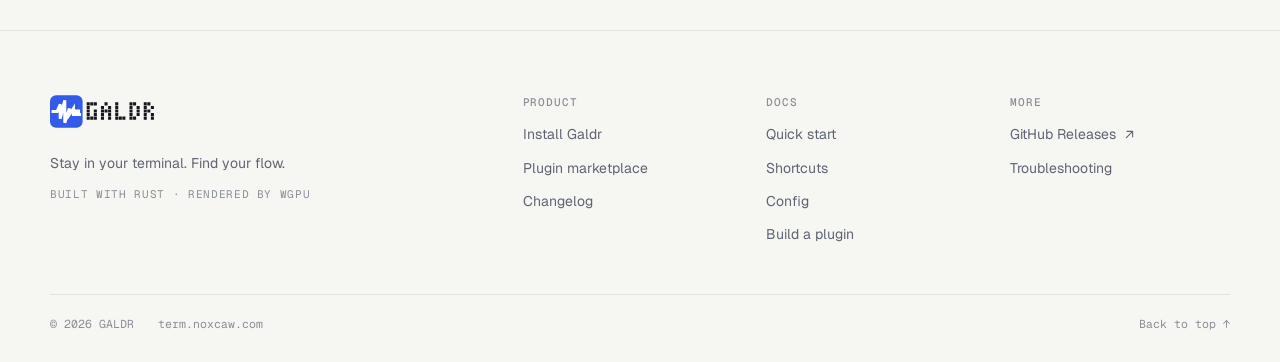
==== commit 7c9b7773: "Publish hub for v0.2.26" ====
--- a/index.html
+++ b/index.html
@@ -12,12 +12,12 @@
   <meta property="og:title" content="Galdr — Make room for flow.">
   <meta property="og:description" content="A native, GPU-accelerated terminal. Your shell, sessions, and tools, together.">
   <meta property="og:url" content="https://term.noxcaw.com/">
-  <link rel="icon" href="./assets/favicon.svg?v=v0.2.25-1790141839" type="image/svg+xml">
+  <link rel="icon" href="./assets/favicon.svg?v=v0.2.26-1790143294" type="image/svg+xml">
   <script>try{var t=localStorage.getItem('galdr-theme');if(t==='light'||t==='dark')document.documentElement.dataset.theme=t}catch(e){}</script>
   <link rel="preconnect" href="https://fonts.googleapis.com">
   <link rel="preconnect" href="https://fonts.gstatic.com" crossorigin>
   <link href="https://fonts.googleapis.com/css2?family=Geist:wght@400;500;600;700&amp;family=Geist+Mono:wght@400;500&amp;display=swap" rel="stylesheet">
-  <link rel="stylesheet" href="./assets/style.css?v=v0.2.25-1790141839">
+  <link rel="stylesheet" href="./assets/style.css?v=v0.2.26-1790143294">
 </head>
 <body class="page-home">
   <a class="skip-link" href="#main" data-i18n="a11y.skip">跳到正文</a>
@@ -317,6 +317,6 @@
     </div>
     <div class="wrap footer-base"><span class="mono">© 2026 GALDR</span><span class="mono footer-host">term.noxcaw.com</span><a class="mono" href="#main" data-i18n="footer.backTop">回到顶部 ↑</a></div>
   </footer>
-  <script src="./assets/i18n.js?v=v0.2.25-1790141839"></script><script src="./assets/stage.js?v=v0.2.25-1790141839"></script><script src="./assets/whats-new.js?v=v0.2.25-1790141839"></script><script src="./assets/app.js?v=v0.2.25-1790141839"></script>
+  <script src="./assets/i18n.js?v=v0.2.26-1790143294"></script><script src="./assets/stage.js?v=v0.2.26-1790143294"></script><script src="./assets/whats-new.js?v=v0.2.26-1790143294"></script><script src="./assets/app.js?v=v0.2.26-1790143294"></script>
 </body>
 </html>
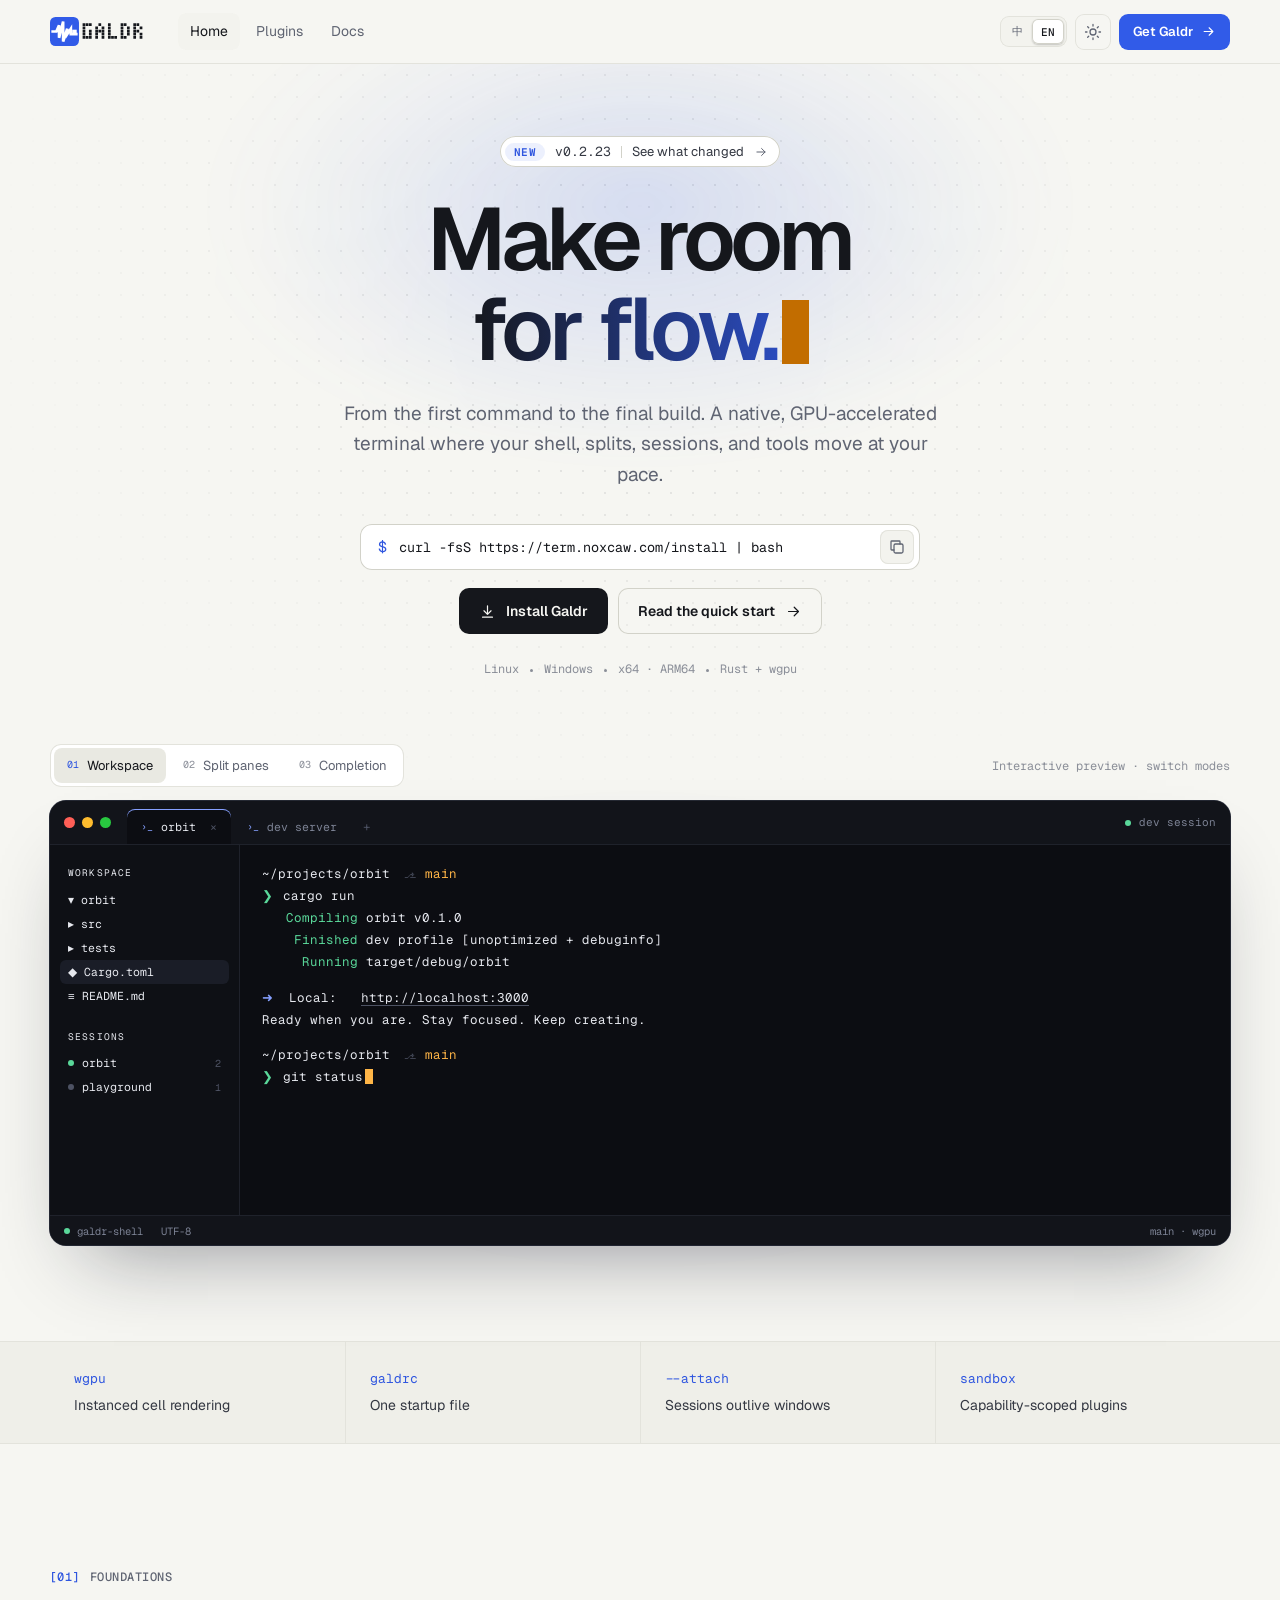
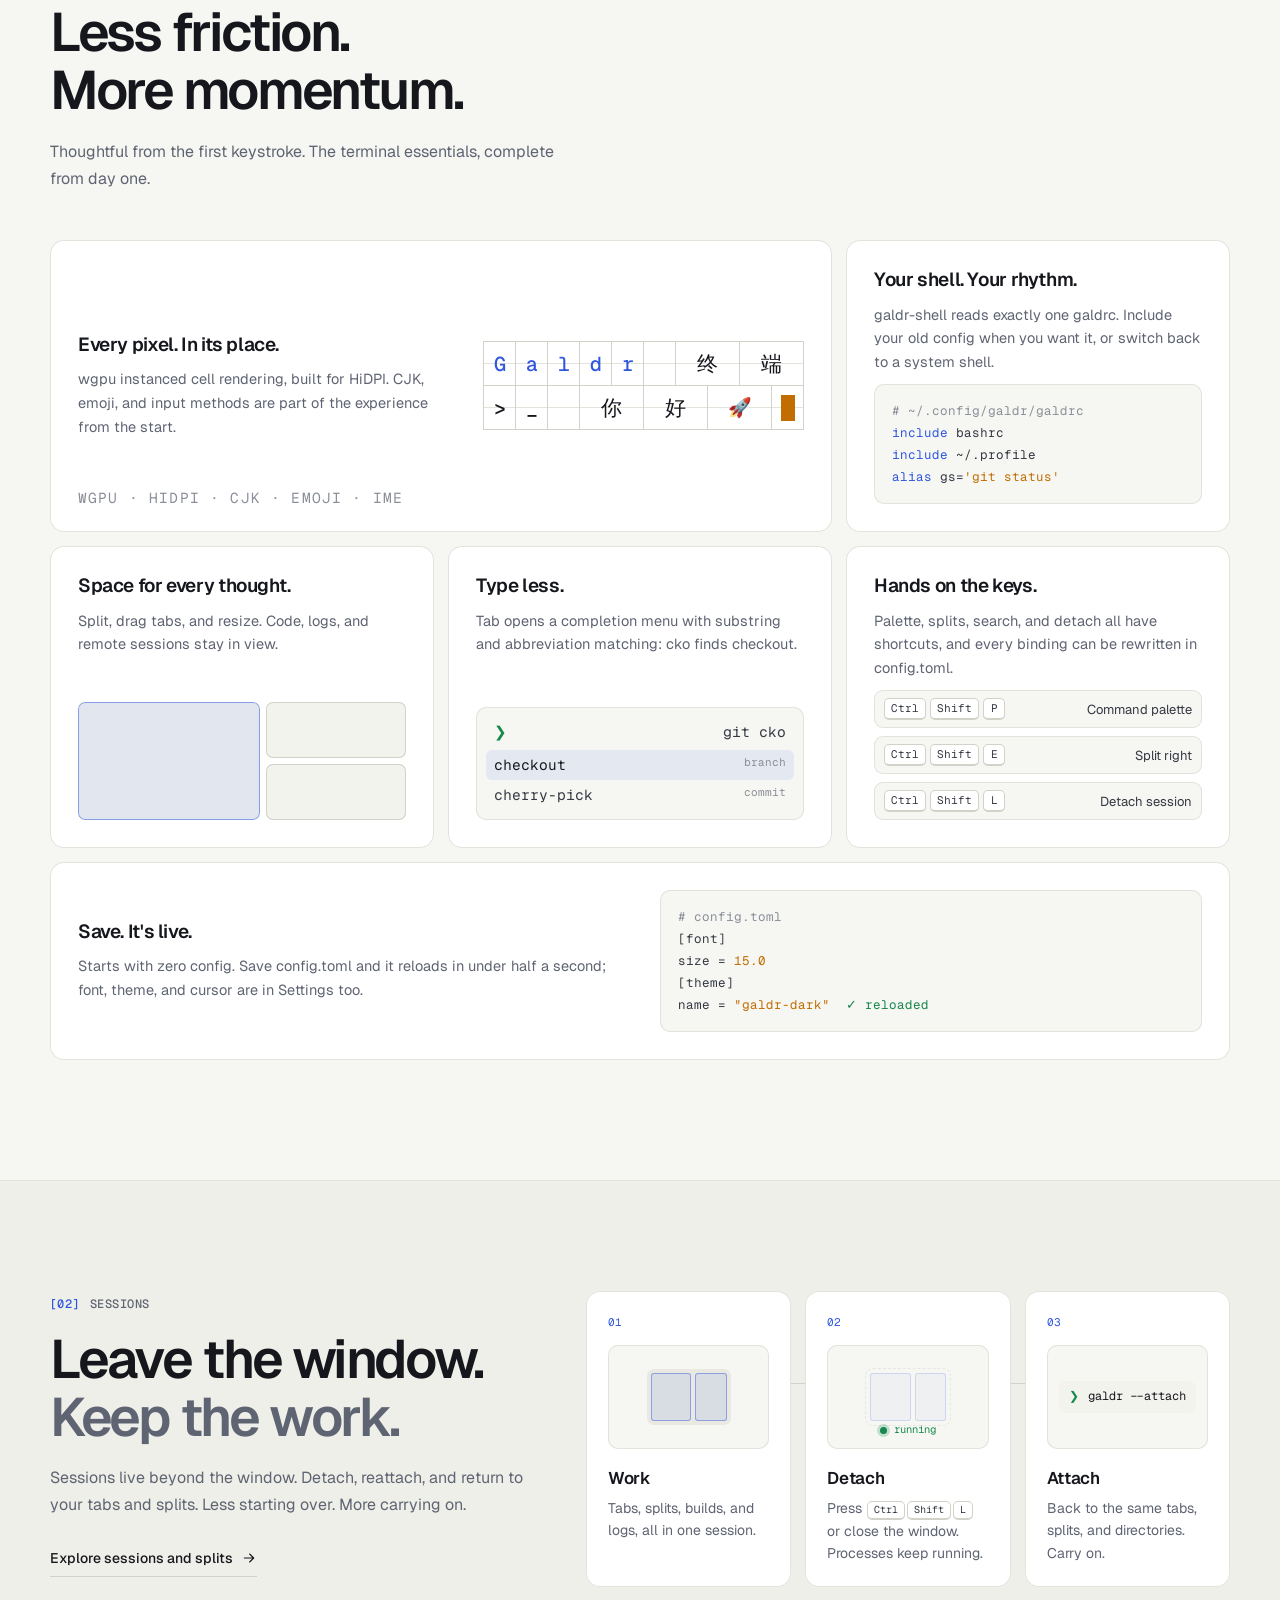
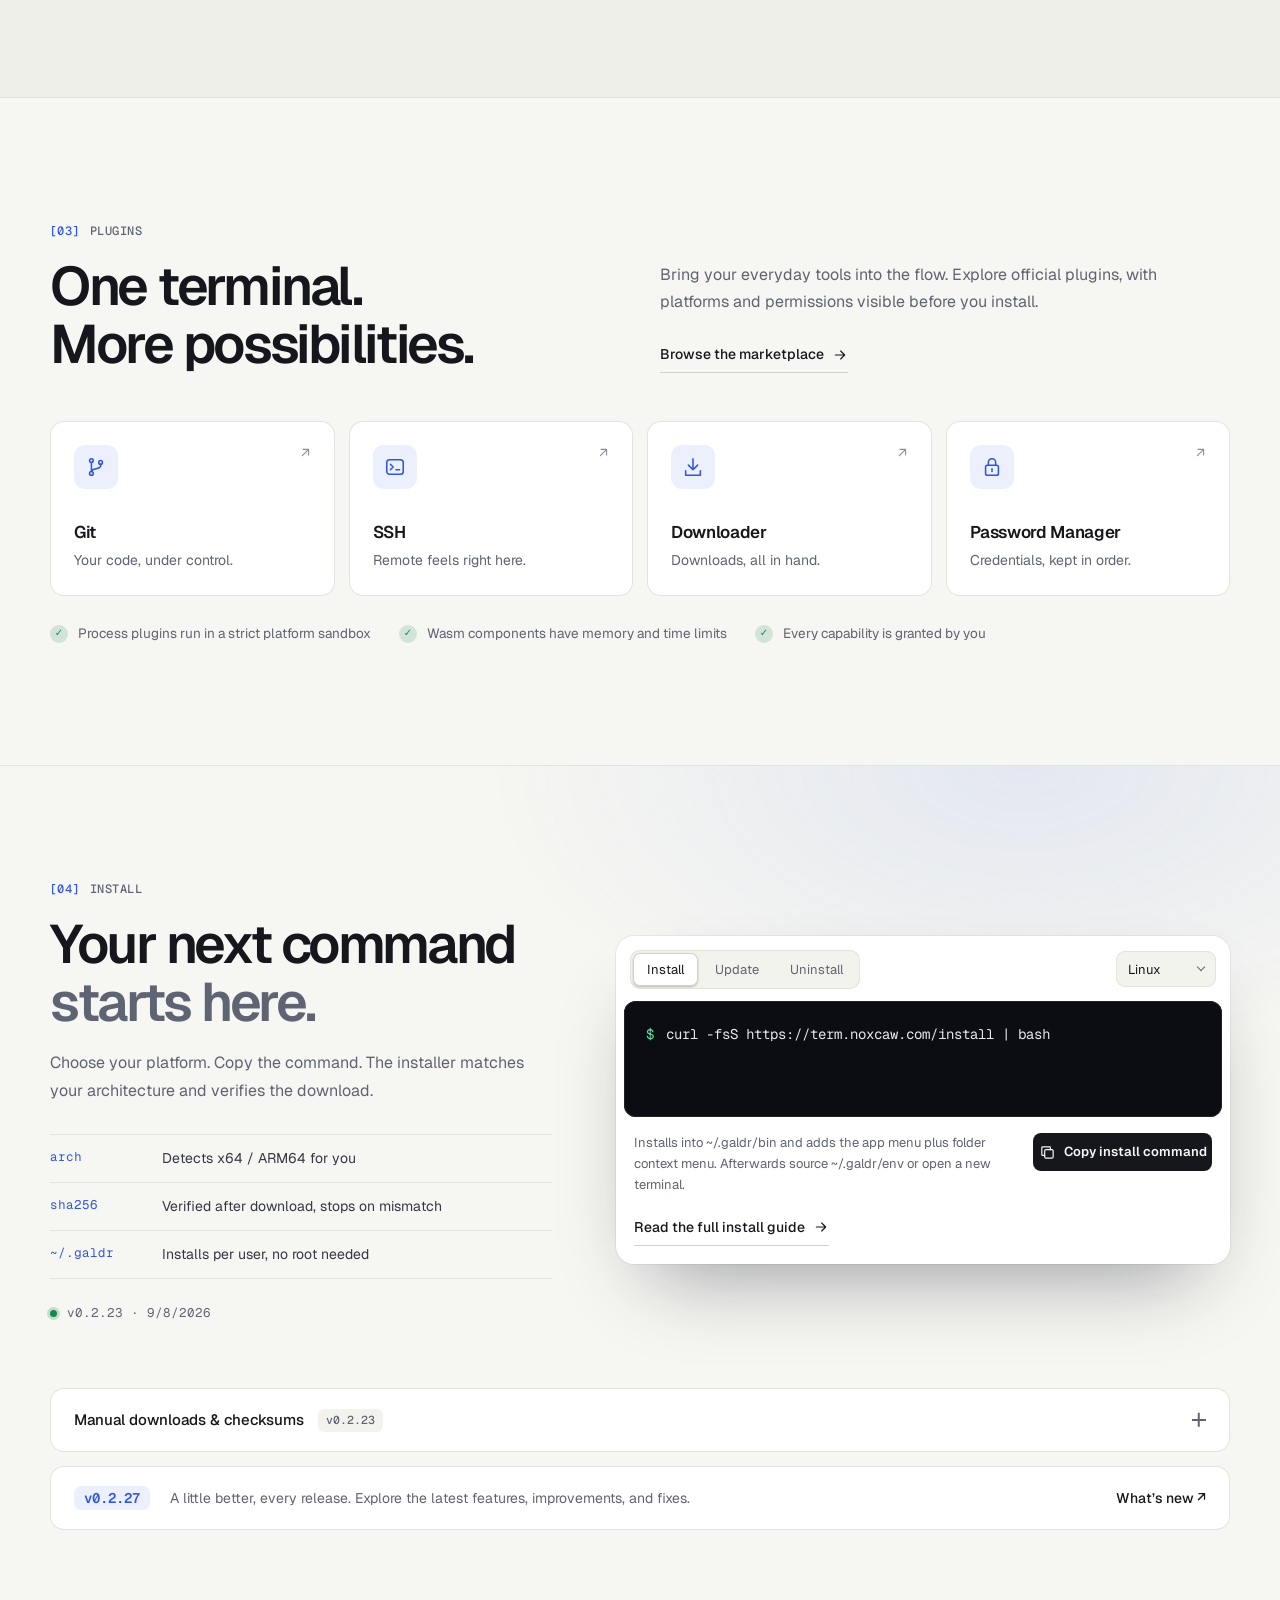
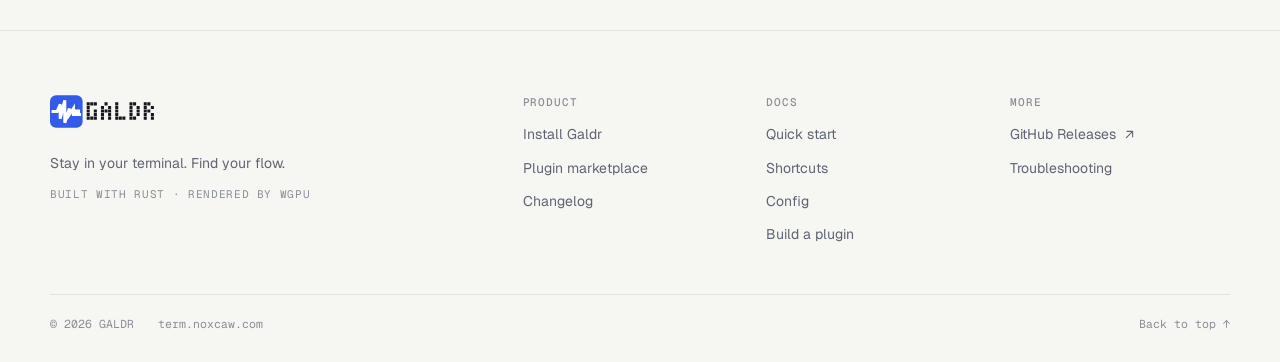
==== commit c50dd519: "Publish hub for v0.2.27" ====
--- a/index.html
+++ b/index.html
@@ -12,12 +12,12 @@
   <meta property="og:title" content="Galdr — Make room for flow.">
   <meta property="og:description" content="A native, GPU-accelerated terminal. Your shell, sessions, and tools, together.">
   <meta property="og:url" content="https://term.noxcaw.com/">
-  <link rel="icon" href="./assets/favicon.svg?v=v0.2.26-1790143294" type="image/svg+xml">
+  <link rel="icon" href="./assets/favicon.svg?v=v0.2.27-1790153694" type="image/svg+xml">
   <script>try{var t=localStorage.getItem('galdr-theme');if(t==='light'||t==='dark')document.documentElement.dataset.theme=t}catch(e){}</script>
   <link rel="preconnect" href="https://fonts.googleapis.com">
   <link rel="preconnect" href="https://fonts.gstatic.com" crossorigin>
   <link href="https://fonts.googleapis.com/css2?family=Geist:wght@400;500;600;700&amp;family=Geist+Mono:wght@400;500&amp;display=swap" rel="stylesheet">
-  <link rel="stylesheet" href="./assets/style.css?v=v0.2.26-1790143294">
+  <link rel="stylesheet" href="./assets/style.css?v=v0.2.27-1790153694">
 </head>
 <body class="page-home">
   <a class="skip-link" href="#main" data-i18n="a11y.skip">跳到正文</a>
@@ -317,6 +317,6 @@
     </div>
     <div class="wrap footer-base"><span class="mono">© 2026 GALDR</span><span class="mono footer-host">term.noxcaw.com</span><a class="mono" href="#main" data-i18n="footer.backTop">回到顶部 ↑</a></div>
   </footer>
-  <script src="./assets/i18n.js?v=v0.2.26-1790143294"></script><script src="./assets/stage.js?v=v0.2.26-1790143294"></script><script src="./assets/whats-new.js?v=v0.2.26-1790143294"></script><script src="./assets/app.js?v=v0.2.26-1790143294"></script>
+  <script src="./assets/i18n.js?v=v0.2.27-1790153694"></script><script src="./assets/stage.js?v=v0.2.27-1790153694"></script><script src="./assets/whats-new.js?v=v0.2.27-1790153694"></script><script src="./assets/app.js?v=v0.2.27-1790153694"></script>
 </body>
 </html>
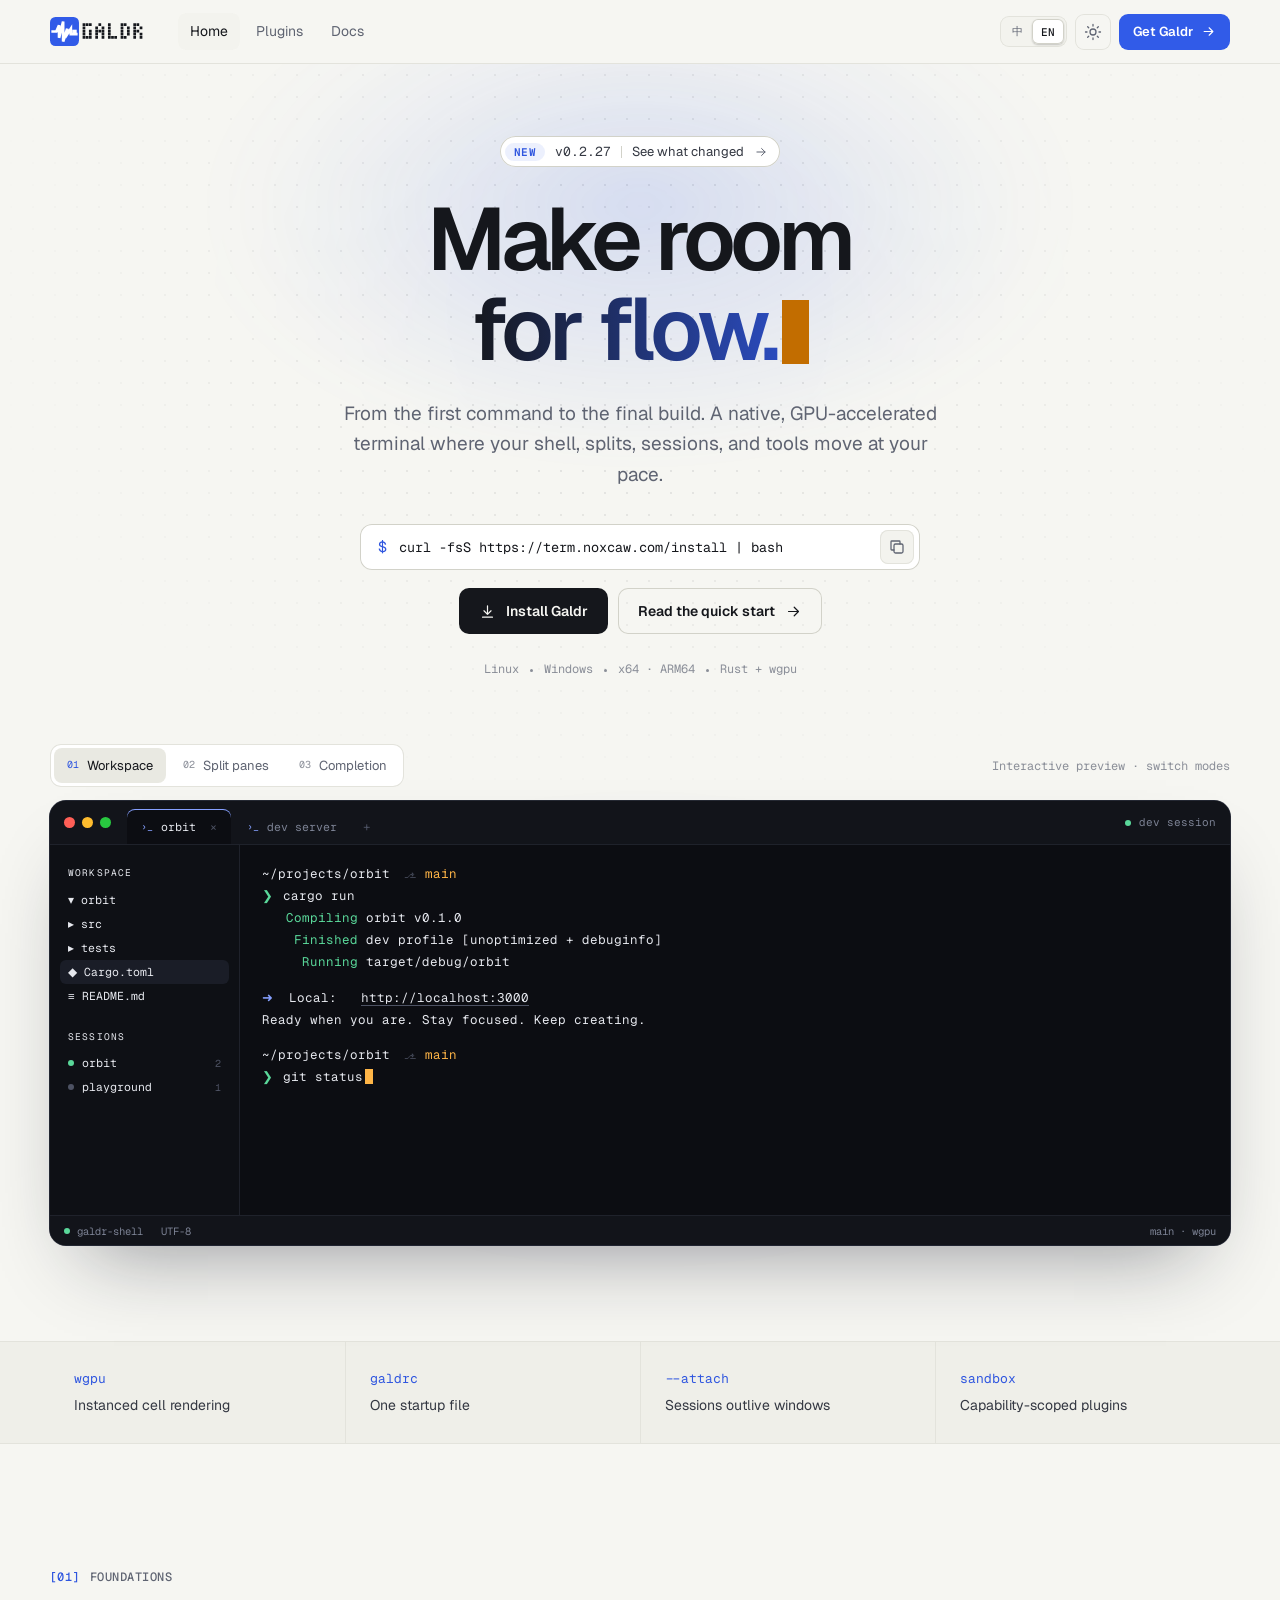
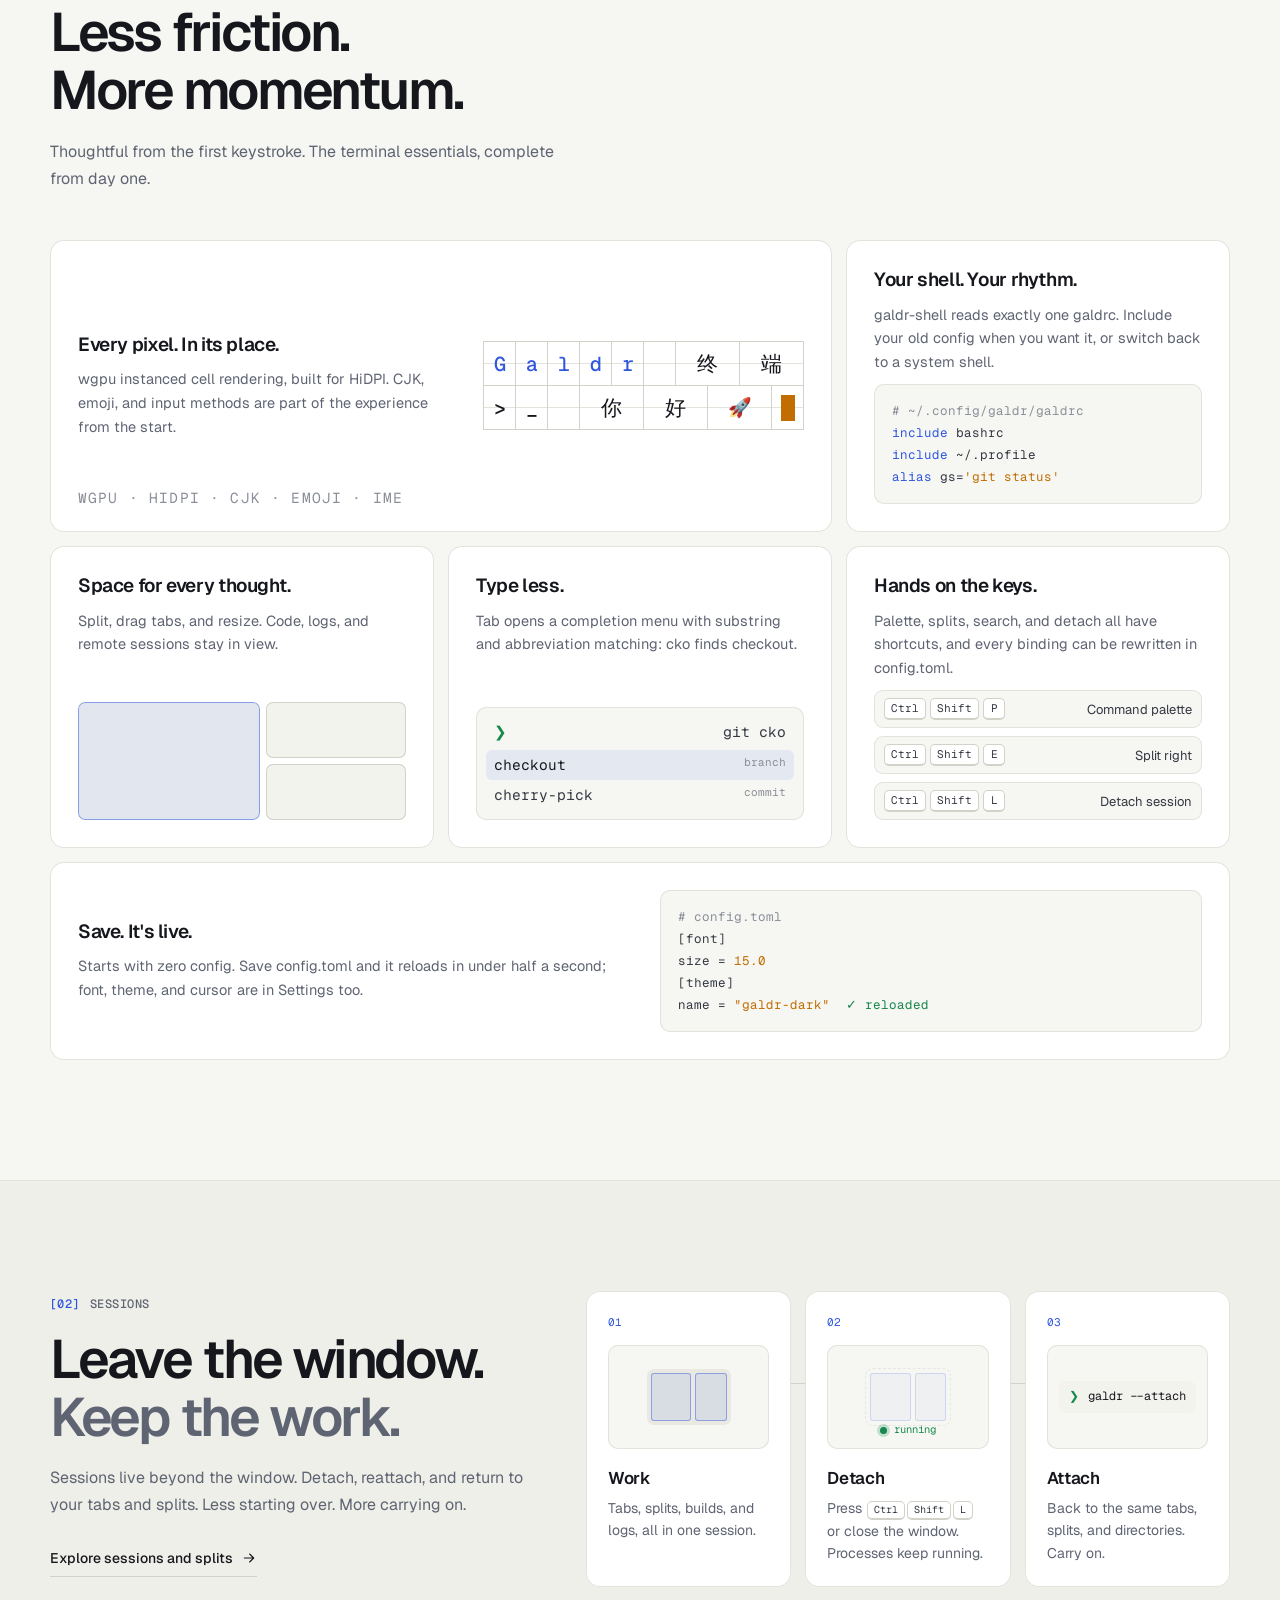
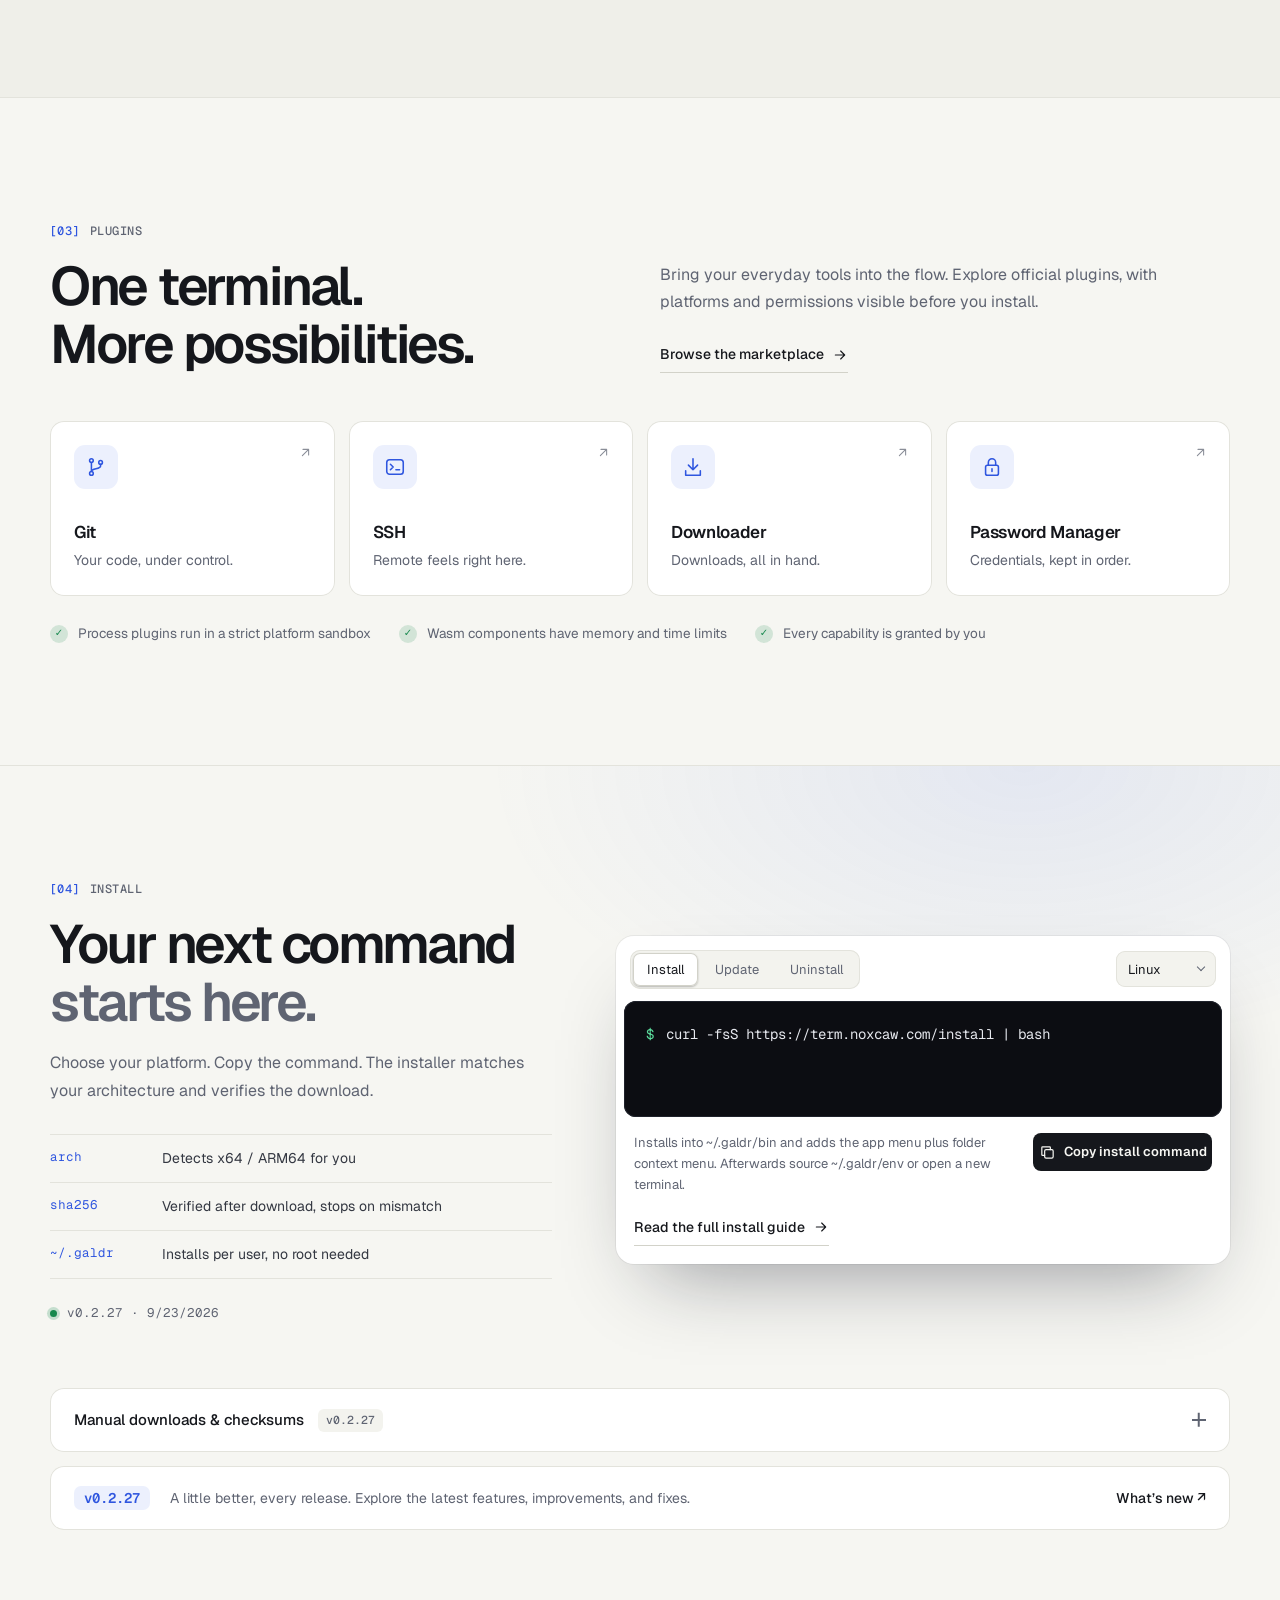
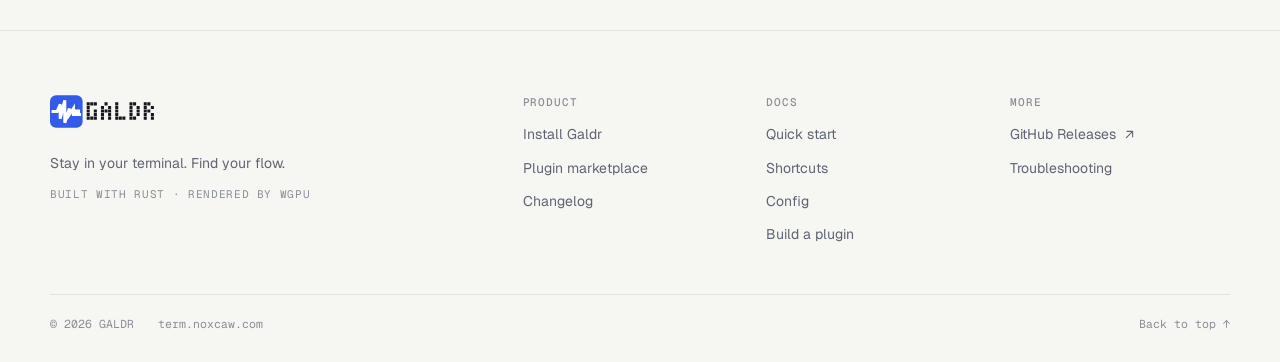
==== commit 3b795c63: "Publish hub for v0.2.27" ====
--- a/index.html
+++ b/index.html
@@ -12,12 +12,12 @@
   <meta property="og:title" content="Galdr — Make room for flow.">
   <meta property="og:description" content="A native, GPU-accelerated terminal. Your shell, sessions, and tools, together.">
   <meta property="og:url" content="https://term.noxcaw.com/">
-  <link rel="icon" href="./assets/favicon.svg?v=v0.2.27-1790153694" type="image/svg+xml">
+  <link rel="icon" href="./assets/favicon.svg?v=v0.2.27-1790158605" type="image/svg+xml">
   <script>try{var t=localStorage.getItem('galdr-theme');if(t==='light'||t==='dark')document.documentElement.dataset.theme=t}catch(e){}</script>
   <link rel="preconnect" href="https://fonts.googleapis.com">
   <link rel="preconnect" href="https://fonts.gstatic.com" crossorigin>
   <link href="https://fonts.googleapis.com/css2?family=Geist:wght@400;500;600;700&amp;family=Geist+Mono:wght@400;500&amp;display=swap" rel="stylesheet">
-  <link rel="stylesheet" href="./assets/style.css?v=v0.2.27-1790153694">
+  <link rel="stylesheet" href="./assets/style.css?v=v0.2.27-1790158605">
 </head>
 <body class="page-home">
   <a class="skip-link" href="#main" data-i18n="a11y.skip">跳到正文</a>
@@ -317,6 +317,6 @@
     </div>
     <div class="wrap footer-base"><span class="mono">© 2026 GALDR</span><span class="mono footer-host">term.noxcaw.com</span><a class="mono" href="#main" data-i18n="footer.backTop">回到顶部 ↑</a></div>
   </footer>
-  <script src="./assets/i18n.js?v=v0.2.27-1790153694"></script><script src="./assets/stage.js?v=v0.2.27-1790153694"></script><script src="./assets/whats-new.js?v=v0.2.27-1790153694"></script><script src="./assets/app.js?v=v0.2.27-1790153694"></script>
+  <script src="./assets/i18n.js?v=v0.2.27-1790158605"></script><script src="./assets/stage.js?v=v0.2.27-1790158605"></script><script src="./assets/whats-new.js?v=v0.2.27-1790158605"></script><script src="./assets/app.js?v=v0.2.27-1790158605"></script>
 </body>
 </html>
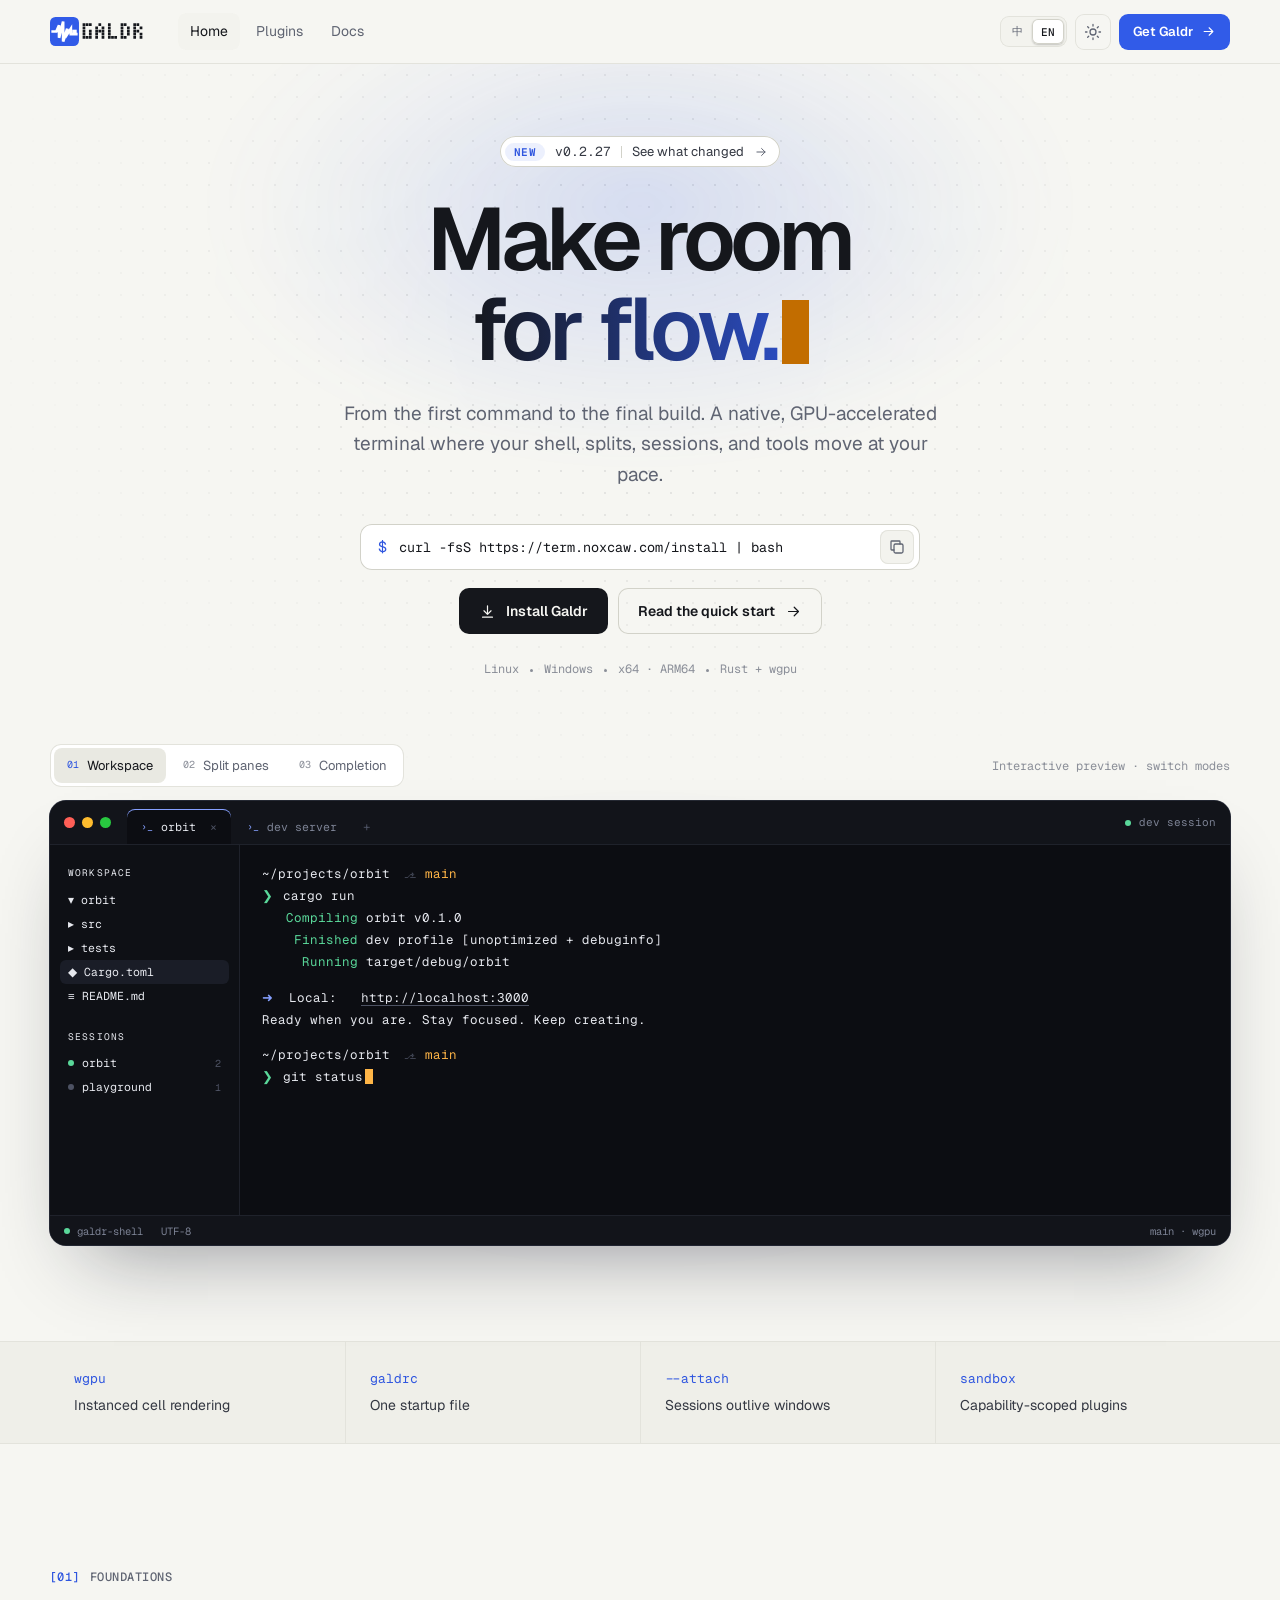
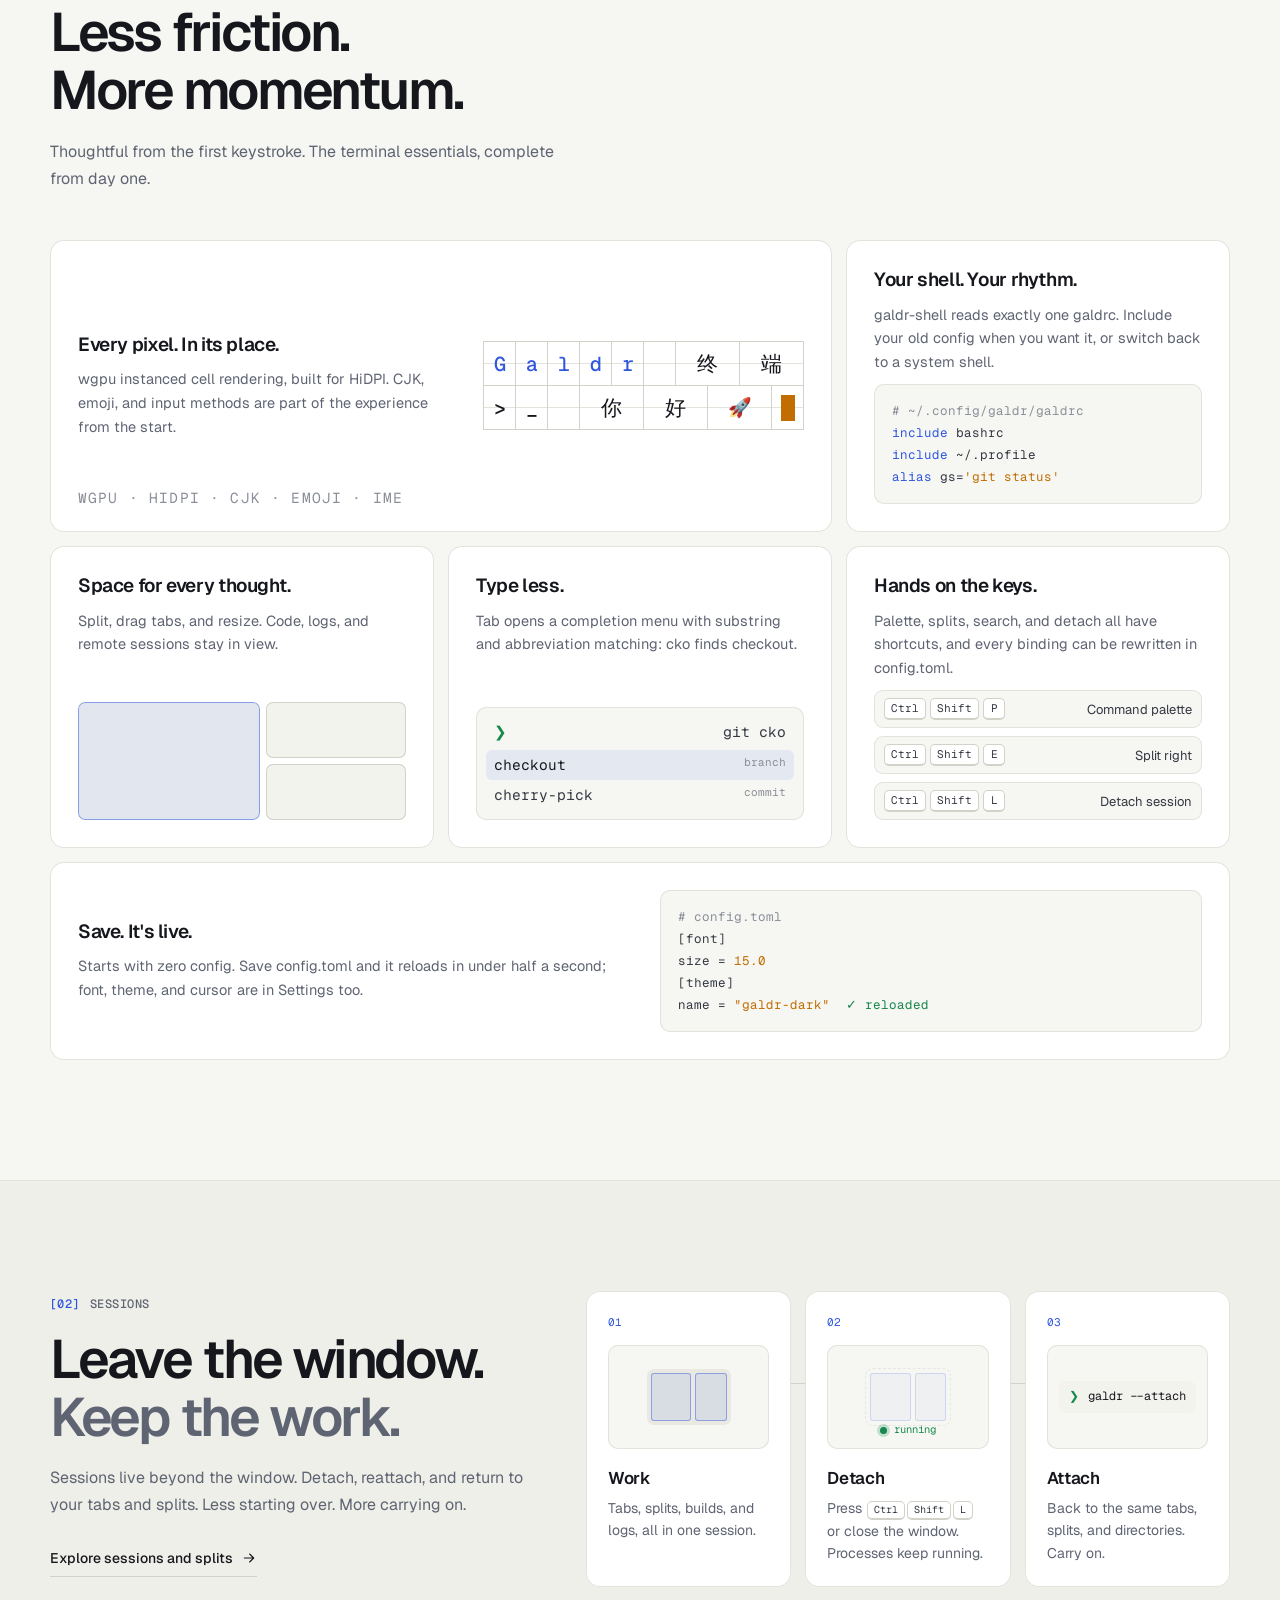
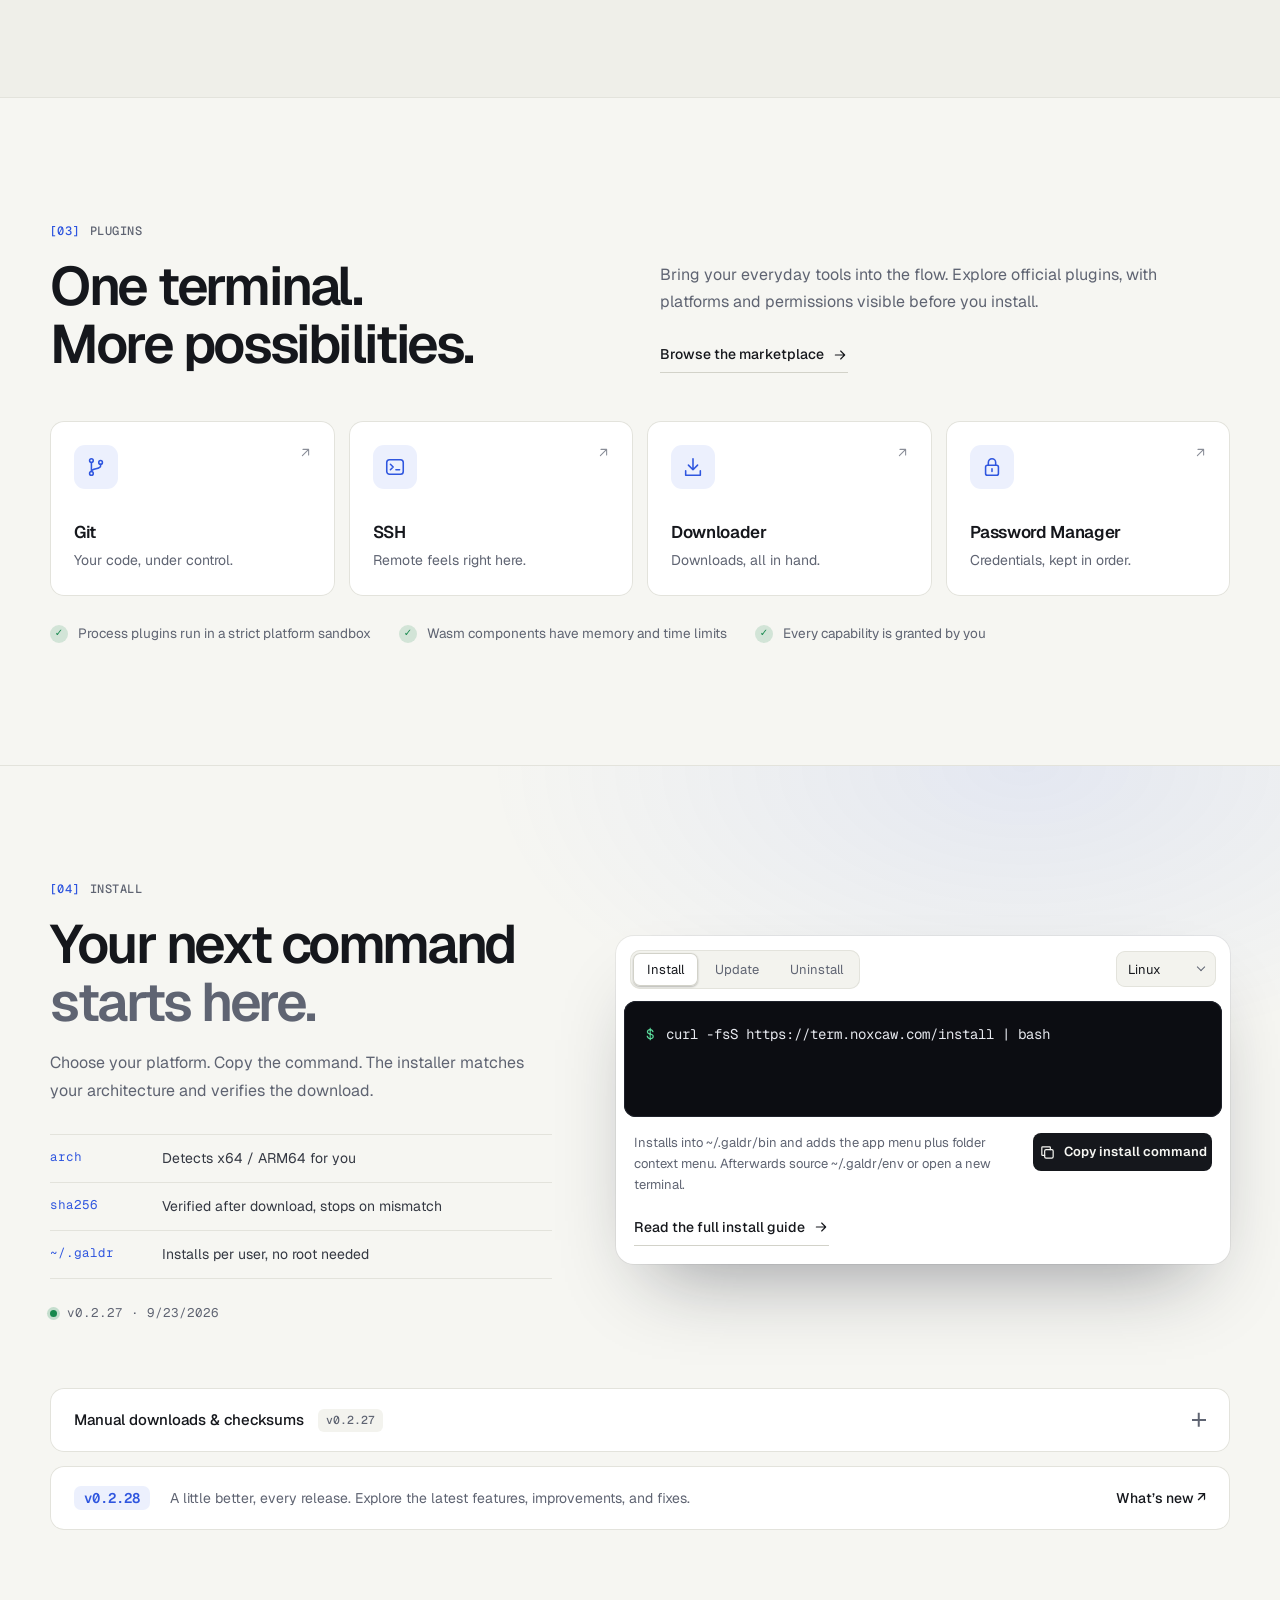
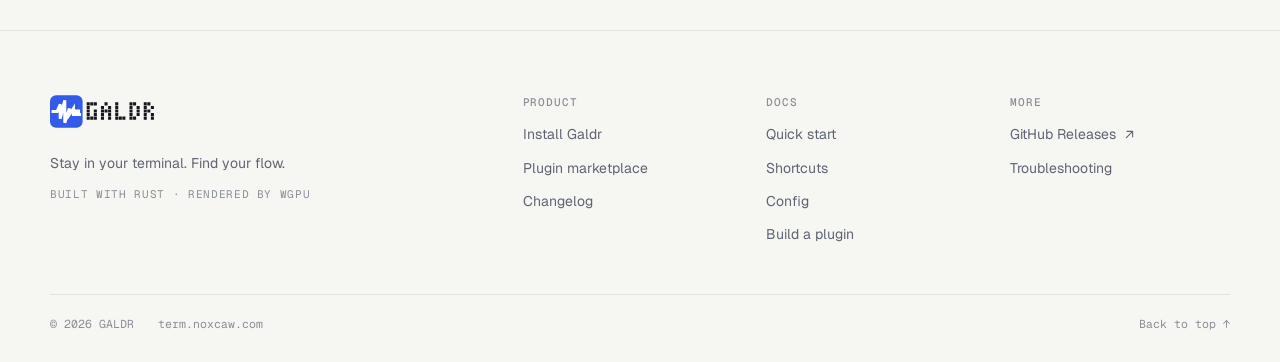
==== commit 6ddcf77d: "Publish hub for v0.2.28" ====
--- a/index.html
+++ b/index.html
@@ -12,12 +12,12 @@
   <meta property="og:title" content="Galdr — Make room for flow.">
   <meta property="og:description" content="A native, GPU-accelerated terminal. Your shell, sessions, and tools, together.">
   <meta property="og:url" content="https://term.noxcaw.com/">
-  <link rel="icon" href="./assets/favicon.svg?v=v0.2.27-1790158605" type="image/svg+xml">
+  <link rel="icon" href="./assets/favicon.svg?v=v0.2.28-1790175442" type="image/svg+xml">
   <script>try{var t=localStorage.getItem('galdr-theme');if(t==='light'||t==='dark')document.documentElement.dataset.theme=t}catch(e){}</script>
   <link rel="preconnect" href="https://fonts.googleapis.com">
   <link rel="preconnect" href="https://fonts.gstatic.com" crossorigin>
   <link href="https://fonts.googleapis.com/css2?family=Geist:wght@400;500;600;700&amp;family=Geist+Mono:wght@400;500&amp;display=swap" rel="stylesheet">
-  <link rel="stylesheet" href="./assets/style.css?v=v0.2.27-1790158605">
+  <link rel="stylesheet" href="./assets/style.css?v=v0.2.28-1790175442">
 </head>
 <body class="page-home">
   <a class="skip-link" href="#main" data-i18n="a11y.skip">跳到正文</a>
@@ -317,6 +317,6 @@
     </div>
     <div class="wrap footer-base"><span class="mono">© 2026 GALDR</span><span class="mono footer-host">term.noxcaw.com</span><a class="mono" href="#main" data-i18n="footer.backTop">回到顶部 ↑</a></div>
   </footer>
-  <script src="./assets/i18n.js?v=v0.2.27-1790158605"></script><script src="./assets/stage.js?v=v0.2.27-1790158605"></script><script src="./assets/whats-new.js?v=v0.2.27-1790158605"></script><script src="./assets/app.js?v=v0.2.27-1790158605"></script>
+  <script src="./assets/i18n.js?v=v0.2.28-1790175442"></script><script src="./assets/stage.js?v=v0.2.28-1790175442"></script><script src="./assets/whats-new.js?v=v0.2.28-1790175442"></script><script src="./assets/app.js?v=v0.2.28-1790175442"></script>
 </body>
 </html>
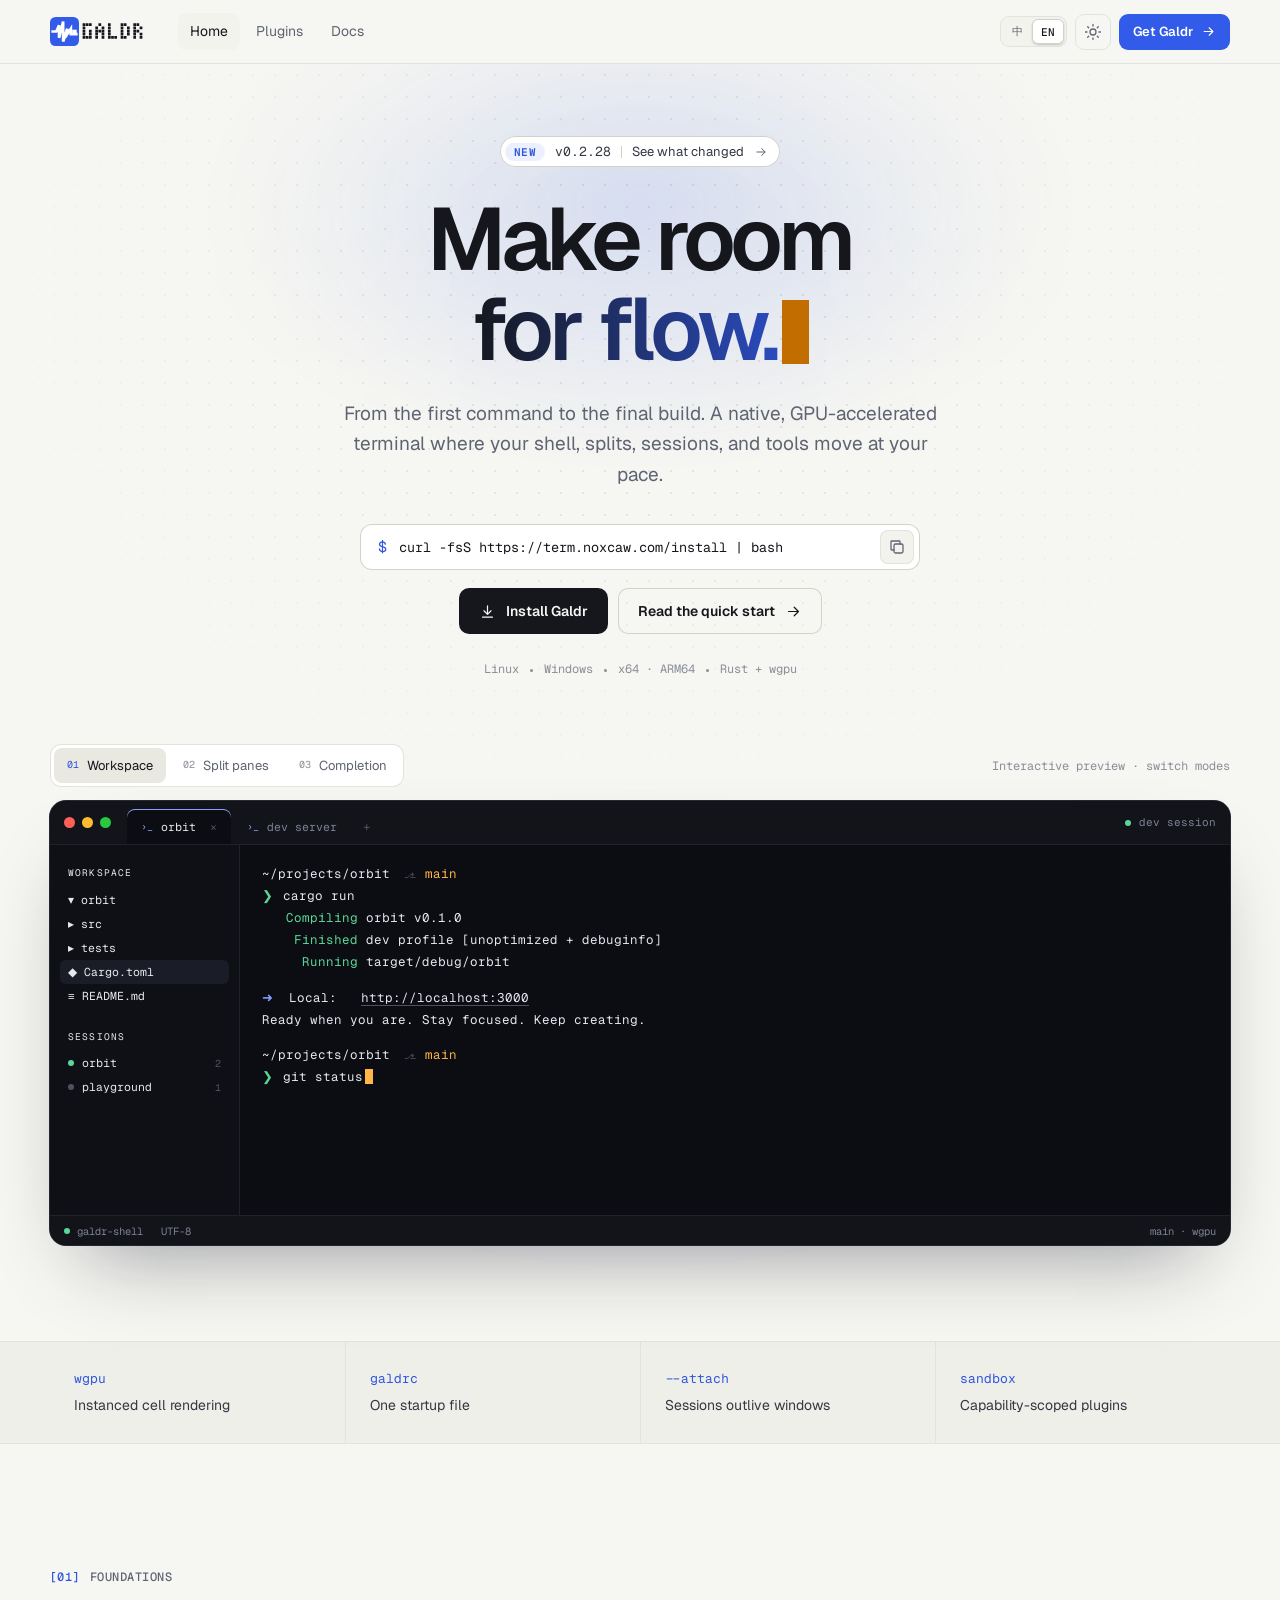
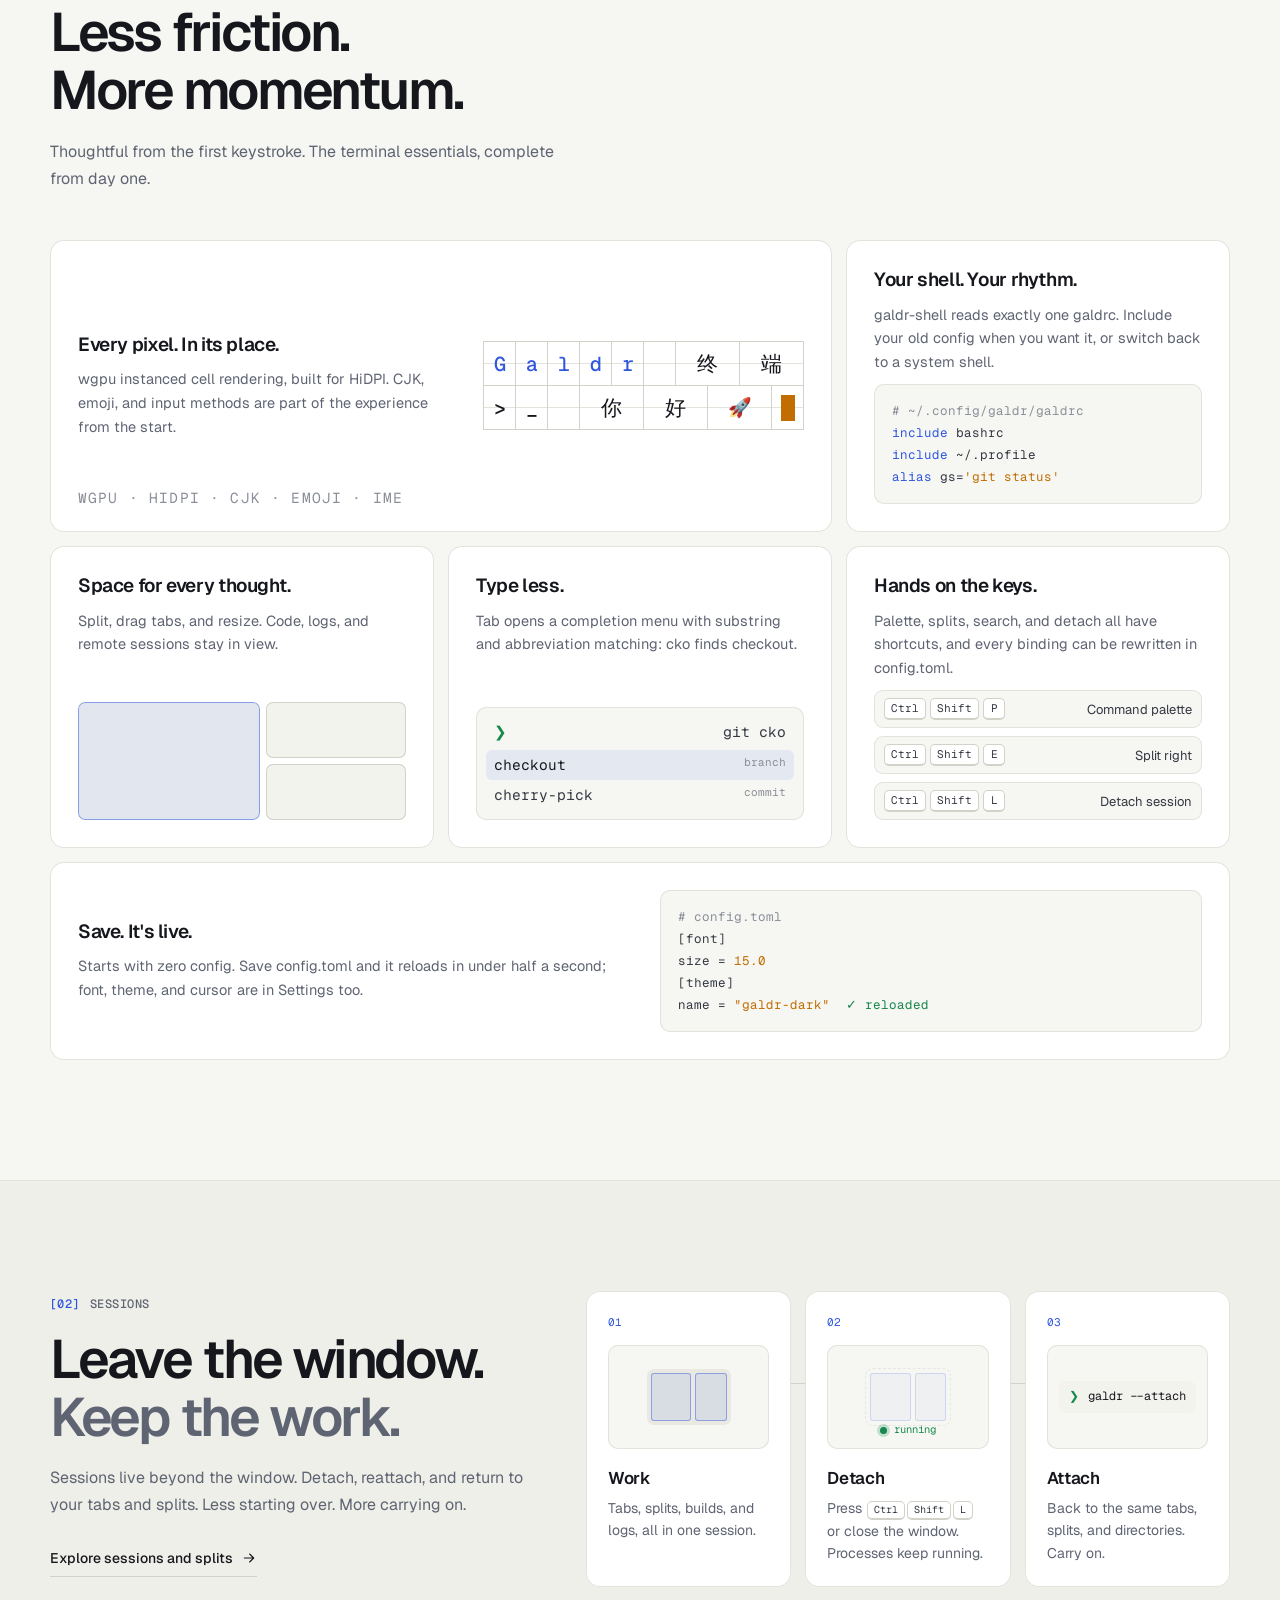
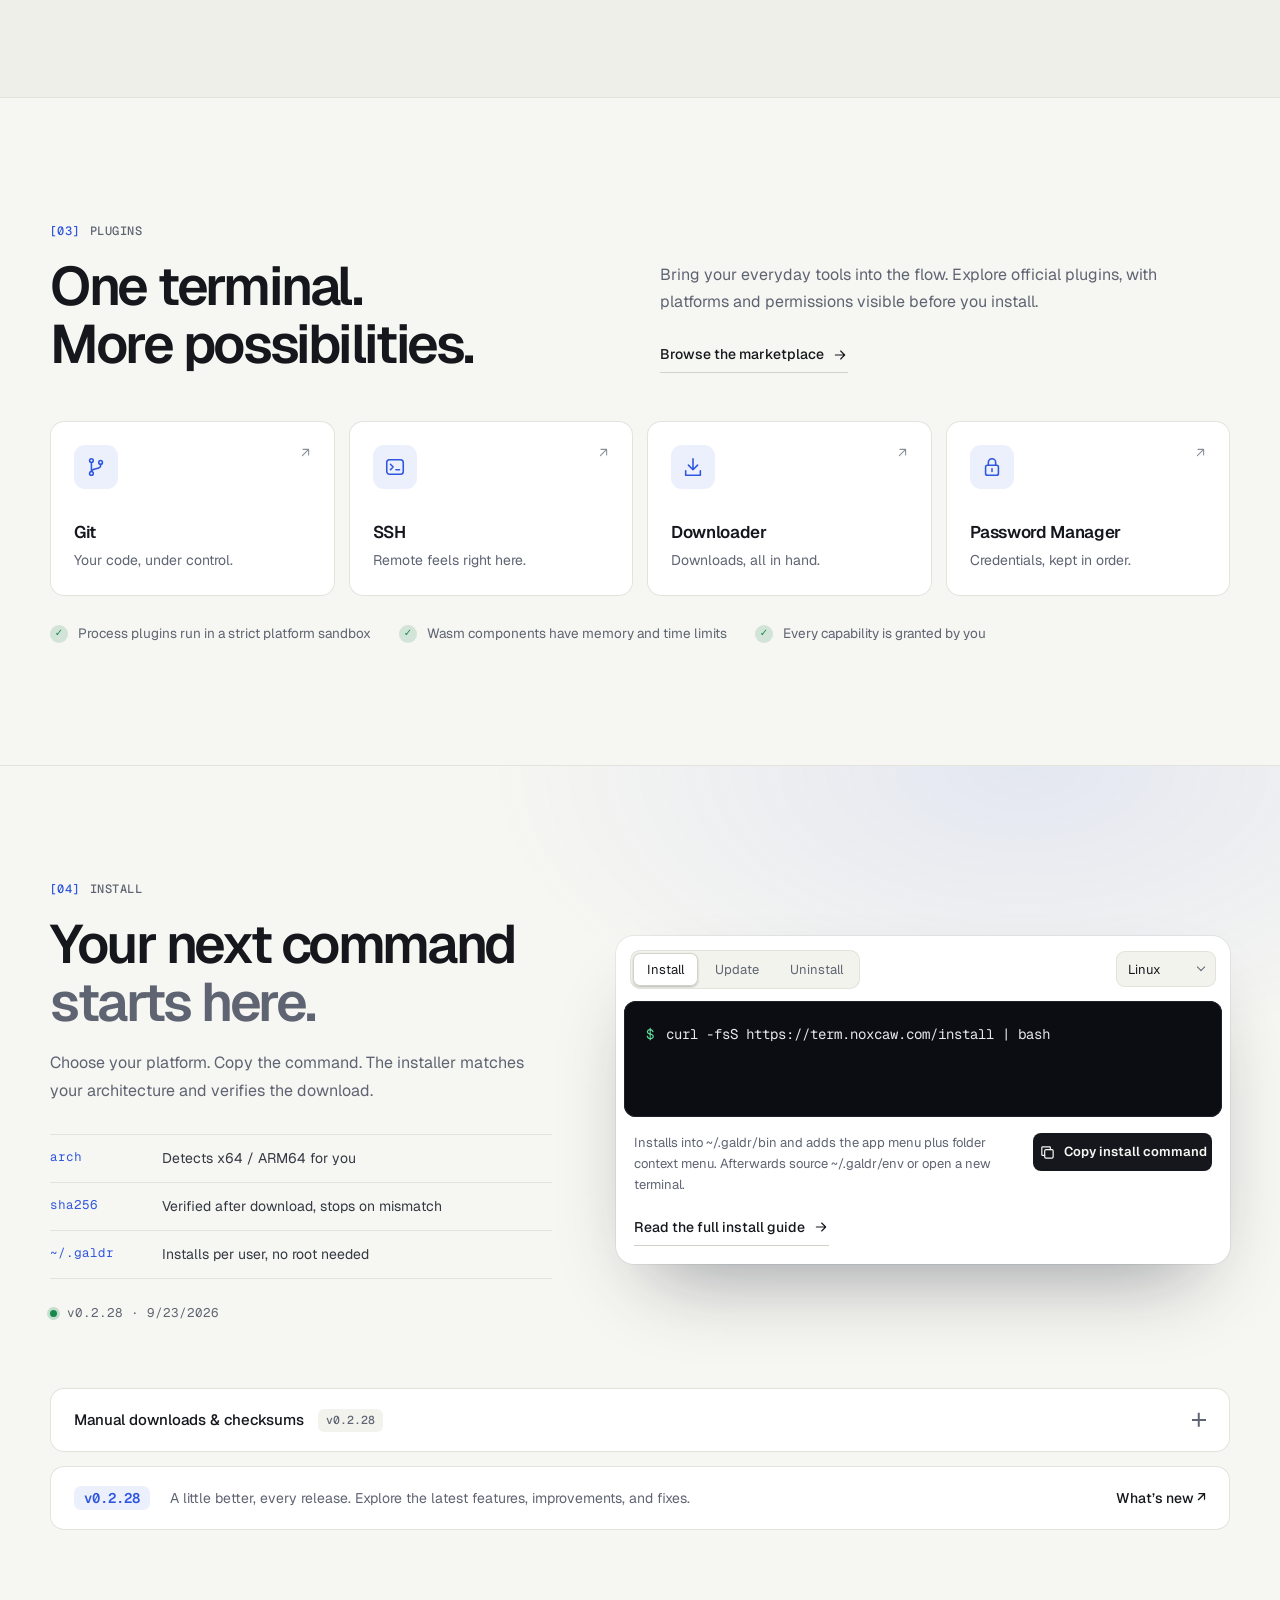
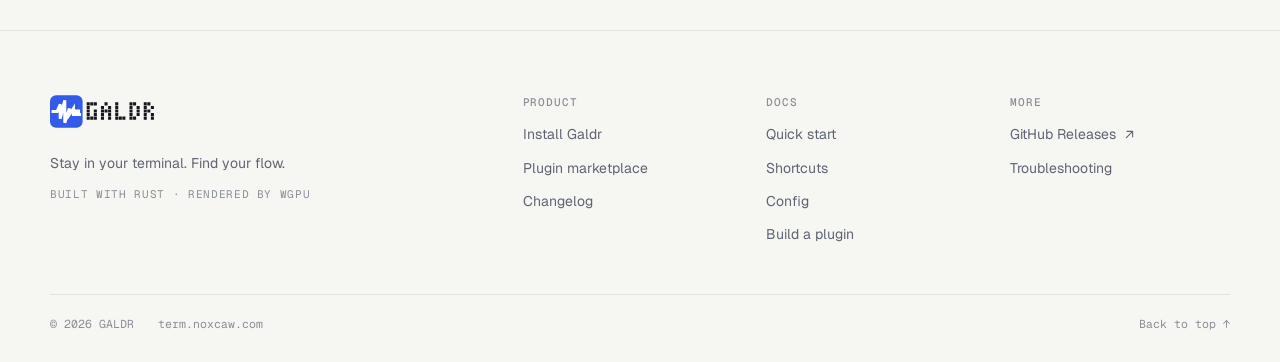
==== commit 5b638e6a: "Publish hub for v0.2.28" ====
--- a/index.html
+++ b/index.html
@@ -12,12 +12,12 @@
   <meta property="og:title" content="Galdr — Make room for flow.">
   <meta property="og:description" content="A native, GPU-accelerated terminal. Your shell, sessions, and tools, together.">
   <meta property="og:url" content="https://term.noxcaw.com/">
-  <link rel="icon" href="./assets/favicon.svg?v=v0.2.28-1790175442" type="image/svg+xml">
+  <link rel="icon" href="./assets/favicon.svg?v=v0.2.28-1790180709" type="image/svg+xml">
   <script>try{var t=localStorage.getItem('galdr-theme');if(t==='light'||t==='dark')document.documentElement.dataset.theme=t}catch(e){}</script>
   <link rel="preconnect" href="https://fonts.googleapis.com">
   <link rel="preconnect" href="https://fonts.gstatic.com" crossorigin>
   <link href="https://fonts.googleapis.com/css2?family=Geist:wght@400;500;600;700&amp;family=Geist+Mono:wght@400;500&amp;display=swap" rel="stylesheet">
-  <link rel="stylesheet" href="./assets/style.css?v=v0.2.28-1790175442">
+  <link rel="stylesheet" href="./assets/style.css?v=v0.2.28-1790180709">
 </head>
 <body class="page-home">
   <a class="skip-link" href="#main" data-i18n="a11y.skip">跳到正文</a>
@@ -317,6 +317,6 @@
     </div>
     <div class="wrap footer-base"><span class="mono">© 2026 GALDR</span><span class="mono footer-host">term.noxcaw.com</span><a class="mono" href="#main" data-i18n="footer.backTop">回到顶部 ↑</a></div>
   </footer>
-  <script src="./assets/i18n.js?v=v0.2.28-1790175442"></script><script src="./assets/stage.js?v=v0.2.28-1790175442"></script><script src="./assets/whats-new.js?v=v0.2.28-1790175442"></script><script src="./assets/app.js?v=v0.2.28-1790175442"></script>
+  <script src="./assets/i18n.js?v=v0.2.28-1790180709"></script><script src="./assets/stage.js?v=v0.2.28-1790180709"></script><script src="./assets/whats-new.js?v=v0.2.28-1790180709"></script><script src="./assets/app.js?v=v0.2.28-1790180709"></script>
 </body>
 </html>
